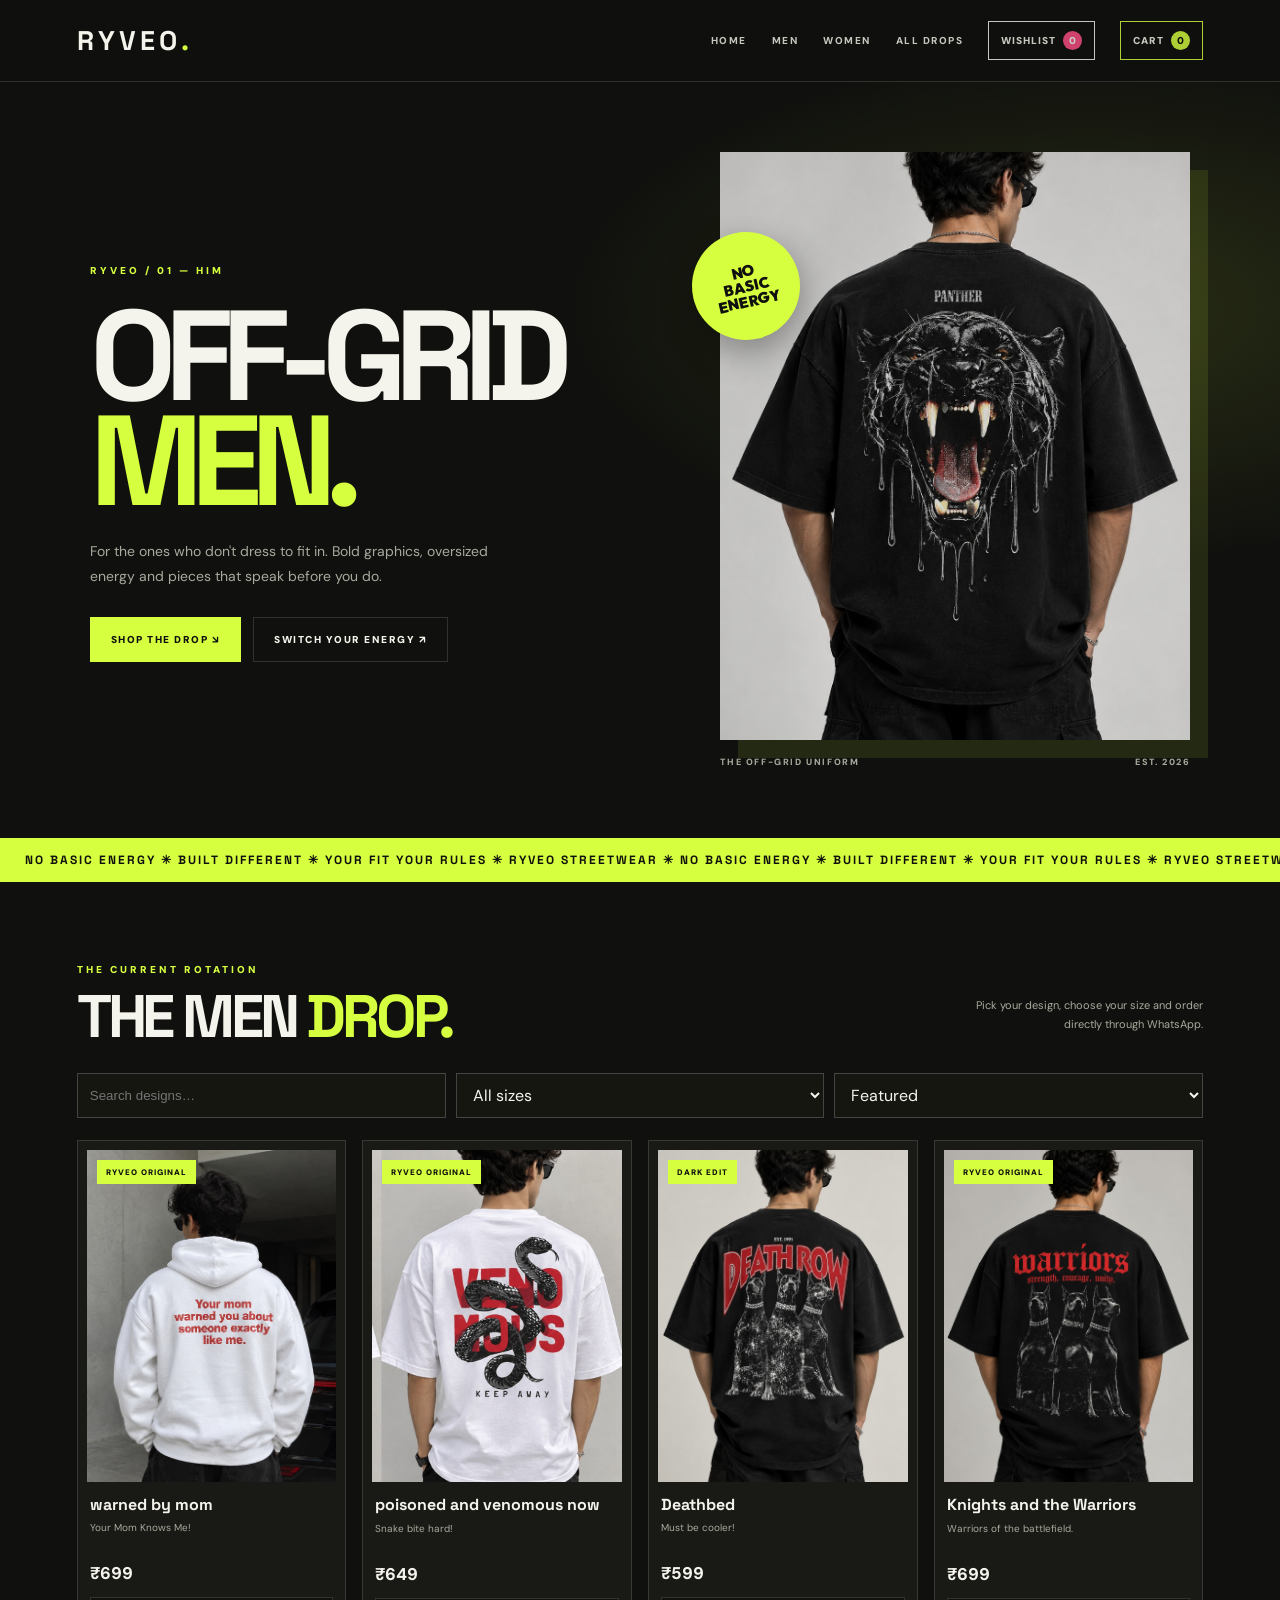
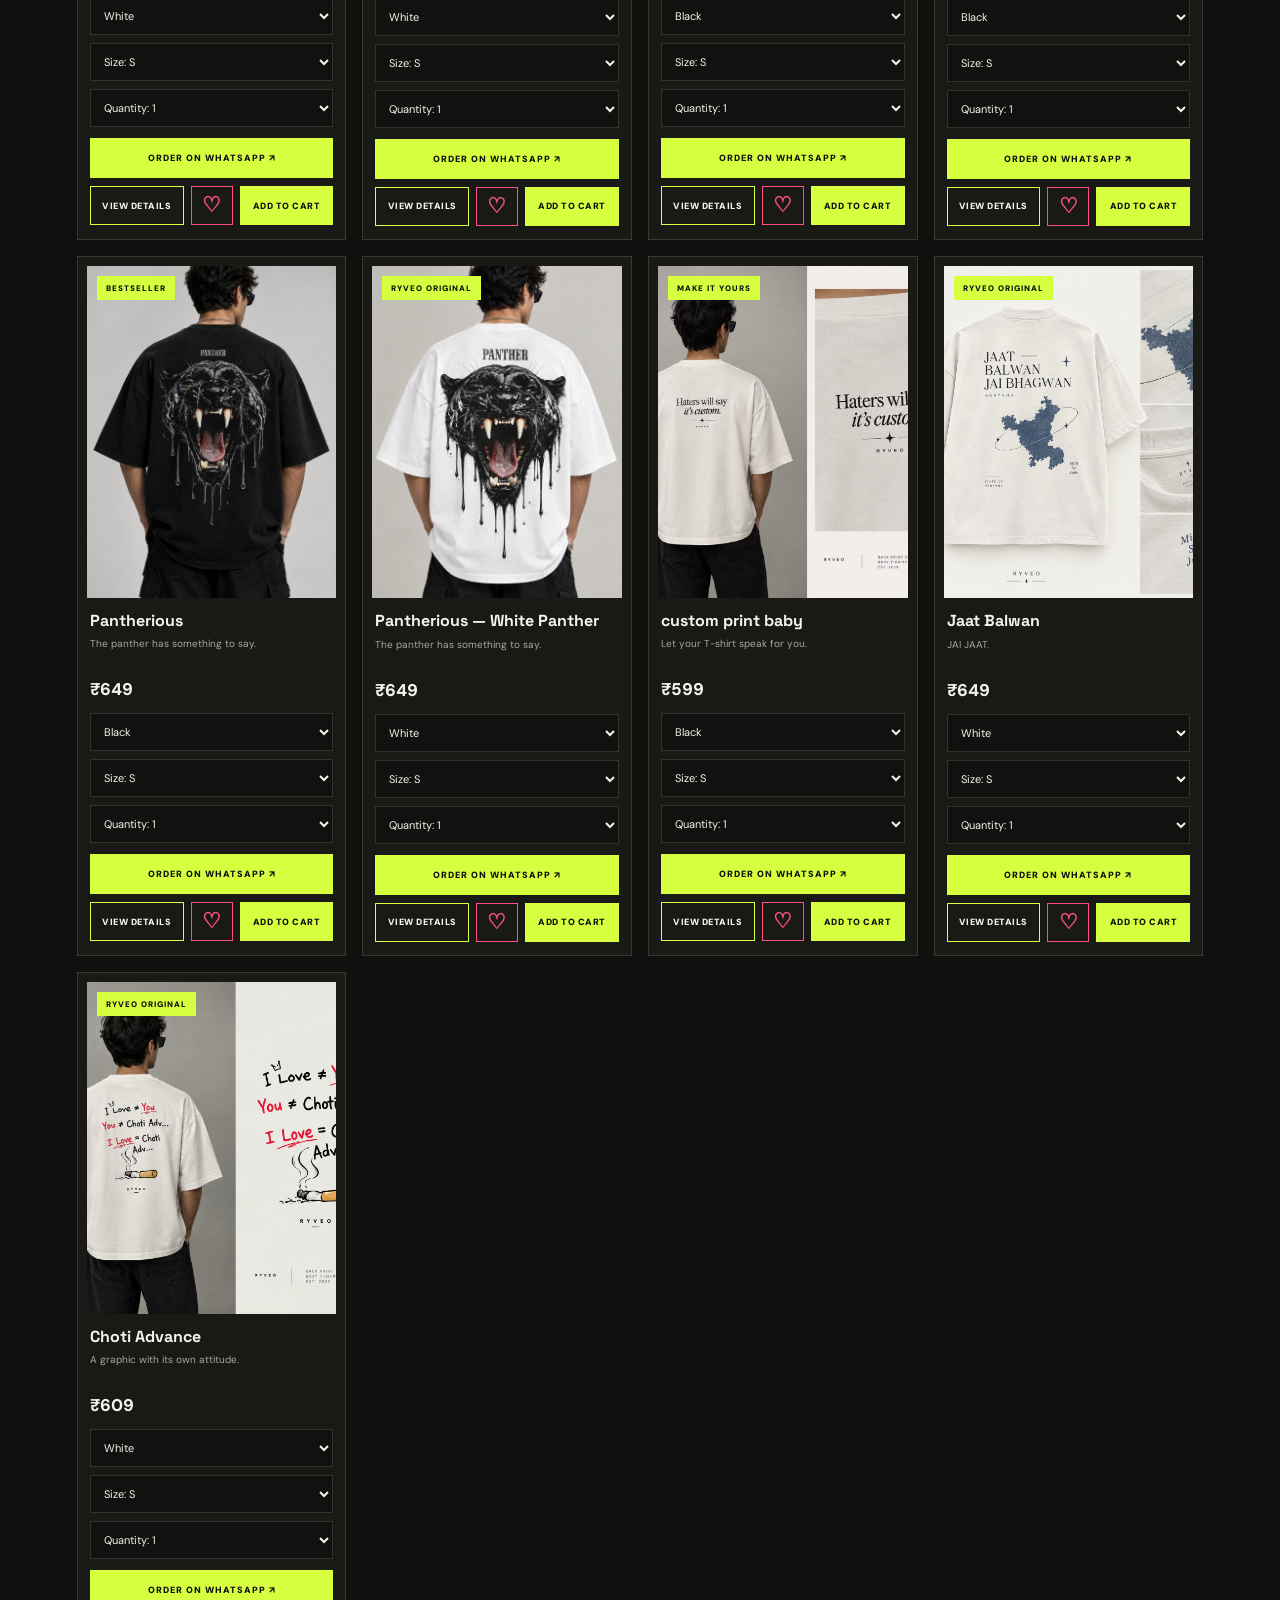
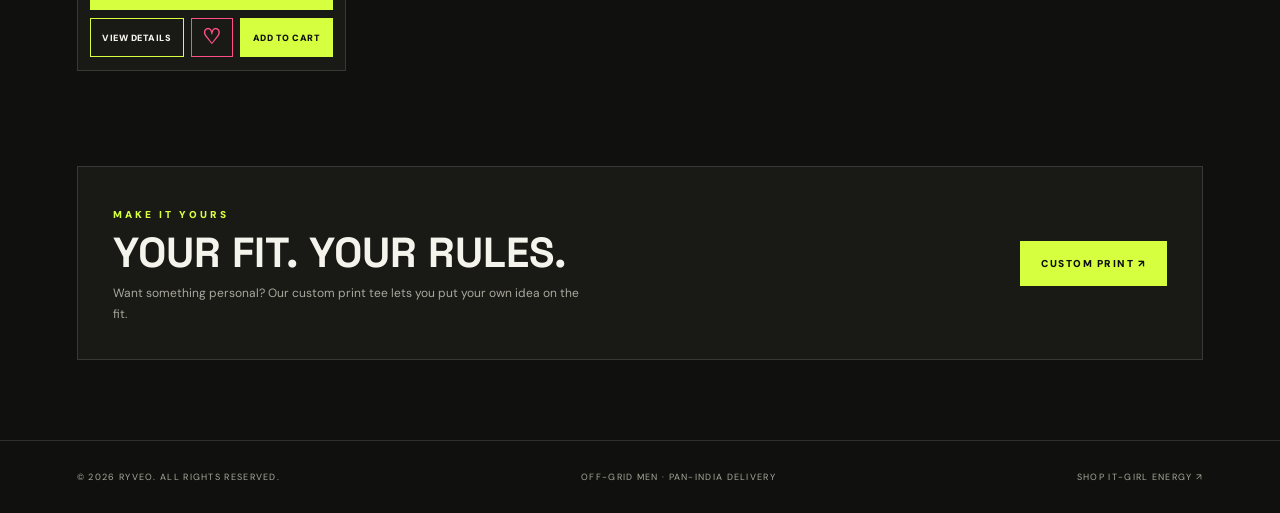
==== boys.html @ 0a40b9d4 "Add RYVEO wishlist and Men/Women naming" ====
<!DOCTYPE html>
<html lang="en"><head><meta charset="UTF-8"><meta name="viewport" content="width=device-width, initial-scale=1.0"><meta name="theme-color" content="#10110e"><title>Off-Grid Men | RYVEO</title><meta name="description" content="Off-Grid Men by RYVEO. Streetwear for the ones who never blend in."><link rel="stylesheet" href="collections.css"><link rel="stylesheet" href="store.css"></head>
<body class="boys-page" data-collection="boys">
<header class="collection-header"><a class="collection-logo" href="index.html">RYVEO<span>.</span></a><nav class="collection-nav"><a href="index.html">HOME</a><a href="boys.html">MEN</a><a href="girls.html">WOMEN</a><a href="index.html#all-drops">ALL DROPS</a></nav></header>
<main><section class="collection-hero"><div class="collection-copy"><span class="collection-kicker">RYVEO / 01 — HIM</span><h1 class="collection-title">OFF-GRID <span>MEN.</span></h1><p class="collection-desc">For the ones who don't dress to fit in. Bold graphics, oversized energy and pieces that speak before you do.</p><div class="collection-actions"><a class="collection-btn" href="#boys-drop">SHOP THE DROP ↘</a><a class="collection-btn ghost" href="girls.html">SWITCH YOUR ENERGY ↗</a></div></div><div class="collection-art"><img src="black%20panther.jpg" alt="RYVEO Off-Grid Men graphic tee"><div class="art-sticker">NO<br>BASIC<br>ENERGY</div><div class="art-caption"><span>THE OFF-GRID UNIFORM</span><span>EST. 2026</span></div></div></section>
<div class="collection-marquee"><span>NO BASIC ENERGY ✳ BUILT DIFFERENT ✳ YOUR FIT YOUR RULES ✳ RYVEO STREETWEAR ✳ NO BASIC ENERGY ✳ BUILT DIFFERENT ✳ YOUR FIT YOUR RULES ✳ RYVEO STREETWEAR ✳</span><span>NO BASIC ENERGY ✳ BUILT DIFFERENT ✳ YOUR FIT YOUR RULES ✳ RYVEO STREETWEAR ✳ NO BASIC ENERGY ✳ BUILT DIFFERENT ✳ YOUR FIT YOUR RULES ✳ RYVEO STREETWEAR ✳</span></div>
<section class="collection-products" id="boys-drop"><div class="products-top"><div><span class="collection-kicker">THE CURRENT ROTATION</span><h2>THE MEN <span style="color:var(--accent)">DROP.</span></h2></div><p>Pick your design, choose your size and order directly through WhatsApp.</p></div><div class="collection-grid" id="collection-grid"></div></section>
<section class="collection-custom"><div><span class="collection-kicker">MAKE IT YOURS</span><h3>YOUR FIT. YOUR RULES.</h3><p>Want something personal? Our custom print tee lets you put your own idea on the fit.</p></div><a class="collection-btn" href="index.html#custom">CUSTOM PRINT ↗</a></section></main>
<footer class="collection-footer"><span>© <span id="year"></span> RYVEO. ALL RIGHTS RESERVED.</span><span>OFF-GRID MEN · PAN-INDIA DELIVERY</span><a href="girls.html">SHOP IT-GIRL ENERGY ↗</a></footer><script src="catalog.js"></script><script src="collections.js"></script><script src="store.js"></script></body></html>
---- collections.css ----
@import url('https://fonts.googleapis.com/css2?family=DM+Sans:wght@400;500;600;700;800;900&family=Space+Grotesk:wght@400;500;600;700&family=Outfit:wght@400;500;600;700;800;900&display=swap');
:root{font-family:'DM Sans',sans-serif;--lime:#d6ff3f;--dark:#10110e;--ink:#f5f4ec}
*{box-sizing:border-box}html{scroll-behavior:smooth}body{margin:0;min-height:100vh}a{color:inherit;text-decoration:none}button,select{font:inherit}
.collection-header{height:82px;padding:0 6%;display:flex;align-items:center;justify-content:space-between;gap:24px;position:sticky;top:0;z-index:20;backdrop-filter:blur(18px);border-bottom:1px solid var(--edge)}
.collection-logo{font:700 27px 'Space Grotesk';letter-spacing:4px}.collection-logo span{color:var(--accent)}
.collection-nav{display:flex;align-items:center;gap:25px;font-size:10px;font-weight:800;letter-spacing:1.5px;text-transform:uppercase}.collection-nav a{opacity:.8;transition:opacity .2s,color .2s}.collection-nav a:hover{opacity:1;color:var(--accent)}
.collection-hero{min-height:610px;display:grid;grid-template-columns:1.05fr .95fr;align-items:center;gap:40px;padding:70px 7%;position:relative;overflow:hidden}
.collection-copy{position:relative;z-index:2}.collection-kicker{font-size:10px;letter-spacing:3px;font-weight:900;color:var(--accent);text-transform:uppercase}
.collection-title{font:700 clamp(65px,10vw,130px)/.82 'Space Grotesk';letter-spacing:-.09em;margin:25px 0}.collection-title span{display:block;color:var(--accent)}
.collection-desc{max-width:430px;font-size:14px;line-height:1.8;color:var(--soft)}
.collection-actions{display:flex;gap:12px;flex-wrap:wrap;margin-top:28px}
.collection-btn{display:inline-flex;align-items:center;justify-content:center;padding:15px 20px;font-size:10px;font-weight:900;letter-spacing:1.5px;text-transform:uppercase;border:1px solid var(--accent);background:var(--accent);color:var(--button-ink);transition:transform .25s,background .25s}.collection-btn:hover{transform:translateY(-3px);background:transparent;color:var(--accent)}
.collection-btn.ghost{background:transparent;color:var(--text);border-color:var(--edge)}
.collection-art{position:relative;max-width:470px;justify-self:end;width:100%}.collection-art img{display:block;width:100%;aspect-ratio:4/5;object-fit:cover;box-shadow:18px 18px 0 var(--art-shadow);transition:transform .8s cubic-bezier(.16,1,.3,1)}.collection-art:hover img{transform:scale(1.025)}
.art-sticker{position:absolute;left:-28px;top:13%;width:108px;height:108px;border-radius:50%;display:grid;place-items:center;text-align:center;font:900 15px/1 'Outfit';transform:rotate(-13deg);box-shadow:0 12px 35px #0005;background:var(--accent);color:var(--button-ink);padding:12px}
.art-caption{display:flex;justify-content:space-between;gap:12px;margin-top:16px;font-size:9px;font-weight:800;letter-spacing:1.6px;color:var(--soft)}
.collection-marquee{overflow:hidden;white-space:nowrap;padding:14px 0;background:var(--accent);color:var(--button-ink);font:800 12px 'Space Grotesk';letter-spacing:2px}
.collection-marquee span{display:inline-block;padding:0 25px;animation:collectionMarquee 28s linear infinite}
@keyframes collectionMarquee{to{transform:translateX(-50%)}}
.collection-products{padding:75px 6% 95px}.products-top{display:flex;justify-content:space-between;align-items:end;gap:20px;margin-bottom:28px}.products-top h2{font:700 clamp(35px,5vw,60px)/.95 'Space Grotesk';letter-spacing:-.07em;margin:10px 0 0}.products-top p{max-width:260px;font-size:11px;line-height:1.7;color:var(--soft);text-align:right}
.collection-grid{display:grid;grid-template-columns:repeat(4,minmax(0,1fr));gap:16px}
.collection-product{min-width:0;background:var(--card);border:1px solid var(--edge);padding:9px;transition:transform .35s,border-color .3s,box-shadow .3s}
.collection-product:hover{transform:translateY(-7px);border-color:var(--accent);box-shadow:0 18px 42px #0002}
.collection-product-image{position:relative;aspect-ratio:3/4;overflow:hidden;background:var(--image-bg)}
.collection-product-image img{width:100%;height:100%;object-fit:cover;display:block;transition:transform .65s cubic-bezier(.16,1,.3,1)}
.collection-product:hover .collection-product-image img{transform:scale(1.055)}
.collection-product-tag{position:absolute;left:10px;top:10px;padding:7px 9px;background:var(--accent);color:var(--button-ink);font-size:8px;font-weight:900;letter-spacing:1px;text-transform:uppercase}
.collection-product-info{padding:13px 3px 4px}.collection-product-info h3{font:700 16px/1.2 'Space Grotesk';margin:0 0 6px}.collection-product-info p{font-size:10px;line-height:1.5;color:var(--soft);min-height:30px;margin:0}
.collection-product-price{font:800 17px 'DM Sans';margin:12px 0 9px}
.collection-product select{width:100%;padding:10px 9px;margin:4px 0;border:1px solid var(--edge);background:var(--select-bg);color:var(--text);font-size:11px;outline:none}
.collection-order{width:100%;padding:13px 8px;margin-top:7px;border:1px solid var(--accent);background:var(--accent);color:var(--button-ink);font-size:9px;font-weight:900;letter-spacing:1px;cursor:pointer;transition:background .2s,color .2s}
.collection-order:hover{background:transparent;color:var(--accent)}
.collection-empty{padding:35px;border:1px dashed var(--edge);color:var(--soft);text-align:center}
.collection-custom{margin:0 6% 80px;padding:35px;border:1px solid var(--edge);background:var(--card);display:flex;align-items:center;justify-content:space-between;gap:25px}
.collection-custom h3{font:700 clamp(26px,4vw,42px)/1 'Space Grotesk';margin:9px 0}.collection-custom p{font-size:12px;color:var(--soft);line-height:1.7;max-width:480px;margin:0}
.collection-footer{padding:30px 6%;border-top:1px solid var(--edge);display:flex;justify-content:space-between;gap:20px;color:var(--soft);font-size:9px;letter-spacing:1.3px}
@media(max-width:950px){.collection-grid{grid-template-columns:repeat(3,minmax(0,1fr))}.collection-hero{gap:25px}.collection-title{font-size:clamp(58px,9vw,100px)}}
@media(max-width:700px){.collection-header{height:auto;min-height:70px;padding:13px 5%;flex-wrap:wrap;gap:12px}.collection-logo{font-size:23px}.collection-nav{order:3;width:100%;overflow-x:auto;white-space:nowrap;gap:19px;padding:3px 0 7px}.collection-hero{grid-template-columns:1fr;gap:35px;padding:55px 6% 45px;min-height:0}.collection-title{font-size:clamp(65px,16vw,96px)}.collection-desc{font-size:13px}.collection-art{width:82%;max-width:380px;justify-self:center;margin-left:14px}.art-sticker{width:84px;height:84px;left:-25px;font-size:12px}.collection-products{padding:55px 4% 70px}.products-top{display:block}.products-top p{text-align:left;margin-top:13px}.collection-grid{grid-template-columns:repeat(2,minmax(0,1fr));gap:10px}.collection-product{padding:7px}.collection-product-info h3{font-size:14px}.collection-product-info p{font-size:9px;min-height:28px}.collection-product-price{font-size:15px}.collection-product select{font-size:10px;padding:9px 6px}.collection-order{font-size:8px;padding:12px 4px}.collection-custom{margin:0 4% 55px;padding:23px;align-items:flex-start;flex-direction:column}.collection-custom .collection-btn{width:100%}.collection-footer{flex-direction:column;line-height:1.7}}
@media(prefers-reduced-motion:reduce){*,*:before,*:after{animation:none!important;scroll-behavior:auto!important;transition:none!important}}

/* PAGE THEMES */
.boys-page{--bg:#10110e;--text:#f5f4ec;--soft:#aaa99d;--edge:rgba(245,244,236,.14);--card:#191a16;--image-bg:#25261f;--select-bg:#11120f;--accent:#d6ff3f;--button-ink:#10110e;--art-shadow:rgba(214,255,63,.1);background:var(--bg);color:var(--text)}
.girls-page{--bg:#fff0f4;--text:#241823;--soft:#756574;--edge:rgba(50,25,45,.16);--card:#fff9fb;--image-bg:#f7dce7;--select-bg:#fff;--accent:#ff4f86;--button-ink:#fff;--art-shadow:rgba(255,79,134,.18);background:var(--bg);color:var(--text)}
.boys-page .collection-header{background:rgba(16,17,14,.84)}
.girls-page .collection-header{background:rgba(255,240,244,.88)}
.boys-page .collection-hero{background:radial-gradient(ellipse at 85% 30%,rgba(214,255,63,.12),transparent 34%),var(--bg)}
.girls-page .collection-hero{background:radial-gradient(ellipse at 85% 22%,rgba(255,79,134,.15),transparent 34%),radial-gradient(ellipse at 5% 85%,rgba(198,177,255,.23),transparent 32%),var(--bg)}
.girls-page .collection-logo{font-family:'Outfit';font-weight:900;letter-spacing:2px}.girls-page .collection-logo span{color:var(--accent)}
.girls-page .collection-kicker{color:#db3f76}
.girls-page .collection-title{font-family:'Outfit';font-weight:900;letter-spacing:-.09em}
.girls-page .collection-title span{color:#ff4f86;text-shadow:3px 3px 0 #ffc7d9}
.girls-page .collection-desc{font-weight:500}
.girls-page .collection-btn{border-radius:999px;box-shadow:4px 4px 0 #241823}
.girls-page .collection-btn:hover{box-shadow:1px 1px 0 #241823}
.girls-page .collection-btn.ghost{color:#241823;border-color:#241823}
.girls-page .collection-art img{border-radius:48% 48% 12px 12px;box-shadow:13px 13px 0 #ffc8d9}
.girls-page .art-sticker{background:#ff4f86;color:white;outline:3px solid white;outline-offset:3px;transform:rotate(9deg)}
.girls-page .art-caption{color:#756574}
.girls-page .girls-note{margin-top:28px;color:#db3f76;font-size:9px;font-weight:900;letter-spacing:1.5px}
.girls-page .girls-doodle{position:absolute;right:-22px;bottom:48px;font:italic 27px 'Outfit';line-height:.85;color:#a78bdc;transform:rotate(-10deg)}
.girls-page .collection-marquee{background:#ff4f86;color:white}
.girls-page .collection-product{border-radius:16px;box-shadow:0 7px 22px rgba(79,35,59,.06)}
.girls-page .collection-product-image{border-radius:10px;overflow:hidden}
.girls-page .collection-product-tag{border-radius:999px;background:#ffe0eb;color:#a42e5c}
.girls-page .collection-product-info h3{font-family:'Outfit';font-weight:800}
.girls-page .collection-product-price{color:#d83b73}
.girls-page .collection-product select{border-radius:8px;color:#241823;border-color:#f1cada}
.girls-page .collection-order{border-radius:999px;background:#241823;border-color:#241823;color:#fff}
.girls-page .collection-order:hover{background:#ff4f86;border-color:#ff4f86;color:white}
.girls-page .collection-custom{border-radius:20px;background:#ffe0eb;border-color:#ffc5d9}
.girls-page .collection-custom .collection-kicker{color:#db3f76}
.girls-page .collection-custom .collection-btn{background:#241823;color:white;border-color:#241823}
.girls-mantra{margin:0 6% 80px;padding:60px 20px;background:#e8dcff;border-radius:22px;text-align:center;color:#30213e;display:flex;flex-direction:column;align-items:center;gap:10px}
.girls-mantra span,.girls-mantra small{font-size:9px;letter-spacing:2px;font-weight:900}.girls-mantra strong{font:900 clamp(45px,9vw,100px)/.9 'Outfit';letter-spacing:-.08em}.girls-mantra i{font-style:normal;color:#ff4f86}.girls-mantra small{color:#7c659d}


/* SMOOTH COLLECTION PAGE TRANSITIONS */
@keyframes ryveoPageEnter{
  from{opacity:0;transform:translateY(14px);filter:blur(5px)}
  to{opacity:1;transform:translateY(0);filter:blur(0)}
}
@keyframes ryveoPageLeave{
  to{opacity:0;transform:translateY(-7px);filter:blur(3px)}
}
body.boys-page,body.girls-page{animation:ryveoPageEnter .7s cubic-bezier(.16,1,.3,1) both}
body.ryveo-page-leaving{animation:ryveoPageLeave .2s ease-in both;pointer-events:none}
@media(prefers-reduced-motion:reduce){
  body.boys-page,body.girls-page,body.ryveo-page-leaving{animation:none!important}
}
---- store.css ----
/* RYVEO 3.0 — shopping layer */
.ryveo-cart-link{display:inline-flex;align-items:center;gap:7px;border:1px solid var(--accent,var(--lime,#d6ff3f));padding:9px 12px;font-weight:900;font-size:10px;letter-spacing:1px;white-space:nowrap}
.ryveo-cart-count{display:inline-grid;place-items:center;min-width:19px;height:19px;padding:0 5px;border-radius:50%;background:var(--accent,var(--lime,#d6ff3f));color:var(--button-ink,#111);font-size:10px}
.ryveo-tools{display:flex;gap:10px;flex-wrap:wrap;margin:0 0 22px}
.ryveo-tools input,.ryveo-tools select{min-height:42px;padding:10px 12px;border:1px solid #444;background:#151610;color:#f5f4ec;min-width:145px;flex:1}
.girls-page .ryveo-tools input,.girls-page .ryveo-tools select{background:#fff;color:#241823;border-color:#f1cada}
.ryveo-card-actions{display:grid;grid-template-columns:1fr 1fr;gap:7px;margin-top:8px}
.ryveo-card-actions a,.ryveo-card-actions button{display:flex;align-items:center;justify-content:center;min-height:39px;padding:9px 6px;border:1px solid var(--accent,var(--lime,#d6ff3f));background:transparent;color:inherit;font-size:9px;font-weight:900;letter-spacing:.5px;cursor:pointer;text-align:center}
.ryveo-card-actions button{background:var(--accent,var(--lime,#d6ff3f));color:var(--button-ink,#111)}
.girls-page .ryveo-card-actions a,.girls-page .ryveo-card-actions button{border-radius:999px}
.ryveo-page{min-height:100vh;background:#10110e;color:#f5f4ec}
.ryveo-shell{width:min(1160px,92%);margin:0 auto;padding:42px 0 80px}
.ryveo-breadcrumb{font-size:10px;letter-spacing:1.5px;color:#aaa99d;margin-bottom:24px;text-transform:uppercase}
.ryveo-product-layout{display:grid;grid-template-columns:minmax(0,1.05fr) minmax(320px,.95fr);gap:clamp(25px,5vw,70px);align-items:start}
.ryveo-product-photo{width:100%;aspect-ratio:4/5;object-fit:contain;background:#1b1c17;border:1px solid #34352b}
.ryveo-product-copy h1{font:700 clamp(34px,5vw,62px)/.95 'Space Grotesk',sans-serif;letter-spacing:-.06em;margin:12px 0}
.ryveo-price{font-size:27px;font-weight:900;color:#d6ff3f;margin:18px 0}
.ryveo-muted{color:#aaa99d;line-height:1.75;font-size:13px}
.ryveo-field{display:grid;gap:8px;margin:16px 0}
.ryveo-field label{font-size:10px;letter-spacing:1.3px;text-transform:uppercase;color:#b9b9ad;font-weight:800}
.ryveo-field select,.ryveo-field input,.ryveo-field textarea{width:100%;padding:13px;background:#151610;border:1px solid #444;color:#f5f4ec;font:inherit}
.ryveo-action{display:flex;flex-wrap:wrap;gap:10px;margin-top:20px}
.ryveo-btn{display:inline-flex;align-items:center;justify-content:center;padding:15px 18px;background:#d6ff3f;color:#10110e;border:1px solid #d6ff3f;font-size:10px;font-weight:900;letter-spacing:1px;text-transform:uppercase;cursor:pointer}
.ryveo-btn.secondary{background:transparent;color:#f5f4ec;border-color:#5a5b4f}
.ryveo-info-grid{display:grid;grid-template-columns:repeat(3,1fr);gap:10px;margin-top:25px}
.ryveo-info-grid div{padding:14px;border:1px solid #34352b;font-size:10px;color:#aaa99d;line-height:1.6}
.ryveo-info-grid b{display:block;color:#f5f4ec;font-size:11px;margin-bottom:5px}
.ryveo-table{width:100%;border-collapse:collapse;margin-top:15px;font-size:12px}
.ryveo-table th,.ryveo-table td{padding:11px;border-bottom:1px solid #34352b;text-align:left}
.ryveo-cart-list{display:grid;gap:12px;margin:24px 0}
.ryveo-cart-row{display:grid;grid-template-columns:92px 1fr auto;gap:15px;align-items:center;padding:12px;border:1px solid #34352b}
.ryveo-cart-row img{width:92px;height:112px;object-fit:cover;background:#20211b}
.ryveo-cart-row h3{font:700 16px 'Space Grotesk';margin:0 0 7px}
.ryveo-cart-row p{font-size:11px;color:#aaa99d;margin:4px 0}
.ryveo-cart-row input{width:62px;padding:8px;background:#151610;color:white;border:1px solid #555}
.ryveo-remove{background:none;border:0;color:#ff8b8b;text-decoration:underline;cursor:pointer;font-size:11px}
.ryveo-summary{margin-left:auto;max-width:420px;border:1px solid #34352b;padding:22px}
.ryveo-summary-line{display:flex;justify-content:space-between;gap:20px;margin:10px 0;font-size:13px}
.ryveo-form-grid{display:grid;grid-template-columns:1fr 1fr;gap:12px}
.ryveo-form-grid .wide{grid-column:1/-1}
.ryveo-note{padding:14px;border:1px solid #6a6537;background:#242316;color:#e7e2b2;font-size:12px;line-height:1.6;margin:16px 0}
.ryveo-upload-preview{display:none;max-width:240px;max-height:260px;object-fit:contain;border:1px solid #555;padding:5px}
@media(max-width:760px){.ryveo-product-layout{grid-template-columns:1fr}.ryveo-product-photo{max-height:560px}.ryveo-info-grid{grid-template-columns:1fr}.ryveo-cart-row{grid-template-columns:72px 1fr}.ryveo-cart-row img{width:72px;height:90px}.ryveo-cart-row .row-end{grid-column:2;display:flex;gap:12px;align-items:center}.ryveo-form-grid{grid-template-columns:1fr}.ryveo-form-grid .wide{grid-column:auto}.ryveo-shell{padding-top:28px}}

.ryveo-summary-title{font:800 18px 'Space Grotesk',sans-serif;letter-spacing:.04em;margin:0 0 18px}
.ryveo-coupon{border-top:1px solid #34352b;border-bottom:1px solid #34352b;padding:16px 0;margin:14px 0}
.ryveo-coupon>label{display:block;font-size:11px;font-weight:900;letter-spacing:.8px;text-transform:uppercase;margin-bottom:9px}
.ryveo-coupon-entry{display:flex;gap:8px}
.ryveo-coupon-entry input{min-width:0;flex:1;padding:12px;background:#151610;border:1px solid #555;color:#f5f4ec;text-transform:uppercase}
.ryveo-coupon-entry button{padding:0 15px;background:#d6ff3f;color:#10110e;border:0;font-size:10px;font-weight:900;letter-spacing:.6px;cursor:pointer}
.ryveo-coupon-hint,.ryveo-coupon-message{font-size:10px;line-height:1.55;color:#aaa99d;margin:9px 0 0}
.ryveo-coupon-message{color:#d6ff3f}.ryveo-coupon-message.is-error{color:#ff9999}
.ryveo-summary-line.ryveo-discount{color:#d6ff3f}
.ryveo-summary-line.ryveo-total{border-top:1px solid #555;padding-top:15px;margin-top:15px;font-size:16px;font-weight:900}

/* Smooth checkout entrance and clear order total */
@keyframes ryveoCheckoutEnter{0%{opacity:0;transform:translate3d(0,22px,0);filter:blur(5px)}100%{opacity:1;transform:translate3d(0,0,0);filter:blur(0)}}
body.ryveo-page{animation:ryveoCheckoutEnter .72s cubic-bezier(.16,1,.3,1) both}
.ryveo-checkout-summary{margin:24px 0 30px;max-width:650px}
.ryveo-checkout-card{border:1px solid #3c3e31;background:linear-gradient(145deg,#1b1d16,#13140f);padding:clamp(18px,3vw,28px);box-shadow:0 18px 55px #0003;animation:ryveoCheckoutEnter .55s cubic-bezier(.16,1,.3,1) both}
.ryveo-checkout-card h2{font:800 17px 'Space Grotesk';letter-spacing:1px;margin:0 0 18px}
.ryveo-checkout-items{display:grid;gap:10px;padding-bottom:16px;border-bottom:1px solid #34352b}
.ryveo-checkout-item,.ryveo-checkout-total-line{display:flex;justify-content:space-between;gap:18px;align-items:center;font-size:12px;line-height:1.5}
.ryveo-checkout-item span{color:#e9e9df}.ryveo-checkout-item small{color:#a7a897}.ryveo-checkout-item b{white-space:nowrap}
.ryveo-checkout-total-line{margin-top:13px;color:#b9b9ad}
.ryveo-checkout-saving{color:#d6ff3f}
.ryveo-checkout-payable{display:flex;justify-content:space-between;align-items:center;gap:15px;border-top:1px solid #6a6c58;margin-top:18px;padding-top:18px}
.ryveo-checkout-payable span{font-size:11px;font-weight:900;letter-spacing:1.4px;color:#d6ff3f}
.ryveo-checkout-payable strong{font:800 clamp(25px,4vw,34px) 'Space Grotesk';color:#d6ff3f}
.ryveo-checkout-card>p{font-size:10px;line-height:1.6;color:#9e9f91;margin:14px 0 0}
.ryveo-checkout-coupon{display:flex;align-items:center;gap:12px;padding:13px;margin:-5px 0 20px;background:rgba(214,255,63,.09);border:1px solid rgba(214,255,63,.45);animation:ryveoCouponBanner .55s cubic-bezier(.16,1,.3,1) both}
.ryveo-checkout-coupon>span{display:grid;place-items:center;width:30px;height:30px;border-radius:50%;background:#d6ff3f;color:#10110e;font-weight:900}
.ryveo-checkout-coupon b,.ryveo-checkout-coupon small{display:block}.ryveo-checkout-coupon b{font-size:11px;letter-spacing:.8px;color:#d6ff3f}.ryveo-checkout-coupon small{font-size:10px;color:#e9e9df;margin-top:4px}
@keyframes ryveoCouponBanner{from{opacity:0;transform:translateY(-10px) scale(.98)}to{opacity:1;transform:none}}
/* Full-screen coupon celebration */
.ryveo-coupon-celebration{position:fixed;inset:0;z-index:10050;display:grid;place-items:center;padding:20px;background:rgba(8,9,7,.86);backdrop-filter:blur(9px);animation:ryveoOverlayIn .3s ease both}
.ryveo-coupon-pop{position:relative;z-index:2;width:min(430px,100%);padding:38px 24px 28px;text-align:center;background:#171912;border:1px solid #d6ff3f;box-shadow:0 0 0 8px rgba(214,255,63,.07),0 24px 90px #000b;animation:ryveoCouponPop .65s cubic-bezier(.16,1,.3,1) both}
.ryveo-coupon-check{width:58px;height:58px;display:grid;place-items:center;margin:0 auto 18px;border-radius:50%;background:#d6ff3f;color:#10110e;font-size:32px;font-weight:900;box-shadow:0 0 35px #d6ff3f55}
.ryveo-coupon-eyebrow{font-size:9px;letter-spacing:3px;color:#d6ff3f;font-weight:900}
.ryveo-coupon-pop h2{font:900 clamp(26px,7vw,38px)/1 'Space Grotesk';letter-spacing:-1.5px;margin:9px 0}
.ryveo-coupon-pop>strong{display:inline-block;margin:9px 0;padding:8px 14px;border:1px dashed #d6ff3f;color:#d6ff3f;letter-spacing:2px}
.ryveo-coupon-pop>p:not(.ryveo-coupon-eyebrow){color:#c7c8bb;font-size:13px}.ryveo-coupon-pop>p b{color:#d6ff3f}
.ryveo-coupon-pop>span{display:block;font-size:10px;letter-spacing:2px;font-weight:900;color:#d6ff3f;margin:18px 0}
.ryveo-coupon-pop button{border:0;background:#d6ff3f;color:#10110e;padding:13px 24px;font-size:10px;font-weight:900;letter-spacing:1px;cursor:pointer}
.ryveo-coupon-celebration{isolation:isolate;overflow:hidden;background:radial-gradient(ellipse at 50% 48%,rgba(214,255,63,.16),transparent 42%),rgba(5,6,4,.91)}
.ryveo-coupon-pop{overflow:visible;border:1px solid rgba(214,255,63,.9);background:linear-gradient(145deg,#24291a 0%,#141610 48%,#202318 100%);box-shadow:0 0 0 1px #d6ff3f33,0 0 55px #d6ff3f24,0 35px 110px #000e}
.ryveo-coupon-pop:before,.ryveo-coupon-pop:after{content:"";position:absolute;inset:-12px;border:1px solid #d6ff3f44;pointer-events:none;animation:ryveoHalo 3s ease-in-out infinite}
.ryveo-coupon-pop:after{inset:-24px;border-color:#fff2;animation-delay:.45s}
.ryveo-coupon-check{position:relative;width:70px;height:70px;font-size:38px;box-shadow:0 0 0 9px #d6ff3f16,0 0 55px #d6ff3f88;animation:ryveoCheckPop .8s cubic-bezier(.16,1,.3,1) .18s both}
.ryveo-coupon-eyebrow{display:inline-block;padding:7px 12px;border:1px solid #d6ff3f55;background:#d6ff3f12}
.ryveo-coupon-pop h2{text-shadow:0 0 25px #d6ff3f33}
.ryveo-coupon-pop>strong{background:#d6ff3f12;box-shadow:0 0 24px #d6ff3f20}
.ryveo-coupon-pop button{box-shadow:0 7px 0 #91b21c,0 12px 28px #d6ff3f30;transition:transform .2s,box-shadow .2s}
.ryveo-coupon-pop button:hover{transform:translateY(-3px);box-shadow:0 10px 0 #91b21c,0 18px 35px #d6ff3f40}
.ryveo-coupon-confetti{position:absolute;inset:0;overflow:hidden;pointer-events:none;z-index:1;mask-image:linear-gradient(to bottom,#000 0%,#000 75%,transparent 100%)}
.ryveo-coupon-confetti i{position:absolute;left:var(--x);top:48%;width:var(--size);height:calc(var(--size)*1.65);border-radius:2px;background:#d6ff3f;opacity:0;animation:ryveoConfettiBurst 2.8s cubic-bezier(.12,.72,.25,1) var(--delay) both;box-shadow:0 0 10px currentColor}
.ryveo-coupon-confetti .particle-1{background:#fff;border-radius:50%}.ryveo-coupon-confetti .particle-2{background:#ff4f86;border-radius:1px 7px 1px 7px}.ryveo-coupon-confetti .particle-3{background:#8cecff;width:calc(var(--size)*.65);height:calc(var(--size)*.65);border-radius:50%}.ryveo-coupon-confetti .particle-4{background:#ffbd59;clip-path:polygon(50% 0,100% 100%,0 100%)}
@keyframes ryveoOverlayIn{from{opacity:0;backdrop-filter:blur(0)}to{opacity:1;backdrop-filter:blur(12px)}}
@keyframes ryveoCouponPop{0%{opacity:0;filter:blur(12px);transform:translateY(70px) scale(.62) rotateX(18deg)}55%{opacity:1;filter:blur(0);transform:translateY(-12px) scale(1.045) rotateX(0)}76%{transform:translateY(4px) scale(.985)}100%{opacity:1;transform:none;filter:none}}
@keyframes ryveoConfettiBurst{0%{opacity:0;transform:translate(0,0) rotate(0) scale(.25)}9%{opacity:1}72%{opacity:1}100%{opacity:0;transform:translate(var(--dx),calc(75vh + var(--dy))) rotate(var(--spin)) scale(1)}}
@keyframes ryveoHalo{0%,100%{transform:scale(.985);opacity:.35}50%{transform:scale(1.015);opacity:.9}}
@keyframes ryveoCheckPop{0%{opacity:0;transform:scale(.2) rotate(-45deg)}65%{opacity:1;transform:scale(1.2) rotate(8deg)}100%{transform:scale(1) rotate(0)}}
.ryveo-coupon-celebration.is-closing{animation:ryveoOverlayOut .3s ease both}.ryveo-coupon-celebration.is-closing .ryveo-coupon-pop{transform:translateY(12px) scale(.96);opacity:0;transition:.25s}
@keyframes ryveoOverlayOut{to{opacity:0}}
@media(prefers-reduced-motion:reduce){body.ryveo-page,.ryveo-checkout-card,.ryveo-checkout-coupon,.ryveo-coupon-celebration,.ryveo-coupon-pop,.ryveo-coupon-confetti i{animation:none!important;transition:none!important}}

/* Smooth cart item removal and coupon state transitions */
.ryveo-cart-row{opacity:1;transform:translate3d(0,0,0);max-height:320px;overflow:hidden;transition:opacity .34s ease,transform .42s cubic-bezier(.22,1,.36,1),max-height .42s ease,margin .42s ease,padding .42s ease,border-width .42s ease}
.ryveo-cart-row.is-removing{opacity:0;transform:translate3d(34px,0,0) scale(.97);max-height:0;margin-top:0!important;margin-bottom:0!important;padding-top:0!important;padding-bottom:0!important;border-bottom-width:0!important;pointer-events:none}
.ryveo-remove{transition:color .2s ease,background .2s ease,opacity .2s ease,transform .2s ease}
.ryveo-remove:hover{transform:translateY(-1px)}
.ryveo-remove:disabled{opacity:.45;cursor:wait}
#ryveo-apply-coupon{min-width:112px;transition:transform .22s cubic-bezier(.16,1,.3,1),background .22s ease,color .22s ease,box-shadow .22s ease}
#ryveo-apply-coupon:hover{transform:translateY(-2px);box-shadow:0 7px 20px #0003}
.ryveo-coupon-message{transition:opacity .25s ease,transform .25s ease}
.ryveo-coupon-celebration{opacity:1;transition:opacity .42s ease,backdrop-filter .42s ease}
.ryveo-coupon-pop{opacity:1;transform:translateY(0) scale(1);transition:opacity .38s ease,transform .48s cubic-bezier(.22,1,.36,1)}
.ryveo-coupon-celebration.is-closing{opacity:0;pointer-events:none;backdrop-filter:blur(0)}
.ryveo-coupon-celebration.is-closing .ryveo-coupon-pop{opacity:0;transform:translateY(18px) scale(.94)}
.ryveo-coupon-celebration.is-closing .ryveo-coupon-confetti{opacity:0;transition:opacity .25s ease}
@media(prefers-reduced-motion:reduce){.ryveo-cart-row,#ryveo-apply-coupon,.ryveo-remove,.ryveo-coupon-message,.ryveo-coupon-celebration,.ryveo-coupon-pop,.ryveo-coupon-confetti{transition:none!important;animation:none!important}}

/* Full-screen item-added celebration */
.ryveo-cart-added .ryveo-coupon-pop>strong{max-width:100%;white-space:normal;line-height:1.5;overflow-wrap:anywhere}
.ryveo-cart-added-actions{display:flex;justify-content:center;gap:10px;flex-wrap:wrap;margin-top:20px}
.ryveo-cart-added-actions button{min-width:132px;transition:transform .22s ease,background .22s ease,box-shadow .22s ease}
.ryveo-cart-added-actions button:hover{transform:translateY(-2px);box-shadow:0 8px 22px #0005}
.ryveo-cart-added-actions .ryveo-cart-continue{background:transparent;color:#d6ff3f;border:1px solid #d6ff3f}
@media(max-width:420px){.ryveo-cart-added .ryveo-coupon-pop{padding:30px 18px 24px}.ryveo-cart-added-actions{flex-direction:column}.ryveo-cart-added-actions button{width:100%}}
@media(prefers-reduced-motion:reduce){.ryveo-cart-added-actions button{transition:none!important}}

/* Distinct, punchier item-added entrance */
.ryveo-cart-added .ryveo-coupon-pop{animation:ryveoAddedPop .82s cubic-bezier(.16,1,.3,1) both}
.ryveo-cart-added .ryveo-coupon-check{animation:ryveoCheckPop .72s cubic-bezier(.16,1,.3,1) .2s both}
.ryveo-cart-added .ryveo-coupon-pop>strong{display:block;width:fit-content;max-width:100%;margin:14px auto;padding:10px 16px;background:#ffffff0b;border:1px solid #ffffff35;color:#fff;letter-spacing:.4px}
.ryveo-cart-added .ryveo-coupon-pop>p:not(.ryveo-coupon-eyebrow){font-size:14px}
@keyframes ryveoAddedPop{0%{opacity:0;filter:blur(14px);transform:translateY(90px) scale(.55) rotate(-5deg)}52%{opacity:1;filter:blur(0);transform:translateY(-14px) scale(1.06) rotate(1deg)}72%{transform:translateY(5px) scale(.98) rotate(0)}100%{opacity:1;transform:none;filter:none}}
@media(prefers-reduced-motion:reduce){.ryveo-coupon-pop:before,.ryveo-coupon-pop:after,.ryveo-coupon-check{animation:none!important}}


/* Dynamic checkout/cart mood: boys, girls, or a split RYVEO blend */
body.ryveo-theme-boys{--bg:#10110e;--text:#f5f4ec;--soft:#a8a99d;--edge:rgba(245,244,236,.16);--card:#191b16;--accent:#d6ff3f;background:var(--bg);color:var(--text)}
body.ryveo-theme-girls{--bg:#fff0f4;--text:#241823;--soft:#756574;--edge:rgba(50,25,45,.16);--card:#fff9fb;--accent:#ff4f86;background:radial-gradient(ellipse at 85% 8%,rgba(255,79,134,.14),transparent 35%),radial-gradient(ellipse at 8% 90%,rgba(198,177,255,.2),transparent 34%),var(--bg);color:var(--text)}
body.ryveo-theme-girls .collection-header{background:rgba(255,240,244,.9);border-color:rgba(50,25,45,.14)}
body.ryveo-theme-girls .collection-logo{font-family:'Outfit';font-weight:900;letter-spacing:2px}
body.ryveo-theme-girls .collection-logo span{color:#ff4f86}
body.ryveo-theme-girls .ryveo-summary,body.ryveo-theme-girls .ryveo-checkout-card,body.ryveo-theme-girls .ryveo-note{background:#fff9fb;border-color:#f4cbd9;color:#241823}
body.ryveo-theme-girls .ryveo-muted,body.ryveo-theme-girls .ryveo-summary-line{color:#756574}
body.ryveo-theme-girls .ryveo-btn,body.ryveo-theme-girls #ryveo-apply-coupon{background:#ff4f86;border-color:#ff4f86;color:#fff}
body.ryveo-theme-girls .ryveo-coupon-entry input,body.ryveo-theme-girls .ryveo-field input,body.ryveo-theme-girls .ryveo-field textarea{background:#fff;border-color:#edc5d4;color:#241823}
body.ryveo-theme-mixed{--bg:#11120f;--text:#f7f5ef;--soft:#b9b7b4;--edge:rgba(255,255,255,.17);--card:#191a17;--accent:#d6ff3f;background:linear-gradient(112deg,#10110e 0%,#10110e 49.8%,#fff0f4 50.2%,#fff0f4 100%);color:#f7f5ef}
body.ryveo-theme-mixed .collection-header{background:linear-gradient(90deg,rgba(16,17,14,.94) 0 50%,rgba(255,240,244,.94) 50% 100%);border-color:#8885}
body.ryveo-theme-mixed .collection-logo span{color:#ff4f86}
body.ryveo-theme-mixed .ryveo-shell{position:relative}
body.ryveo-theme-mixed .ryveo-shell:before{content:"";position:fixed;inset:82px 50% 0 auto;width:1px;background:linear-gradient(transparent,#ff4f86aa,#d6ff3faa,transparent);pointer-events:none}
body.ryveo-theme-mixed .ryveo-summary,body.ryveo-theme-mixed .ryveo-checkout-card{background:linear-gradient(135deg,#191a17 0 50%,#fff9fb 50% 100%);border:1px solid #aaa7;color:#f7f5ef}
body.ryveo-theme-mixed .ryveo-checkout-card{background:linear-gradient(110deg,#191a17 0 50%,#fff9fb 50% 100%)}
body.ryveo-theme-mixed .ryveo-summary-title,body.ryveo-theme-mixed .ryveo-summary-line,body.ryveo-theme-mixed .ryveo-checkout-card h2,body.ryveo-theme-mixed .ryveo-checkout-item,body.ryveo-theme-mixed .ryveo-checkout-total-line{color:inherit}
body.ryveo-theme-mixed .ryveo-checkout-item:nth-child(even),body.ryveo-theme-mixed .ryveo-checkout-total-line{color:#29202a}
body.ryveo-theme-mixed .ryveo-muted{color:#d4d2c9}
body.ryveo-theme-mixed .ryveo-btn{background:linear-gradient(100deg,#d6ff3f 0 50%,#ff4f86 50% 100%);color:#171717;border:0}
body.ryveo-theme-mixed .ryveo-coupon-entry input,body.ryveo-theme-mixed .ryveo-field input,body.ryveo-theme-mixed .ryveo-field textarea{background:#fff;color:#241823;border-color:#ffb8ce}
body.ryveo-theme-mixed .ryveo-field label{color:#f7f5ef}
body.ryveo-theme-mixed .ryveo-summary .ryveo-coupon-hint,body.ryveo-theme-mixed .ryveo-summary .ryveo-coupon-message{color:#e4e1d9}
.ryveo-sad-celebration{position:fixed;inset:0;z-index:11000;display:grid;place-items:center;overflow:hidden;padding:20px;background:rgba(12,10,15,.91);backdrop-filter:blur(10px);animation:ryveoSadOverlay .3s ease both}
.ryveo-sad-rain{position:absolute;inset:0;overflow:hidden;pointer-events:none}
.ryveo-sad-rain span{position:absolute;left:var(--x);top:-12vh;font-size:var(--size);opacity:0;filter:drop-shadow(0 5px 8px #0005);animation:ryveoSadDrop var(--duration) cubic-bezier(.2,.65,.35,1) var(--delay) both}
.ryveo-sad-card{position:relative;z-index:2;width:min(430px,100%);padding:38px 25px 30px;text-align:center;background:linear-gradient(145deg,#29212b,#17151b);border:1px solid #b99ac8;box-shadow:0 0 0 8px #b99ac81a,0 25px 100px #000c;animation:ryveoSadPop .72s cubic-bezier(.16,1,.3,1) both}
.ryveo-sad-face{font-size:64px;line-height:1;filter:drop-shadow(0 0 18px #b99ac855);animation:ryveoSadWobble 1.2s ease-in-out infinite}
.ryveo-sad-card>p{font-size:10px;letter-spacing:4px;color:#c9a9d5;font-weight:900;margin:20px 0 8px}
.ryveo-sad-card h2{font:900 clamp(27px,7vw,39px)/1 'Space Grotesk';letter-spacing:-1.5px;color:#fff;margin:0 0 12px}
.ryveo-sad-card>span{display:block;color:#d4c9d8;font-size:13px;margin-bottom:24px}
.ryveo-sad-card button{border:1px solid #c9a9d5;background:#c9a9d5;color:#211925;padding:13px 18px;font-size:10px;font-weight:900;letter-spacing:1px;cursor:pointer}
@keyframes ryveoSadOverlay{from{opacity:0}to{opacity:1}}
@keyframes ryveoSadPop{0%{opacity:0;transform:translateY(60px) scale(.7) rotate(-3deg)}65%{opacity:1;transform:translateY(-8px) scale(1.03)}100%{opacity:1;transform:none}}
@keyframes ryveoSadDrop{0%{opacity:0;transform:translate3d(0,-8vh,0) rotate(-25deg)}12%{opacity:.95}100%{opacity:.2;transform:translate3d(var(--drift),115vh,0) rotate(360deg)}}
@keyframes ryveoSadWobble{0%,100%{transform:rotate(-5deg) scale(1)}50%{transform:rotate(5deg) scale(1.08)}}
.ryveo-sad-celebration.is-closing{opacity:0;transition:opacity .4s ease}
.ryveo-sad-celebration.is-closing .ryveo-sad-card{transform:translateY(20px) scale(.94);opacity:0;transition:all .3s ease}
@media(max-width:600px){body.ryveo-theme-mixed{background:linear-gradient(155deg,#10110e 0%,#10110e 49.8%,#fff0f4 50.2%,#fff0f4 100%)}}
@media(prefers-reduced-motion:reduce){.ryveo-sad-rain span,.ryveo-sad-face,.ryveo-sad-card,.ryveo-sad-celebration{animation:none!important;transition:none!important}}


/* Wishlist + favourites */
.ryveo-wishlist-link{display:inline-flex;align-items:center;gap:7px;padding:9px 12px;border:1px solid currentColor;font-size:10px;font-weight:900;letter-spacing:1px;white-space:nowrap}
.ryveo-wishlist-count{display:inline-grid;place-items:center;min-width:19px;height:19px;padding:0 5px;border-radius:50%;background:#ff4f86;color:#fff;font-size:10px}
.ryveo-card-actions{grid-template-columns:1fr auto 1fr}
.ryveo-card-actions .ryveo-fav-btn,.ryveo-fav-btn{display:inline-grid;place-items:center;min-width:42px;min-height:39px;padding:7px 10px;border:1px solid #ff4f86;background:transparent;color:#ff4f86;font-size:21px;line-height:1;cursor:pointer}
.ryveo-card-actions .ryveo-fav-btn.is-favourite,.ryveo-fav-btn.is-favourite{background:#ff4f86;color:#fff}
.ryveo-product-fav{font-size:11px!important;min-height:48px!important}
.ryveo-wishlist-grid{display:grid;grid-template-columns:repeat(2,minmax(0,1fr));gap:18px;margin-top:28px}
.ryveo-wishlist-card{display:grid;grid-template-columns:minmax(120px,.8fr) minmax(0,1fr);gap:18px;padding:14px;border:1px solid var(--edge,#444);background:var(--card,#191a16);align-items:center}
.ryveo-wishlist-card img{display:block;width:100%;aspect-ratio:4/5;object-fit:cover;background:#222}
.ryveo-wishlist-info h2{font:700 clamp(17px,2vw,24px)/1.1 'Space Grotesk';margin:9px 0}
.ryveo-wishlist-info>strong{display:block;font-size:18px;margin:10px 0 16px}
.ryveo-wishlist-tag{font-size:9px;letter-spacing:1.3px;color:var(--accent,#d6ff3f);font-weight:900}
.ryveo-wishlist-actions{display:flex;flex-wrap:wrap;gap:8px}
.ryveo-wishlist-actions button{padding:11px 12px;border:1px solid var(--accent,#d6ff3f);background:var(--accent,#d6ff3f);color:#111;font-size:9px;font-weight:900;letter-spacing:.6px;cursor:pointer}
.ryveo-wishlist-actions .ryveo-wish-remove{background:transparent;color:#ff4f86;border-color:#ff4f86}
.ryveo-wishlist-empty{text-align:center;padding:70px 20px;border:1px dashed var(--edge,#555);background:var(--card,#191a16)}
.ryveo-wishlist-empty>span{font-size:68px;color:#ff4f86}.ryveo-wishlist-empty h2{font:800 clamp(25px,5vw,40px) 'Space Grotesk'}.ryveo-wishlist-empty p{color:var(--soft,#aaa);margin:0 auto 22px;max-width:430px;line-height:1.7}
body.ryveo-theme-girls .ryveo-wishlist-card{background:#fff9fb;border-color:#f4cbd9;color:#241823}
body.ryveo-theme-mixed .ryveo-checkout-summary{max-width:900px}
body.ryveo-theme-mixed .ryveo-checkout-card{position:relative;overflow:hidden;min-height:390px;padding-right:40%;background:linear-gradient(105deg,#191a17 0 58%,#fff0f4 58% 100%);border:1px solid #ff9fbe;color:#f7f5ef}
body.ryveo-theme-mixed .ryveo-checkout-card:after{content:"✿\\A THE IT-GIRL EDIT\\A\\A SOFT LOOK.\\A LOUD PRESENCE.\\A ♡";white-space:pre-line;position:absolute;z-index:0;right:2.5%;top:7%;bottom:7%;width:34%;display:flex;flex-direction:column;align-items:center;justify-content:center;text-align:center;padding:16px;background:radial-gradient(circle at 20% 15%,#fff 0 4%,transparent 5%),radial-gradient(circle at 80% 82%,#ffb7ce 0 8%,transparent 9%),linear-gradient(145deg,#fff9fb,#f7d9e5 55%,#e9dfff);border:1px solid #edb4c9;border-radius:22px;color:#6d3450;font:900 clamp(13px,2vw,20px)/1.65 'Space Grotesk';letter-spacing:1px;box-shadow:0 16px 38px #29102122;transform:rotate(1.5deg)}
body.ryveo-theme-mixed .ryveo-checkout-card>*{position:relative;z-index:1;max-width:100%}
body.ryveo-theme-mixed .ryveo-checkout-card h2,body.ryveo-theme-mixed .ryveo-checkout-item,body.ryveo-theme-mixed .ryveo-checkout-total-line{max-width:100%;color:#f7f5ef}
body.ryveo-theme-mixed .ryveo-checkout-payable span,body.ryveo-theme-mixed .ryveo-checkout-payable strong{color:#d6ff3f}
body.ryveo-theme-mixed .ryveo-checkout-card>p{max-width:100%;color:#d8d4d0}
@media(max-width:760px){.ryveo-wishlist-grid{grid-template-columns:1fr}.ryveo-wishlist-card{grid-template-columns:112px minmax(0,1fr);gap:12px;padding:10px}.ryveo-wishlist-actions button{flex:1}.ryveo-card-actions{grid-template-columns:1fr auto 1fr}}
@media(max-width:560px){body.ryveo-theme-mixed .ryveo-checkout-card{padding-right:clamp(16px,4vw,24px);padding-bottom:140px;background:linear-gradient(180deg,#191a17 0 66%,#fff0f4 66% 100%)}body.ryveo-theme-mixed .ryveo-checkout-card:after{top:auto;left:16px;right:16px;bottom:12px;width:auto;height:105px;min-height:105px;flex-direction:row;gap:10px;font-size:11px;line-height:1.4;transform:none}}
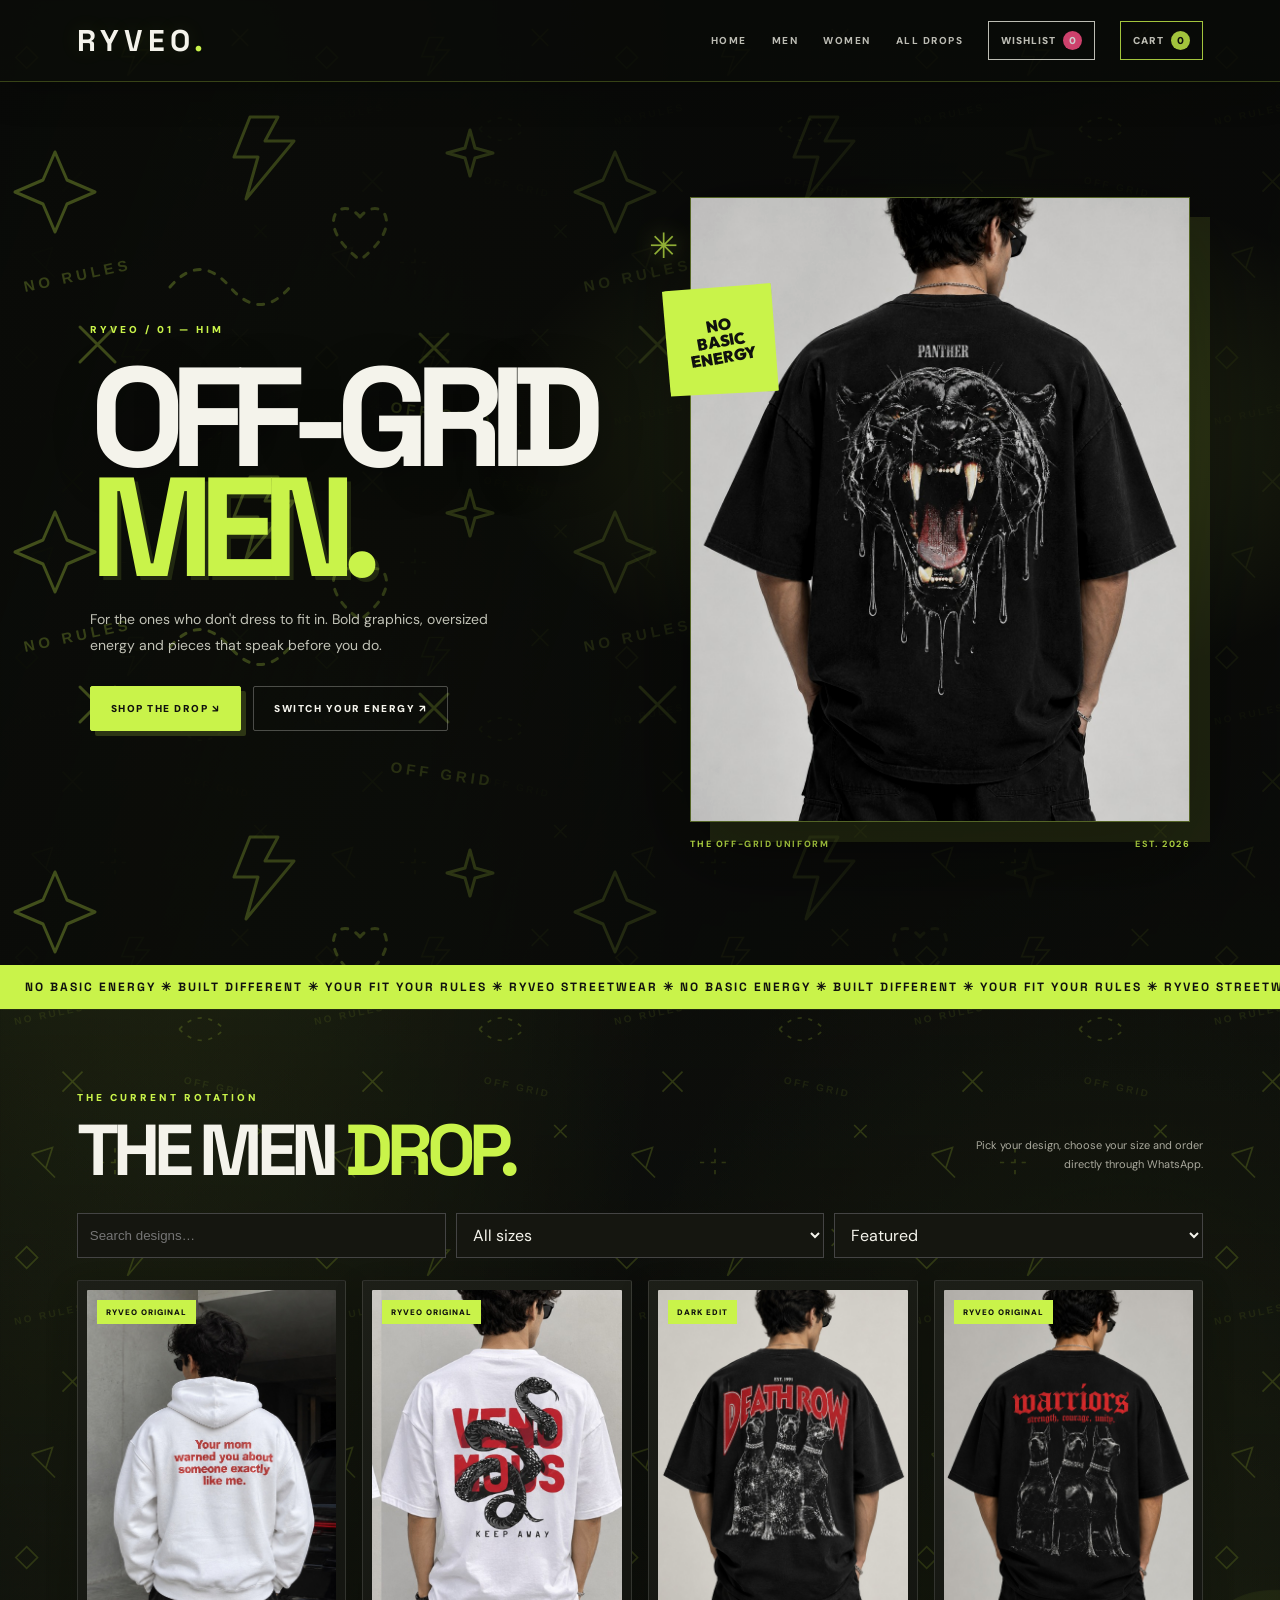
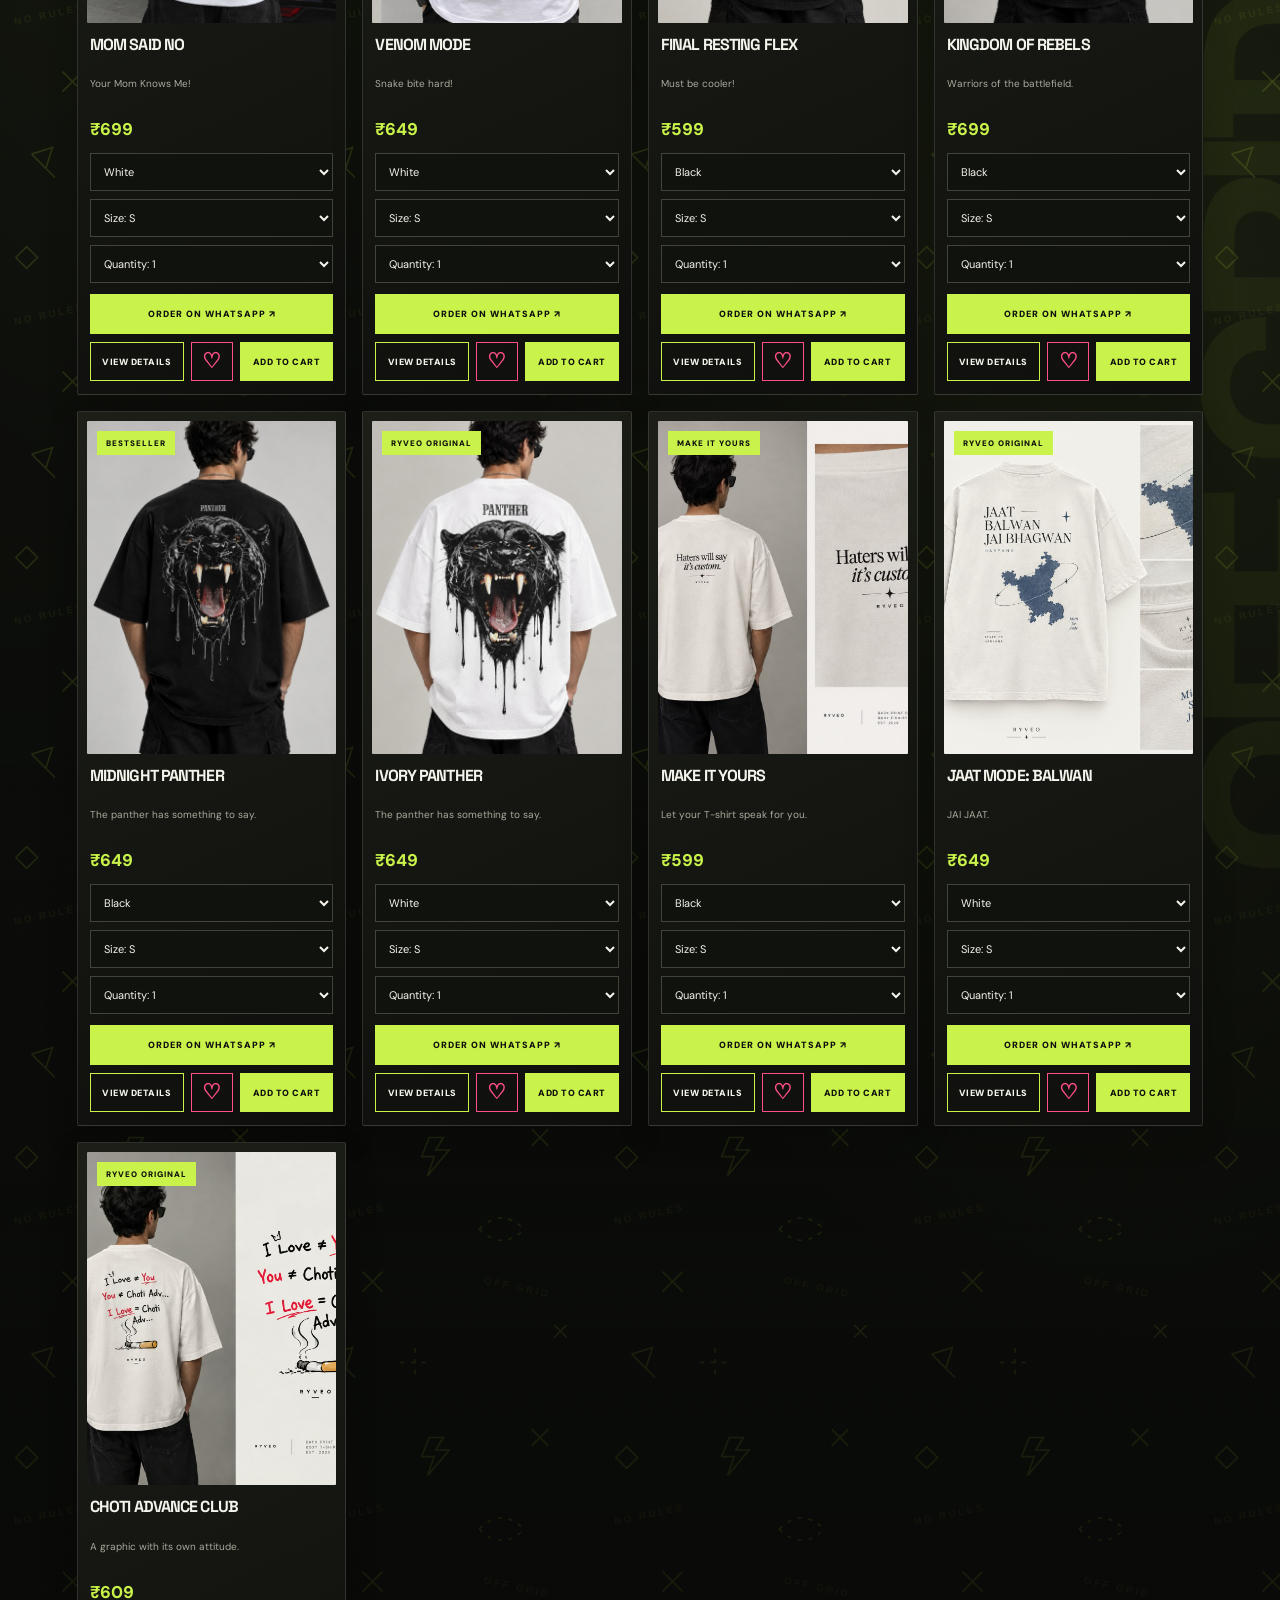
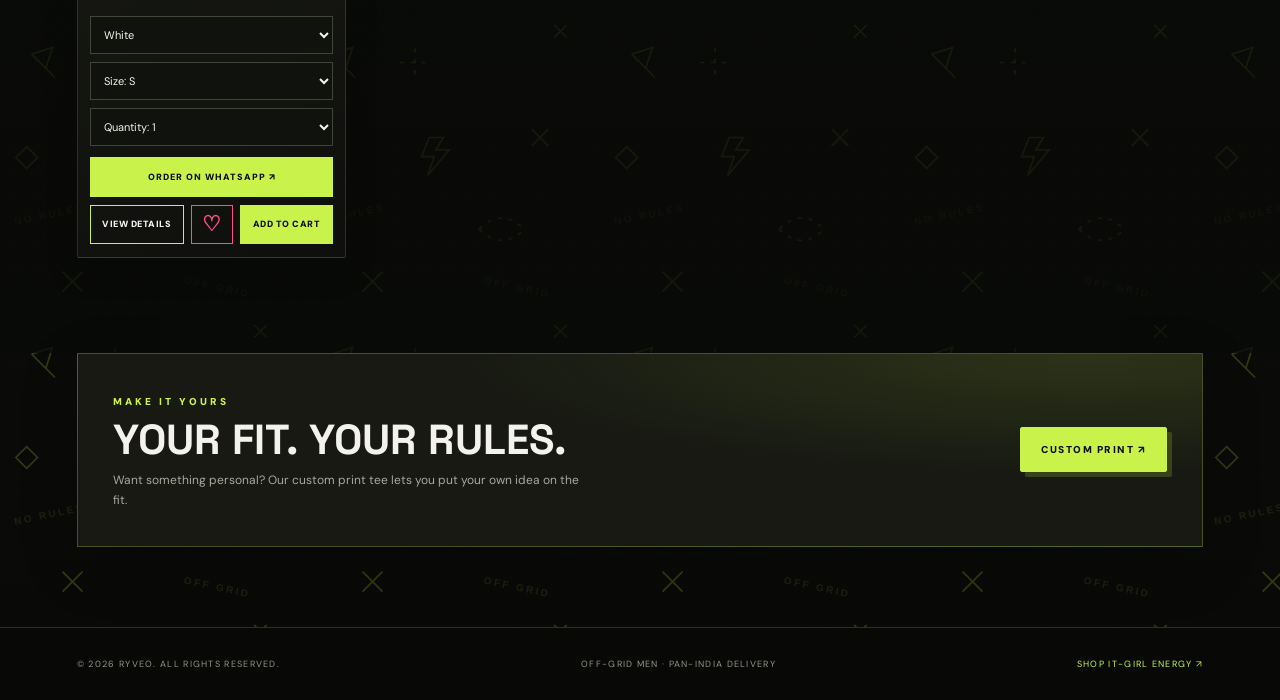
==== commit cf77eb95: "Force refresh Men collection theme stylesheet" ====
--- a/boys.html
+++ b/boys.html
@@ -1,5 +1,5 @@
 <!DOCTYPE html>
-<html lang="en"><head><meta charset="UTF-8"><meta name="viewport" content="width=device-width, initial-scale=1.0"><meta name="theme-color" content="#10110e"><title>Off-Grid Men | RYVEO</title><meta name="description" content="Off-Grid Men by RYVEO. Streetwear for the ones who never blend in."><link rel="stylesheet" href="collections.css"><link rel="stylesheet" href="store.css"></head>
+<html lang="en"><head><meta charset="UTF-8"><meta name="viewport" content="width=device-width, initial-scale=1.0"><meta name="theme-color" content="#10110e"><title>Off-Grid Men | RYVEO</title><meta name="description" content="Off-Grid Men by RYVEO. Streetwear for the ones who never blend in."><link rel="stylesheet" href="collections.css?v=offgrid-20261121"><link rel="stylesheet" href="store.css"></head>
 <body class="boys-page" data-collection="boys">
 <header class="collection-header"><a class="collection-logo" href="index.html">RYVEO<span>.</span></a><nav class="collection-nav"><a href="index.html">HOME</a><a href="boys.html">MEN</a><a href="girls.html">WOMEN</a><a href="index.html#all-drops">ALL DROPS</a></nav></header>
 <main><section class="collection-hero"><div class="collection-copy"><span class="collection-kicker">RYVEO / 01 — HIM</span><h1 class="collection-title">OFF-GRID <span>MEN.</span></h1><p class="collection-desc">For the ones who don't dress to fit in. Bold graphics, oversized energy and pieces that speak before you do.</p><div class="collection-actions"><a class="collection-btn" href="#boys-drop">SHOP THE DROP ↘</a><a class="collection-btn ghost" href="girls.html">SWITCH YOUR ENERGY ↗</a></div></div><div class="collection-art"><img src="black%20panther.jpg" alt="RYVEO Off-Grid Men graphic tee"><div class="art-sticker">NO<br>BASIC<br>ENERGY</div><div class="art-caption"><span>THE OFF-GRID UNIFORM</span><span>EST. 2026</span></div></div></section>
--- a/collections.css
+++ b/collections.css
@@ -43,8 +43,8 @@
 .girls-page{--bg:#fff0f4;--text:#241823;--soft:#756574;--edge:rgba(50,25,45,.16);--card:#fff9fb;--image-bg:#f7dce7;--select-bg:#fff;--accent:#ff4f86;--button-ink:#fff;--art-shadow:rgba(255,79,134,.18);background:var(--bg);color:var(--text)}
 .boys-page .collection-header{background:rgba(16,17,14,.84)}
 .girls-page .collection-header{background:rgba(255,240,244,.88)}
-.boys-page .collection-hero{background:radial-gradient(ellipse at 85% 30%,rgba(214,255,63,.12),transparent 34%),var(--bg)}
-.girls-page .collection-hero{background:radial-gradient(ellipse at 85% 22%,rgba(255,79,134,.15),transparent 34%),radial-gradient(ellipse at 5% 85%,rgba(198,177,255,.23),transparent 32%),var(--bg)}
+.boys-page .collection-hero{background:radial-gradient(ellipse at 85% 30%,rgba(214,255,63,.12),transparent 34%)}
+.girls-page .collection-hero{background:radial-gradient(ellipse at 85% 22%,rgba(255,79,134,.15),transparent 34%),radial-gradient(ellipse at 5% 85%,rgba(198,177,255,.23),transparent 32%)}
 .girls-page .collection-logo{font-family:'Outfit';font-weight:900;letter-spacing:2px}.girls-page .collection-logo span{color:var(--accent)}
 .girls-page .collection-kicker{color:#db3f76}
 .girls-page .collection-title{font-family:'Outfit';font-weight:900;letter-spacing:-.09em}
@@ -87,3 +87,142 @@
 @media(prefers-reduced-motion:reduce){
   body.boys-page,body.girls-page,body.ryveo-page-leaving{animation:none!important}
 }
+
+
+/* Consistent premium product-title typography for Men and Women collections */
+.collection-product-info h3{font-family:"Space Grotesk",sans-serif!important;font-weight:700!important;letter-spacing:-.055em!important;text-transform:uppercase;line-height:1.08!important;text-wrap:balance;min-height:2.16em}
+
+
+/* FULL-PAGE COLLECTION ART — subtle texture behind all content */
+body.boys-page,body.girls-page{position:relative;isolation:isolate}
+body.boys-page:before,body.girls-page:before{
+  content:"";position:fixed;inset:0;z-index:1;pointer-events:none;
+  background-repeat:repeat;background-size:320px 320px;opacity:.42;
+}
+body.boys-page:before{
+  background-image:url("data:image/svg+xml,%3Csvg xmlns='http://www.w3.org/2000/svg' width='360' height='360' viewBox='0 0 360 360'%3E%3Cg fill='none' stroke='%23d6ff3f' stroke-opacity='.34' stroke-width='2'%3E%3Cpath d='M32 56l13 13-13 13-13-13zM278 35l20 20m-20 0l20-20M75 230l24-24m-24 0l24 24M305 270l15 15m-15 0l15-15'/%3E%3Cpath d='M155 45l-9 23h15l-8 23 26-31h-16l9-15zM38 305l25-8-8 25m-17-17l28 28'/%3E%3Cpath d='M215 155c18-18 36-18 54 0m-54 0c18 18 36 18 54 0M120 315h35m-17-17v35' stroke-dasharray='5 8'/%3E%3C/g%3E%3Cg fill='%23d6ff3f' fill-opacity='.16' font-family='Arial,sans-serif' font-size='12' font-weight='bold' letter-spacing='3'%3E%3Ctext x='18' y='150' transform='rotate(-12 18 150)'%3ENO RULES%3C/text%3E%3Ctext x='220' y='220' transform='rotate(12 220 220)'%3EOFF GRID%3C/text%3E%3C/g%3E%3C/svg%3E");
+}
+body.girls-page:before{
+  background-image:url("data:image/svg+xml,%3Csvg xmlns='http://www.w3.org/2000/svg' width='360' height='360' viewBox='0 0 360 360'%3E%3Cg fill='none' stroke='%23e56b9a' stroke-opacity='.38' stroke-width='2.2' stroke-linecap='round' stroke-linejoin='round'%3E%3Cpath d='M48 62c-17-18-34 7 0 29 34-22 17-47 0-29zm0 0v29M278 48l3 10 10 3-10 3-3 10-3-10-10-3 10-3zM90 250l3 9 9 3-9 3-3 9-3-9-9-3 9-3zM285 245c-15-17-31 5 0 25 31-20 15-42 0-25z'/%3E%3Cpath d='M175 120c-10-15-30-4-20 12l20 19 20-19c10-16-10-27-20-12zM35 300q14-18 28 0t28 0M250 320q14-18 28 0t28 0' stroke-dasharray='3 6'/%3E%3C/g%3E%3Cg fill='%23a78bdc' fill-opacity='.25' font-family='Arial,sans-serif' font-size='13' font-style='italic'%3E%3Ctext x='205' y='150' transform='rotate(9 205 150)'%3Exoxo%3C/text%3E%3Ctext x='18' y='190' transform='rotate(-10 18 190)'%3Epretty things%3C/text%3E%3C/g%3E%3C/svg%3E");
+}
+body.boys-page:after,body.girls-page:after{
+  position:fixed;right:-.06em;top:43%;z-index:1;pointer-events:none;
+  font-family:'Space Grotesk',sans-serif;font-size:clamp(100px,20vw,300px);
+  font-weight:700;line-height:.8;letter-spacing:-.1em;white-space:nowrap;
+  opacity:.075;transform:rotate(-90deg) translateX(20%);transform-origin:right center;
+}
+body.boys-page:after{content:"OFF GRID";color:#d6ff3f}
+body.girls-page:after{content:"IT GIRL";color:#d83b73;font-family:'Outfit',sans-serif}
+body.boys-page>main,body.girls-page>main,body.boys-page>.collection-footer,body.girls-page>.collection-footer{position:relative;z-index:2}
+body.boys-page>.collection-header,body.girls-page>.collection-header{position:relative;z-index:20}
+body.boys-page>main,body.girls-page>main{background:transparent}
+body.boys-page>main>*,body.girls-page>main>*{position:relative;z-index:1}
+@media(max-width:700px){
+  body.boys-page:before,body.girls-page:before{background-size:260px 260px;opacity:.34}
+  body.boys-page:after,body.girls-page:after{font-size:120px;opacity:.055;right:-.12em}
+}
+@media(prefers-reduced-motion:reduce){
+  body.boys-page:before,body.girls-page:before,body.boys-page:after,body.girls-page:after{transition:none}
+}
+
+
+/* OFF-GRID MEN — premium graffiti editorial theme */
+.boys-page{
+  --bg:#090a08;--text:#f4f3eb;--soft:#aaa99d;--edge:rgba(214,255,63,.22);
+  --card:rgba(22,24,19,.94);--image-bg:#1a1c16;--select-bg:#10120d;
+  --accent:#c9f34a;--button-ink:#10110e;--art-shadow:rgba(201,243,74,.18);
+  background-color:#090a08;
+  background-image:
+    radial-gradient(ellipse at 12% 12%,rgba(201,243,74,.13),transparent 34%),
+    radial-gradient(ellipse at 88% 48%,rgba(201,243,74,.09),transparent 38%),
+    linear-gradient(180deg,#090a08 0%,#10120e 48%,#090a08 100%);
+}
+.boys-page .collection-header{
+  position:sticky!important;top:0;background:rgba(9,10,8,.9);
+  border-bottom:1px solid rgba(201,243,74,.24);
+  box-shadow:0 10px 35px rgba(0,0,0,.22)
+}
+.boys-page .collection-logo{font-size:30px;letter-spacing:5px;text-shadow:0 0 22px rgba(201,243,74,.12)}
+.boys-page .collection-logo span{color:#c9f34a}
+.boys-page .collection-nav a{color:#e9e9df}
+.boys-page .collection-nav a:hover{color:#c9f34a}
+.boys-page .collection-hero{
+  min-height:690px;padding-top:clamp(75px,9vw,120px);padding-bottom:clamp(75px,9vw,120px);
+  background:
+    radial-gradient(ellipse at 75% 40%,rgba(201,243,74,.14),transparent 35%),
+    linear-gradient(110deg,rgba(9,10,8,.98),rgba(9,10,8,.68));
+}
+.boys-page .collection-hero:before{
+  content:"";position:absolute;inset:0;pointer-events:none;opacity:.3;
+  background-image:url("data:image/svg+xml,%3Csvg xmlns='http://www.w3.org/2000/svg' width='560' height='360' viewBox='0 0 560 360'%3E%3Cg fill='none' stroke='%23c9f34a' stroke-width='3' stroke-linecap='round' stroke-linejoin='round'%3E%3Cpath d='M55 70l12 28 28 12-28 12-12 28-12-28-28-12 28-12zM470 48l5 18 18 5-18 5-5 18-5-18-18-5 18-5zM80 280l35-35m-35 0l35 35M420 280l28-28m-28 0l28 28M250 35l-16 40h24l-12 42 48-58h-29l13-24z'/%3E%3Cpath d='M170 205q30-35 60 0t60 0M360 135c-20-24-48 7 0 43 48-36 20-67 0-43z' stroke-dasharray='6 9'/%3E%3C/g%3E%3Cg fill='%23c9f34a' font-family='Arial' font-size='15' font-weight='bold' letter-spacing='4' opacity='.8'%3E%3Ctext x='25' y='210' transform='rotate(-12 25 210)'%3ENO RULES%3C/text%3E%3Ctext x='390' y='330' transform='rotate(8 390 330)'%3EOFF GRID%3C/text%3E%3C/g%3E%3C/svg%3E");
+  background-size:560px 360px;background-repeat:repeat;
+  mask-image:linear-gradient(90deg,#000,transparent 88%);
+}
+.boys-page .collection-copy{max-width:700px}
+.boys-page .collection-kicker{color:#c9f34a}
+.boys-page .collection-title{
+  font-size:clamp(76px,11vw,150px);line-height:.78;letter-spacing:-.105em;
+  text-shadow:0 10px 40px rgba(0,0,0,.35)
+}
+.boys-page .collection-title span{color:#c9f34a;text-shadow:4px 4px 0 rgba(201,243,74,.12)}
+.boys-page .collection-desc{color:#c2c3b7;max-width:440px}
+.boys-page .collection-btn{border-radius:2px;box-shadow:5px 5px 0 rgba(201,243,74,.18)}
+.boys-page .collection-btn:hover{background:transparent;color:#c9f34a;box-shadow:2px 2px 0 rgba(201,243,74,.18)}
+.boys-page .collection-btn.ghost{border-color:rgba(245,244,236,.28);color:#f5f4ec;box-shadow:none}
+.boys-page .collection-art{max-width:500px}
+.boys-page .collection-art img{
+  border:1px solid rgba(201,243,74,.38);box-shadow:20px 20px 0 rgba(201,243,74,.1),0 28px 80px rgba(0,0,0,.45);
+  filter:contrast(1.04) saturate(.9)
+}
+.boys-page .art-sticker{
+  width:118px;height:118px;border-radius:4px;clip-path:polygon(8% 0,100% 9%,91% 100%,0 89%);
+  background:#c9f34a;color:#10110e;transform:rotate(-10deg);
+  font-size:16px;box-shadow:0 15px 35px #0008
+}
+.boys-page .art-caption{color:#c9f34a}
+.boys-page .collection-marquee{background:#c9f34a;color:#10110e}
+.boys-page .collection-products{
+  background:linear-gradient(180deg,rgba(9,10,8,.12),rgba(9,10,8,.72));
+  border-top:1px solid rgba(201,243,74,.12)
+}
+.boys-page .products-top h2{font-size:clamp(40px,6vw,72px);letter-spacing:-.085em}
+.boys-page .collection-product{
+  position:relative;border:1px solid rgba(245,244,236,.13);
+  background:linear-gradient(155deg,rgba(29,31,24,.98),rgba(15,16,13,.98));
+  border-radius:2px;padding:9px;box-shadow:0 12px 32px rgba(0,0,0,.18)
+}
+.boys-page .collection-product:hover{
+  border-color:rgba(201,243,74,.7);box-shadow:0 18px 45px rgba(0,0,0,.42),0 0 25px rgba(201,243,74,.07)
+}
+.boys-page .collection-product-image{border-radius:1px}
+.boys-page .collection-product-tag{background:#c9f34a;color:#10110e}
+.boys-page .collection-product-info h3{color:#f5f4ec}
+.boys-page .collection-product-info p{color:#aaa99d}
+.boys-page .collection-product-price{color:#c9f34a}
+.boys-page .collection-product select{border-color:#414438;background:#10120d;color:#f5f4ec}
+.boys-page .collection-order{background:#c9f34a;color:#10110e;border-color:#c9f34a}
+.boys-page .collection-order:hover{background:transparent;color:#c9f34a}
+.boys-page .collection-custom{
+  border:1px solid rgba(201,243,74,.26);
+  background:radial-gradient(ellipse at 90% 0,rgba(201,243,74,.12),transparent 45%),#171912;
+  box-shadow:0 18px 55px rgba(0,0,0,.2)
+}
+.boys-page .collection-custom .collection-kicker{color:#c9f34a}
+.boys-page .collection-footer{background:#080907;border-color:rgba(201,243,74,.18);color:#929488}
+.boys-page .collection-footer a{color:#c9f34a}
+.boys-page:after{opacity:.09!important;color:#c9f34a!important}
+.boys-page:before{opacity:.58!important;background-size:300px 300px!important}
+@keyframes offGridDoodleFloat{0%,100%{transform:translate3d(0,0,0) rotate(0)}50%{transform:translate3d(0,-9px,0) rotate(2deg)}}
+.boys-page .art-sticker{animation:offGridDoodleFloat 5s ease-in-out infinite}
+.boys-page .collection-hero:after{
+  content:"✳";position:absolute;right:47%;top:16%;font-size:35px;color:#c9f34a;
+  text-shadow:0 0 22px #c9f34a88;opacity:.7;pointer-events:none;
+  animation:offGridDoodleFloat 6s ease-in-out infinite
+}
+@media(max-width:700px){
+  .boys-page .collection-hero{padding-top:65px;padding-bottom:55px}
+  .boys-page .collection-title{font-size:clamp(70px,18vw,112px)}
+  .boys-page .collection-art img{box-shadow:12px 12px 0 rgba(201,243,74,.12),0 20px 45px #0007}
+  .boys-page .art-sticker{width:88px;height:88px;font-size:12px}
+}
+@media(prefers-reduced-motion:reduce){.boys-page .art-sticker,.boys-page .collection-hero:after{animation:none}}
--- a/store.css
+++ b/store.css
@@ -202,10 +202,55 @@
 body.ryveo-theme-girls .ryveo-wishlist-card{background:#fff9fb;border-color:#f4cbd9;color:#241823}
 body.ryveo-theme-mixed .ryveo-checkout-summary{max-width:900px}
 body.ryveo-theme-mixed .ryveo-checkout-card{position:relative;overflow:hidden;min-height:390px;padding-right:40%;background:linear-gradient(105deg,#191a17 0 58%,#fff0f4 58% 100%);border:1px solid #ff9fbe;color:#f7f5ef}
-body.ryveo-theme-mixed .ryveo-checkout-card:after{content:"✿\\A THE IT-GIRL EDIT\\A\\A SOFT LOOK.\\A LOUD PRESENCE.\\A ♡";white-space:pre-line;position:absolute;z-index:0;right:2.5%;top:7%;bottom:7%;width:34%;display:flex;flex-direction:column;align-items:center;justify-content:center;text-align:center;padding:16px;background:radial-gradient(circle at 20% 15%,#fff 0 4%,transparent 5%),radial-gradient(circle at 80% 82%,#ffb7ce 0 8%,transparent 9%),linear-gradient(145deg,#fff9fb,#f7d9e5 55%,#e9dfff);border:1px solid #edb4c9;border-radius:22px;color:#6d3450;font:900 clamp(13px,2vw,20px)/1.65 'Space Grotesk';letter-spacing:1px;box-shadow:0 16px 38px #29102122;transform:rotate(1.5deg)}
+body.ryveo-theme-mixed .ryveo-checkout-card:after{content:"✿\A THE IT-GIRL EDIT\A\A SOFT LOOK.\A LOUD PRESENCE.\A ♡";white-space:pre-line;position:absolute;z-index:0;right:2.5%;top:7%;bottom:7%;width:34%;display:flex;flex-direction:column;align-items:center;justify-content:center;text-align:center;padding:16px;background:radial-gradient(circle at 20% 15%,#fff 0 4%,transparent 5%),radial-gradient(circle at 80% 82%,#ffb7ce 0 8%,transparent 9%),linear-gradient(145deg,#fff9fb,#f7d9e5 55%,#e9dfff);border:1px solid #edb4c9;border-radius:22px;color:#6d3450;font:900 clamp(13px,2vw,20px)/1.65 'Space Grotesk';letter-spacing:1px;box-shadow:0 16px 38px #29102122;transform:rotate(1.5deg)}
 body.ryveo-theme-mixed .ryveo-checkout-card>*{position:relative;z-index:1;max-width:100%}
 body.ryveo-theme-mixed .ryveo-checkout-card h2,body.ryveo-theme-mixed .ryveo-checkout-item,body.ryveo-theme-mixed .ryveo-checkout-total-line{max-width:100%;color:#f7f5ef}
 body.ryveo-theme-mixed .ryveo-checkout-payable span,body.ryveo-theme-mixed .ryveo-checkout-payable strong{color:#d6ff3f}
 body.ryveo-theme-mixed .ryveo-checkout-card>p{max-width:100%;color:#d8d4d0}
 @media(max-width:760px){.ryveo-wishlist-grid{grid-template-columns:1fr}.ryveo-wishlist-card{grid-template-columns:112px minmax(0,1fr);gap:12px;padding:10px}.ryveo-wishlist-actions button{flex:1}.ryveo-card-actions{grid-template-columns:1fr auto 1fr}}
 @media(max-width:560px){body.ryveo-theme-mixed .ryveo-checkout-card{padding-right:clamp(16px,4vw,24px);padding-bottom:140px;background:linear-gradient(180deg,#191a17 0 66%,#fff0f4 66% 100%)}body.ryveo-theme-mixed .ryveo-checkout-card:after{top:auto;left:16px;right:16px;bottom:12px;width:auto;height:105px;min-height:105px;flex-direction:row;gap:10px;font-size:11px;line-height:1.4;transform:none}}
+
+
+/* One consistent RYVEO cart look for every combination of items */
+body.ryveo-cart-unified{--bg:#10110e;--text:#f5f4ec;--soft:#a8a99d;--edge:rgba(245,244,236,.16);--card:#191b16;--accent:#d6ff3f;background:#10110e!important;color:#f5f4ec!important}
+body.ryveo-cart-unified .collection-header{background:rgba(16,17,14,.96)!important;border-color:rgba(245,244,236,.16)!important}
+body.ryveo-cart-unified .collection-logo span{color:#d6ff3f!important}
+body.ryveo-cart-unified .ryveo-shell{background:transparent!important}
+body.ryveo-cart-unified .ryveo-summary,body.ryveo-cart-unified .ryveo-note,body.ryveo-cart-unified .ryveo-cart-item{background:#191b16!important;border:1px solid rgba(245,244,236,.16)!important;color:#f5f4ec!important}
+body.ryveo-cart-unified .ryveo-summary-title,body.ryveo-cart-unified .ryveo-summary-line,body.ryveo-cart-unified .ryveo-muted{color:#c4c3b8!important}
+body.ryveo-cart-unified .ryveo-btn,body.ryveo-cart-unified #ryveo-apply-coupon{background:#d6ff3f!important;border-color:#d6ff3f!important;color:#10110e!important}
+body.ryveo-cart-unified .ryveo-coupon-entry input,body.ryveo-cart-unified .ryveo-field input,body.ryveo-cart-unified .ryveo-field textarea{background:#11120f!important;border-color:#45473a!important;color:#f5f4ec!important}
+body.ryveo-cart-unified .ryveo-cart-item img{border:1px solid rgba(245,244,236,.12)}
+
+
+/* Product naming: sharp editorial typography across cards and detail views */
+.product .product-info h3,.product-modal .modal-info h2,.ryveo-product-copy h1,.ryveo-cart-row h3,.ryveo-wishlist-info h2{font-family:"Space Grotesk",sans-serif;font-weight:700;letter-spacing:-.055em;text-wrap:balance}
+.product .product-info h3{font-size:clamp(14px,1.25vw,18px);line-height:1.08;min-height:2.16em;text-transform:uppercase}
+.product-modal .modal-info h2,.ryveo-product-copy h1{line-height:.98;}
+
+
+/* RYVEO checkout: one calm, premium editorial look for every cart combination */
+body.ryveo-checkout-unified{--bg:#f3f1e9;--text:#171813;--soft:#68695f;--edge:#deddd3;--card:#fffefa;--accent:#b5d52e;background:#f3f1e9!important;color:#171813!important;}
+body.ryveo-checkout-unified .collection-header{background:rgba(243,241,233,.96)!important;border-color:#deddd3!important;color:#171813!important;backdrop-filter:blur(16px)}
+body.ryveo-checkout-unified .collection-logo{color:#171813!important}body.ryveo-checkout-unified .collection-logo span{color:#78920e!important}body.ryveo-checkout-unified .collection-nav a{color:#45463e!important}body.ryveo-checkout-unified .collection-nav a:hover{color:#78920e!important}
+body.ryveo-checkout-unified .ryveo-shell{max-width:1080px;padding-top:54px;padding-bottom:90px}
+body.ryveo-checkout-unified .ryveo-breadcrumb{color:#77786d!important;letter-spacing:1.8px}
+body.ryveo-checkout-unified .ryveo-shell>h1{color:#171813!important;font-family:"Space Grotesk",sans-serif!important;font-weight:700!important;letter-spacing:-.075em!important}
+body.ryveo-checkout-unified .ryveo-muted{color:#68695f!important}
+body.ryveo-checkout-unified .ryveo-note{background:#e9e8df!important;border:1px solid #deddd3!important;color:#515249!important;border-radius:3px;padding:15px 18px}
+body.ryveo-checkout-unified #ryveo-checkout-form{margin-top:26px;padding:clamp(18px,3vw,32px);background:#fffefa;border:1px solid #deddd3;box-shadow:0 18px 50px rgba(30,31,22,.06)}
+body.ryveo-checkout-unified .ryveo-field{margin:0 0 16px;gap:7px}body.ryveo-checkout-unified .ryveo-field label{color:#55564d!important;font-size:10px;letter-spacing:1.2px}
+body.ryveo-checkout-unified .ryveo-field input,body.ryveo-checkout-unified .ryveo-field textarea{background:#f8f7f1!important;border:1px solid #d9d8ce!important;color:#171813!important;border-radius:2px;padding:14px;font-size:13px;transition:border-color .2s,box-shadow .2s}
+body.ryveo-checkout-unified .ryveo-field input:focus,body.ryveo-checkout-unified .ryveo-field textarea:focus{outline:none;border-color:#879f22!important;box-shadow:0 0 0 3px rgba(135,159,34,.12)}
+body.ryveo-checkout-unified .ryveo-checkout-summary{max-width:none;margin:26px 0 0}
+body.ryveo-checkout-unified .ryveo-checkout-card{background:#1b1d17!important;border:1px solid #303228!important;color:#f5f4ec!important;padding:clamp(22px,3vw,34px);box-shadow:0 18px 50px rgba(30,31,22,.12);animation:ryveoCheckoutEnter .55s cubic-bezier(.16,1,.3,1) both}
+body.ryveo-checkout-unified .ryveo-checkout-card h2{color:#f5f4ec!important;font-size:15px;letter-spacing:1.8px}
+body.ryveo-checkout-unified .ryveo-checkout-item span{color:#e8e8de!important}body.ryveo-checkout-unified .ryveo-checkout-item small{color:#aaa99c!important}body.ryveo-checkout-unified .ryveo-checkout-total-line{color:#bdbdb1!important}
+body.ryveo-checkout-unified .ryveo-checkout-saving,body.ryveo-checkout-unified .ryveo-checkout-payable span,body.ryveo-checkout-unified .ryveo-checkout-payable strong{color:#d6ff3f!important}
+body.ryveo-checkout-unified .ryveo-checkout-card>p{color:#b6b6aa!important}
+body.ryveo-checkout-unified .ryveo-checkout-coupon{background:rgba(214,255,63,.08)!important;border-color:rgba(214,255,63,.32)!important}body.ryveo-checkout-unified .ryveo-checkout-coupon b{color:#d6ff3f!important}
+body.ryveo-checkout-unified #ryveo-checkout-form .ryveo-note{background:#f0efe7!important;color:#55564d!important;border-color:#e1e0d6!important}
+body.ryveo-checkout-unified #ryveo-checkout-form>.ryveo-btn{width:100%;min-height:54px;background:#d6ff3f!important;border:0!important;color:#171813!important;font-size:11px;letter-spacing:1.5px;transition:transform .2s,background .2s}
+body.ryveo-checkout-unified #ryveo-checkout-form>.ryveo-btn:hover{background:#c8ed35!important;transform:translateY(-2px)}
+body.ryveo-checkout-unified .collection-footer{border-color:#deddd3!important;color:#77786d!important}
+@media(max-width:600px){body.ryveo-checkout-unified .ryveo-shell{padding-top:32px}body.ryveo-checkout-unified #ryveo-checkout-form{padding:18px}body.ryveo-checkout-unified .ryveo-checkout-card{padding:20px}}
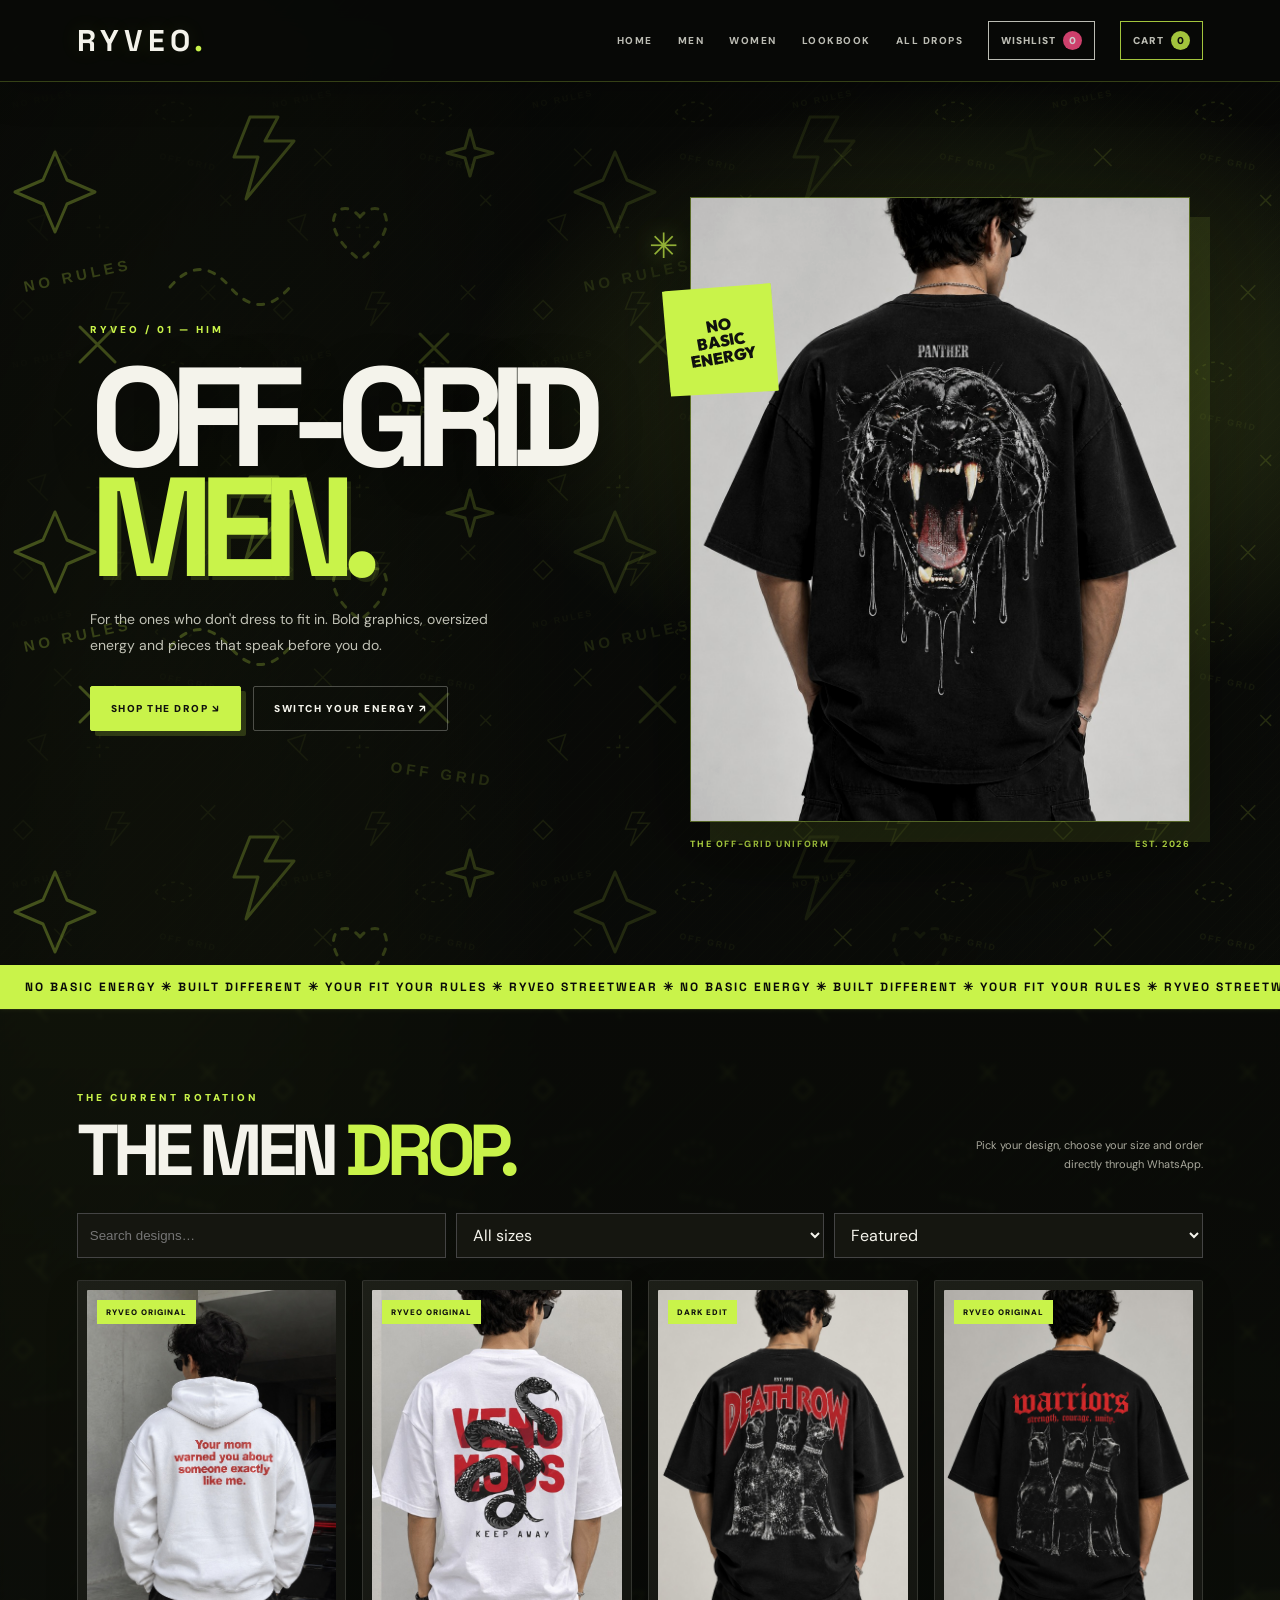
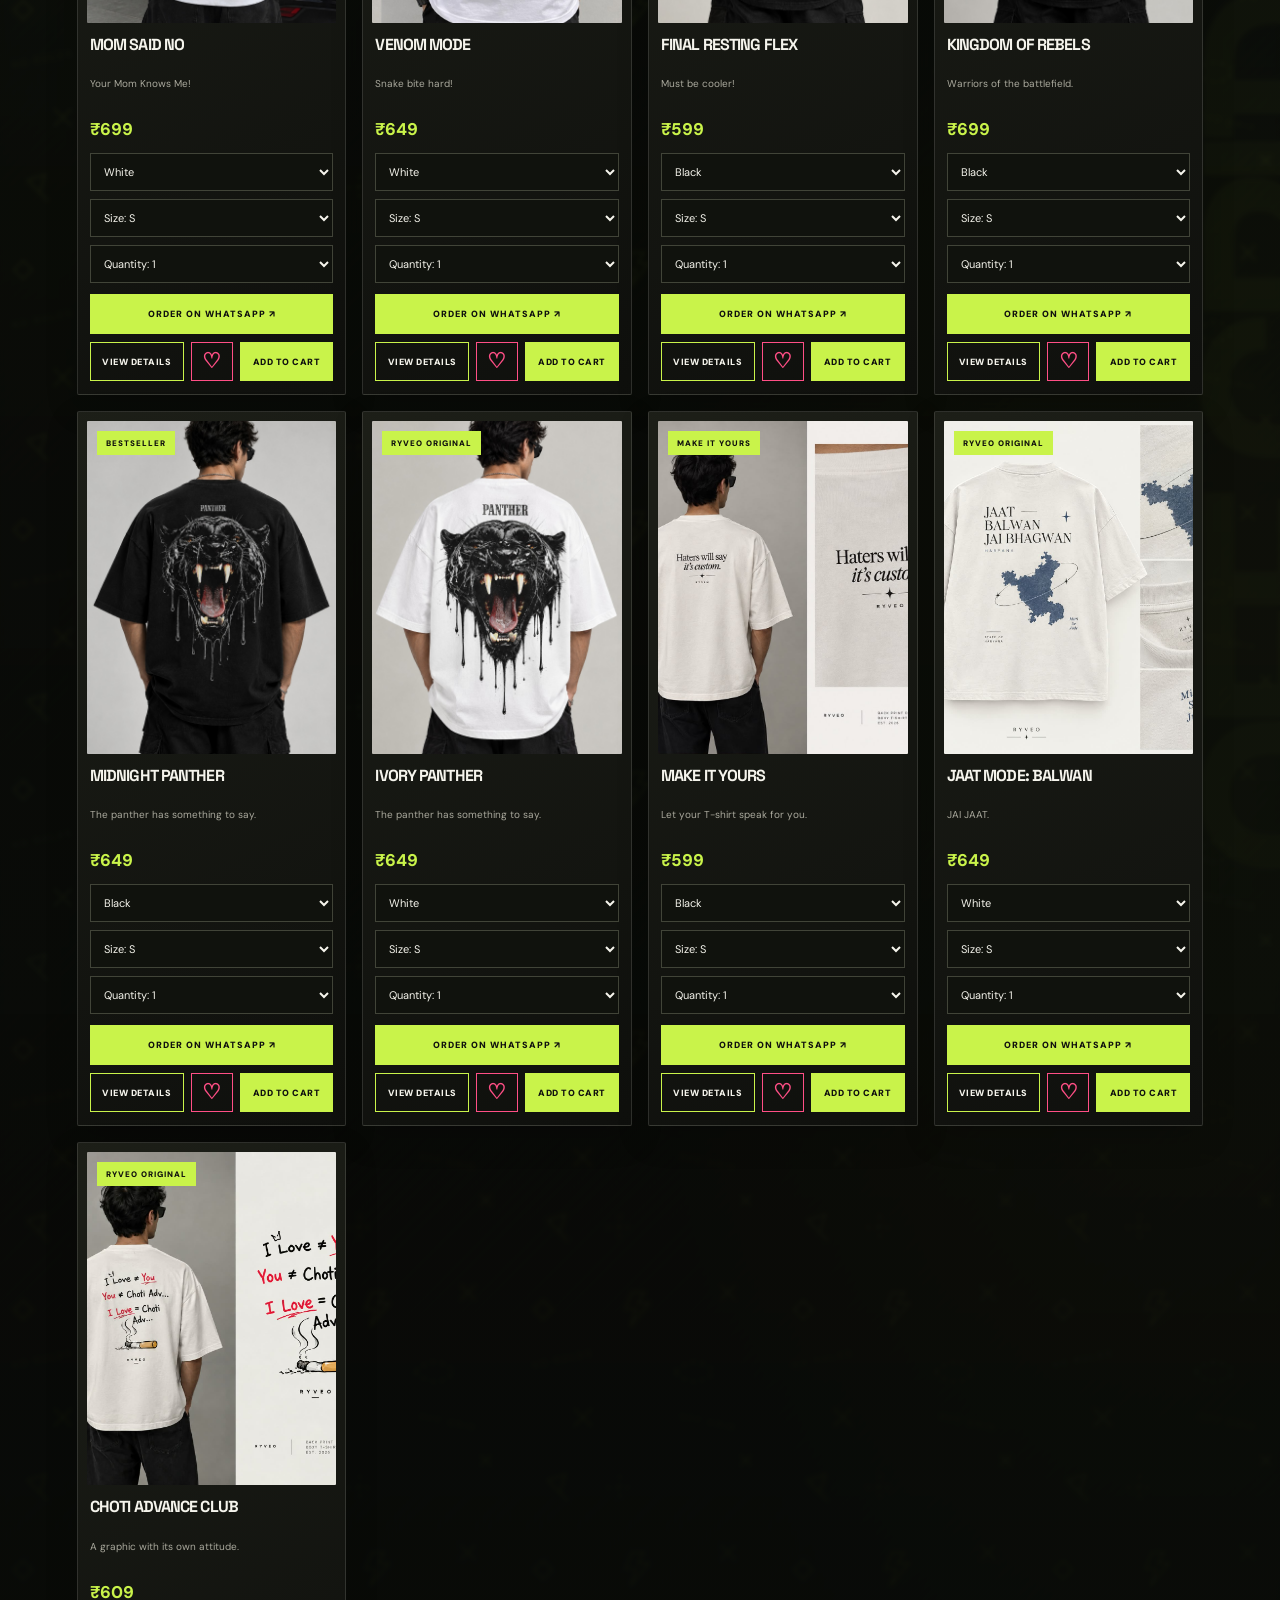
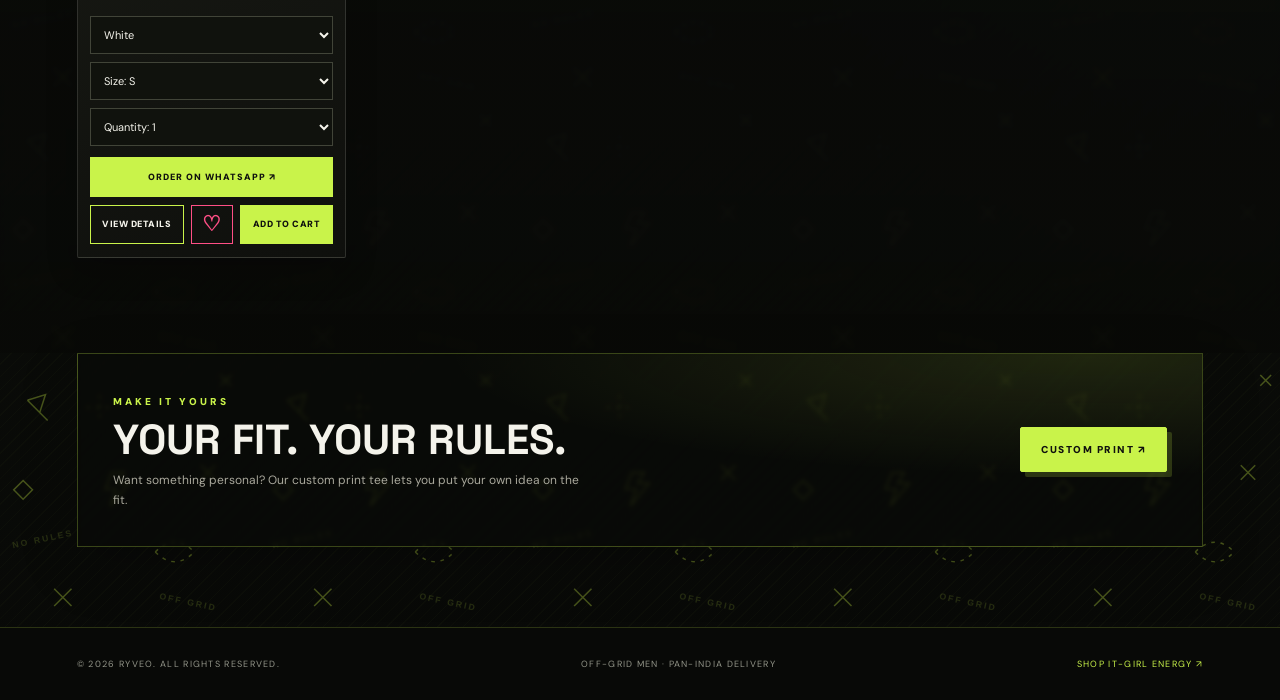
==== commit 0af29c78: "Add hybrid design assets and Lookbook navigation" ====
--- a/boys.html
+++ b/boys.html
@@ -1,9 +1,9 @@
 <!DOCTYPE html>
-<html lang="en"><head><meta charset="UTF-8"><meta name="viewport" content="width=device-width, initial-scale=1.0"><meta name="theme-color" content="#10110e"><title>Off-Grid Men | RYVEO</title><meta name="description" content="Off-Grid Men by RYVEO. Streetwear for the ones who never blend in."><link rel="stylesheet" href="collections.css?v=offgrid-20261121"><link rel="stylesheet" href="store.css"></head>
+<html lang="en"><head><meta charset="UTF-8"><meta name="viewport" content="width=device-width, initial-scale=1.0"><meta name="theme-color" content="#10110e"><title>Off-Grid Men | RYVEO</title><meta name="description" content="Off-Grid Men by RYVEO. Streetwear for the ones who never blend in."><link rel="stylesheet" href="collections.css?v=offgrid-20261121"><link rel="stylesheet" href="store.css"><link rel="stylesheet" href="ryveo-upgrade.css?v=hybrid-2026"></head>
 <body class="boys-page" data-collection="boys">
-<header class="collection-header"><a class="collection-logo" href="index.html">RYVEO<span>.</span></a><nav class="collection-nav"><a href="index.html">HOME</a><a href="boys.html">MEN</a><a href="girls.html">WOMEN</a><a href="index.html#all-drops">ALL DROPS</a></nav></header>
+<header class="collection-header"><a class="collection-logo" href="index.html">RYVEO<span>.</span></a><nav class="collection-nav"><a href="index.html">HOME</a><a href="boys.html">MEN</a><a href="girls.html">WOMEN</a><a href="lookbook.html">LOOKBOOK</a><a href="index.html#all-drops">ALL DROPS</a></nav></header>
 <main><section class="collection-hero"><div class="collection-copy"><span class="collection-kicker">RYVEO / 01 — HIM</span><h1 class="collection-title">OFF-GRID <span>MEN.</span></h1><p class="collection-desc">For the ones who don't dress to fit in. Bold graphics, oversized energy and pieces that speak before you do.</p><div class="collection-actions"><a class="collection-btn" href="#boys-drop">SHOP THE DROP ↘</a><a class="collection-btn ghost" href="girls.html">SWITCH YOUR ENERGY ↗</a></div></div><div class="collection-art"><img src="black%20panther.jpg" alt="RYVEO Off-Grid Men graphic tee"><div class="art-sticker">NO<br>BASIC<br>ENERGY</div><div class="art-caption"><span>THE OFF-GRID UNIFORM</span><span>EST. 2026</span></div></div></section>
 <div class="collection-marquee"><span>NO BASIC ENERGY ✳ BUILT DIFFERENT ✳ YOUR FIT YOUR RULES ✳ RYVEO STREETWEAR ✳ NO BASIC ENERGY ✳ BUILT DIFFERENT ✳ YOUR FIT YOUR RULES ✳ RYVEO STREETWEAR ✳</span><span>NO BASIC ENERGY ✳ BUILT DIFFERENT ✳ YOUR FIT YOUR RULES ✳ RYVEO STREETWEAR ✳ NO BASIC ENERGY ✳ BUILT DIFFERENT ✳ YOUR FIT YOUR RULES ✳ RYVEO STREETWEAR ✳</span></div>
 <section class="collection-products" id="boys-drop"><div class="products-top"><div><span class="collection-kicker">THE CURRENT ROTATION</span><h2>THE MEN <span style="color:var(--accent)">DROP.</span></h2></div><p>Pick your design, choose your size and order directly through WhatsApp.</p></div><div class="collection-grid" id="collection-grid"></div></section>
 <section class="collection-custom"><div><span class="collection-kicker">MAKE IT YOURS</span><h3>YOUR FIT. YOUR RULES.</h3><p>Want something personal? Our custom print tee lets you put your own idea on the fit.</p></div><a class="collection-btn" href="index.html#custom">CUSTOM PRINT ↗</a></section></main>
-<footer class="collection-footer"><span>© <span id="year"></span> RYVEO. ALL RIGHTS RESERVED.</span><span>OFF-GRID MEN · PAN-INDIA DELIVERY</span><a href="girls.html">SHOP IT-GIRL ENERGY ↗</a></footer><script src="catalog.js"></script><script src="collections.js"></script><script src="store.js"></script></body></html>+<footer class="collection-footer"><span>© <span id="year"></span> RYVEO. ALL RIGHTS RESERVED.</span><span>OFF-GRID MEN · PAN-INDIA DELIVERY</span><a href="girls.html">SHOP IT-GIRL ENERGY ↗</a></footer><script src="catalog.js"></script><script src="collections.js"></script><script src="store.js"></script><script src="ryveo-upgrade.js?v=hybrid-2026"></script></body></html>
--- a/collections.css
+++ b/collections.css
@@ -226,3 +226,34 @@
   .boys-page .art-sticker{width:88px;height:88px;font-size:12px}
 }
 @media(prefers-reduced-motion:reduce){.boys-page .art-sticker,.boys-page .collection-hero:after{animation:none}}
+
+
+/* MEN PAGE VISIBILITY FIX — unmistakable OFF-GRID graffiti layer */
+html:has(body.boys-page){background:#090a08}
+body.boys-page{
+  background-color:#090a08!important;
+  background-image:
+    radial-gradient(ellipse at 8% 16%,rgba(201,243,74,.2),transparent 28%),
+    radial-gradient(ellipse at 92% 62%,rgba(201,243,74,.15),transparent 32%),
+    repeating-linear-gradient(135deg,rgba(201,243,74,.018) 0 1px,transparent 1px 9px),
+    linear-gradient(180deg,#080907 0%,#11140d 48%,#080907 100%)!important;
+  background-attachment:fixed!important;
+}
+body.boys-page:before{
+  opacity:.88!important;
+  background-size:260px 260px!important;
+  mix-blend-mode:screen;
+}
+body.boys-page:after{opacity:.13!important}
+body.boys-page .collection-hero{
+  background:
+    radial-gradient(ellipse at 78% 35%,rgba(201,243,74,.2),transparent 38%),
+    linear-gradient(110deg,rgba(8,9,7,.94),rgba(8,9,7,.52))!important;
+}
+body.boys-page .collection-products,
+body.boys-page .collection-custom{
+  background-color:rgba(9,10,8,.72)!important;
+  backdrop-filter:blur(2px);
+}
+body.boys-page .collection-header{background:rgba(8,9,7,.96)!important}
+body.boys-page .collection-marquee{background:#c9f34a!important;color:#090a08!important}
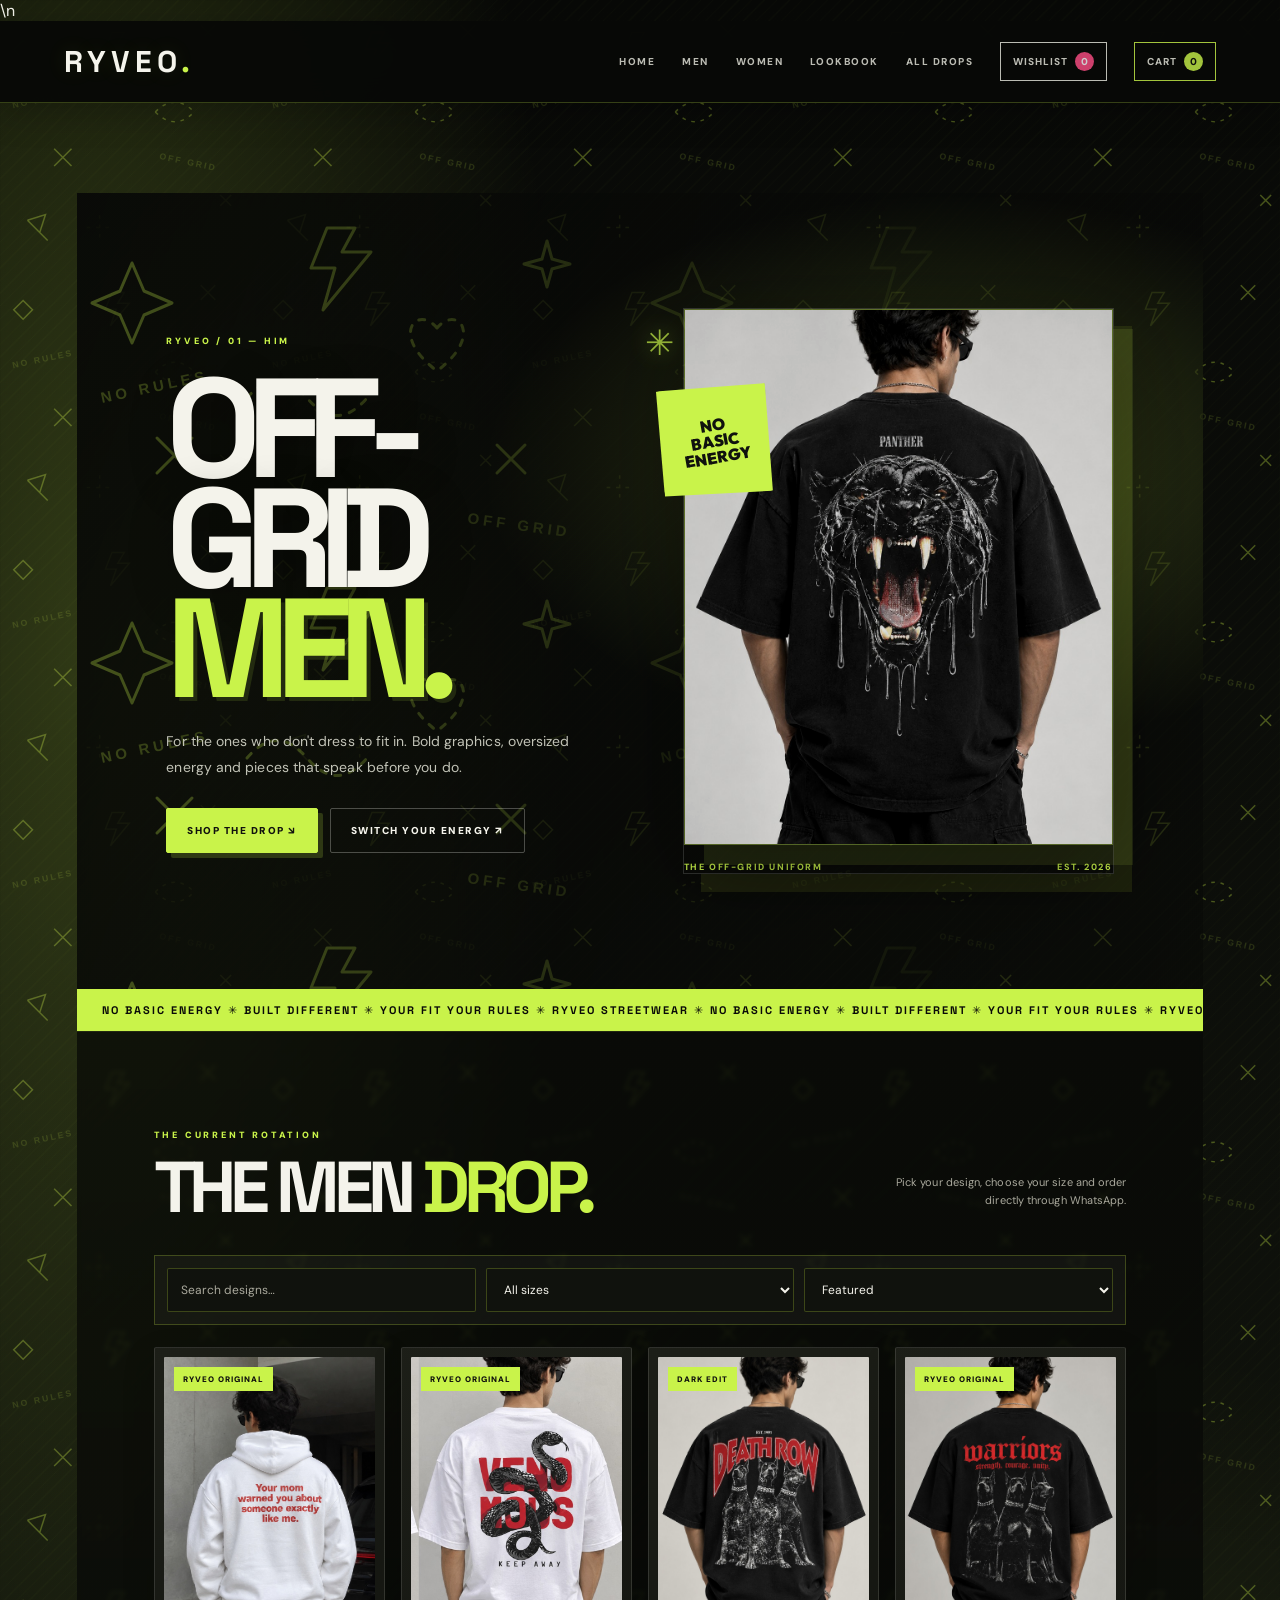
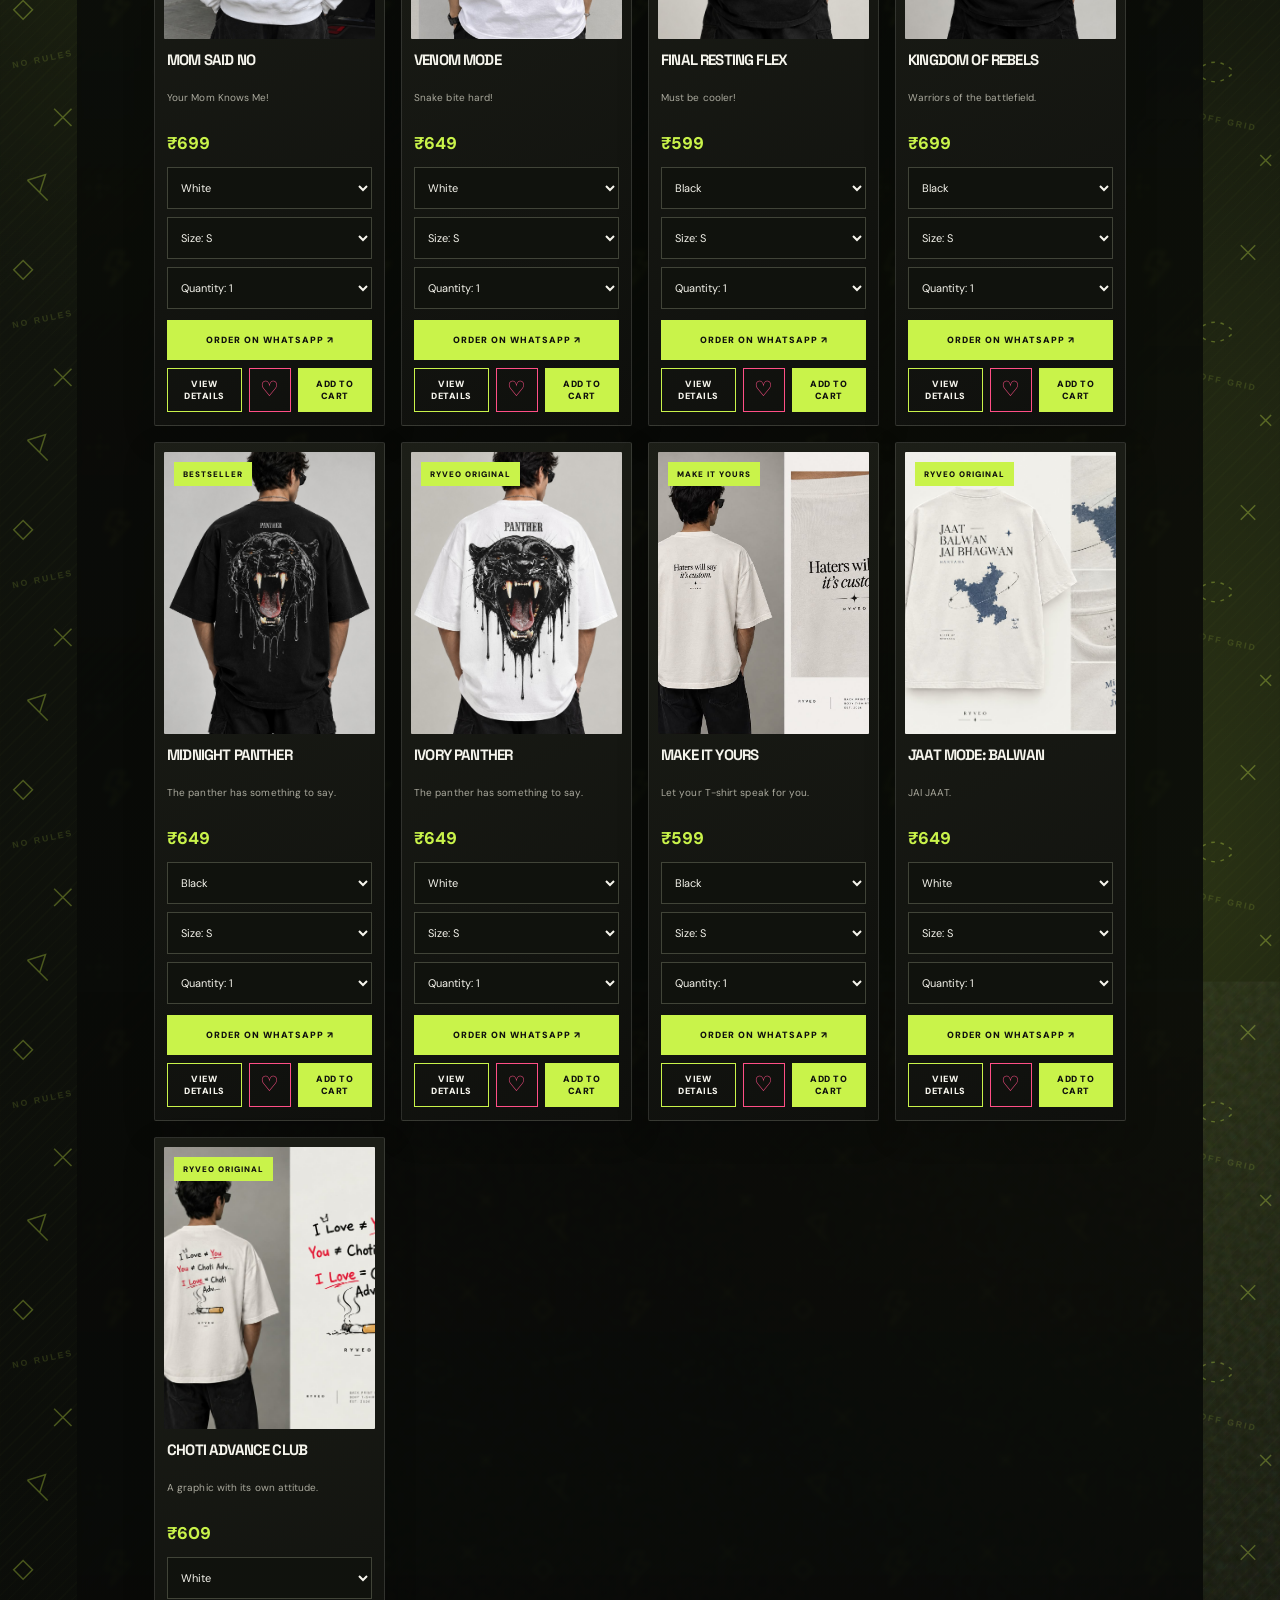
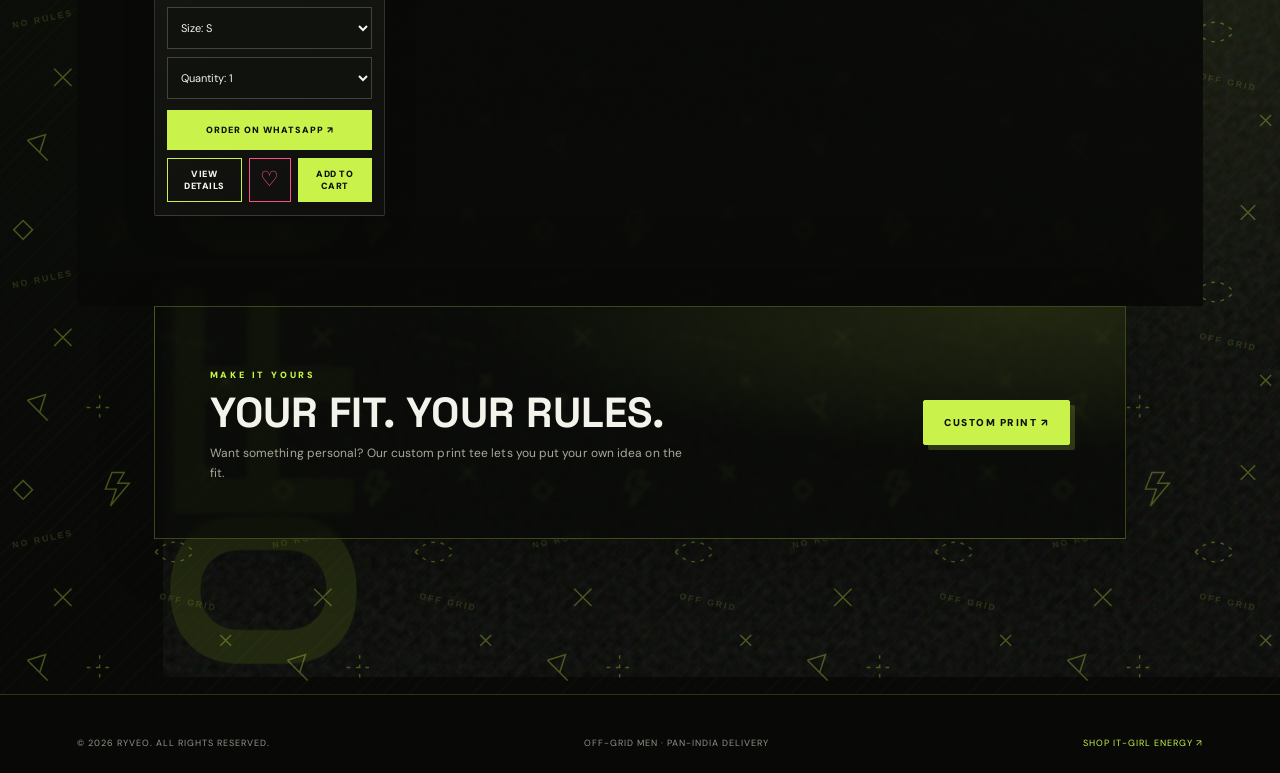
==== commit dd9c6c59: "Apply RYVEO full-site visual refresh" ====
--- a/boys.html
+++ b/boys.html
@@ -1,5 +1,5 @@
 <!DOCTYPE html>
-<html lang="en"><head><meta charset="UTF-8"><meta name="viewport" content="width=device-width, initial-scale=1.0"><meta name="theme-color" content="#10110e"><title>Off-Grid Men | RYVEO</title><meta name="description" content="Off-Grid Men by RYVEO. Streetwear for the ones who never blend in."><link rel="stylesheet" href="collections.css?v=offgrid-20261121"><link rel="stylesheet" href="store.css"><link rel="stylesheet" href="ryveo-upgrade.css?v=hybrid-2026"></head>
+<html lang="en"><head><meta charset="UTF-8"><meta name="viewport" content="width=device-width, initial-scale=1.0"><meta name="theme-color" content="#10110e"><title>Off-Grid Men | RYVEO</title><meta name="description" content="Off-Grid Men by RYVEO. Streetwear for the ones who never blend in."><link rel="stylesheet" href="collections.css?v=offgrid-20261121"><link rel="stylesheet" href="store.css"><link rel="stylesheet" href="ryveo-upgrade.css?v=hybrid-2026"><link rel="stylesheet" href="ryveo-site-polish.css?v=20261124">\n</head>
 <body class="boys-page" data-collection="boys">
 <header class="collection-header"><a class="collection-logo" href="index.html">RYVEO<span>.</span></a><nav class="collection-nav"><a href="index.html">HOME</a><a href="boys.html">MEN</a><a href="girls.html">WOMEN</a><a href="lookbook.html">LOOKBOOK</a><a href="index.html#all-drops">ALL DROPS</a></nav></header>
 <main><section class="collection-hero"><div class="collection-copy"><span class="collection-kicker">RYVEO / 01 — HIM</span><h1 class="collection-title">OFF-GRID <span>MEN.</span></h1><p class="collection-desc">For the ones who don't dress to fit in. Bold graphics, oversized energy and pieces that speak before you do.</p><div class="collection-actions"><a class="collection-btn" href="#boys-drop">SHOP THE DROP ↘</a><a class="collection-btn ghost" href="girls.html">SWITCH YOUR ENERGY ↗</a></div></div><div class="collection-art"><img src="black%20panther.jpg" alt="RYVEO Off-Grid Men graphic tee"><div class="art-sticker">NO<br>BASIC<br>ENERGY</div><div class="art-caption"><span>THE OFF-GRID UNIFORM</span><span>EST. 2026</span></div></div></section>
--- a/ryveo-upgrade.css
+++ b/ryveo-upgrade.css
@@ -0,0 +1,104 @@
+/* RYVEO HYBRID EXPERIENCE — editorial polish across every storefront page */
+:root{--ryv-ease:cubic-bezier(.16,1,.3,1)}
+html{scroll-behavior:smooth;scroll-padding-top:92px}
+body{font-synthesis:none}
+a,button,input,select,textarea{ -webkit-tap-highlight-color:transparent }
+:focus-visible{outline:2px solid var(--accent,#c9f34a)!important;outline-offset:3px}
+.collection-nav a,.nav a,.footer-links a{transition:color .2s ease,opacity .2s ease}
+.ryveo-tools{display:flex;gap:10px;flex-wrap:wrap;margin:0 0 22px;padding:12px;background:rgba(255,255,255,.035);border:1px solid var(--edge,rgba(255,255,255,.14))}
+.ryveo-tools input,.ryveo-tools select{min-width:145px;min-height:44px;padding:11px 13px;border:1px solid var(--edge,#444);background:var(--select-bg,#151610);color:var(--text,#f5f4ec);font:inherit;font-size:12px;flex:1;border-radius:2px}
+.ryveo-tools input:focus,.ryveo-tools select:focus{outline:0;border-color:var(--accent,#c9f34a);box-shadow:0 0 0 3px color-mix(in srgb,var(--accent,#c9f34a) 15%,transparent)}
+.ryveo-tools input::placeholder{color:var(--soft,#aaa)}
+.ryveo-tools select option{background:var(--select-bg,#151610);color:var(--text,#f5f4ec)}
+.collection-product[hidden],.product[hidden]{display:none!important}
+.collection-product,.product{will-change:transform}
+.collection-product:focus-within,.product:focus-within{border-color:var(--accent,#c9f34a)}
+.ryveo-editorial-heading{display:flex;justify-content:space-between;align-items:end;gap:24px;margin-bottom:25px}
+.ryveo-editorial-heading h2{font:800 clamp(32px,5vw,66px)/.94 'Space Grotesk',sans-serif;letter-spacing:-.075em;margin:12px 0 0}
+.ryveo-editorial-heading h2 em{font-style:normal;color:var(--lime,#d6ff3f)}
+.ryveo-text-link{font-size:9px;font-weight:900;letter-spacing:1.4px;border-bottom:1px solid currentColor;padding:0 0 8px;white-space:nowrap}
+.ryveo-lookbook-preview{padding:clamp(58px,8vw,105px) 6%;background:linear-gradient(125deg,#151711,#0d0e0b 68%);border-top:1px solid rgba(255,255,255,.08);border-bottom:1px solid rgba(255,255,255,.08)}
+.ryveo-lookbook-grid{display:grid;grid-template-columns:1.15fr 1fr 1fr;gap:14px}
+.ryveo-lookbook-tile{position:relative;display:flex;min-height:390px;overflow:hidden;isolation:isolate;flex-direction:column;justify-content:space-between;padding:22px;color:#fff;background:#1a1b16;border:1px solid rgba(255,255,255,.14);transition:transform .5s var(--ryv-ease),border-color .3s}
+.ryveo-lookbook-tile:before{content:"";position:absolute;inset:0;z-index:-1;background:linear-gradient(180deg,rgba(0,0,0,.28),rgba(0,0,0,.12) 32%,rgba(0,0,0,.82))}
+.ryveo-lookbook-tile img{position:absolute;inset:0;z-index:-2;width:100%;height:100%;object-fit:cover;transition:transform .9s var(--ryv-ease);opacity:.86}
+.ryveo-lookbook-tile:hover{transform:translateY(-6px);border-color:var(--tile-accent,#d6ff3f)}
+.ryveo-lookbook-tile:hover img{transform:scale(1.055)}
+.ryveo-lookbook-tile>span{font-size:9px;font-weight:900;letter-spacing:2px}
+.ryveo-lookbook-tile strong{font:900 clamp(35px,4.5vw,64px)/.83 'Space Grotesk';letter-spacing:-.08em;text-shadow:0 5px 25px #0008}
+.ryveo-lookbook-tile>b{font-size:9px;letter-spacing:1.6px}
+.ryveo-lookbook-men{--tile-accent:#c9f34a}.ryveo-lookbook-men strong{color:#d6ff3f}
+.ryveo-lookbook-women{--tile-accent:#ff8bb3}.ryveo-lookbook-women strong{color:#ffd1e1}
+.ryveo-lookbook-custom{--tile-accent:#d8c6ff}.ryveo-lookbook-custom strong{color:#e4d8ff}
+.ryveo-faq{padding:clamp(55px,8vw,95px) 7%;background:#12130f;border-top:1px solid rgba(255,255,255,.08)}
+.ryveo-faq .ryveo-editorial-heading>p{max-width:230px;color:#aaa99d;font-size:12px;line-height:1.7}
+.ryveo-faq-list{max-width:900px;margin-left:auto;border-top:1px solid rgba(255,255,255,.15)}
+.ryveo-faq-list details{border-bottom:1px solid rgba(255,255,255,.15);padding:0}
+.ryveo-faq-list summary{position:relative;list-style:none;cursor:pointer;padding:21px 42px 21px 0;font:700 clamp(15px,2vw,19px) 'Space Grotesk';letter-spacing:-.025em}
+.ryveo-faq-list summary::-webkit-details-marker{display:none}
+.ryveo-faq-list summary:after{content:"+";position:absolute;right:4px;top:15px;color:var(--lime);font:400 27px 'DM Sans';transition:transform .25s}
+.ryveo-faq-list details[open] summary:after{transform:rotate(45deg)}
+.ryveo-faq-list details p{max-width:690px;margin:0;padding:0 36px 22px 0;color:#aaa99d;font-size:13px;line-height:1.8}
+.ryveo-recent-section{padding:55px 6%;background:#10110e}
+.ryveo-recent-grid{display:grid;grid-template-columns:repeat(4,minmax(0,1fr));gap:14px}
+.ryveo-recent-card{display:block;padding:9px;border:1px solid rgba(255,255,255,.13);background:#191a16;min-width:0}
+.ryveo-recent-card img{display:block;width:100%;aspect-ratio:3/4;object-fit:cover;background:#222}
+.ryveo-recent-card strong{display:block;padding:12px 2px 3px;font:700 13px 'Space Grotesk';text-transform:uppercase}
+.ryveo-recent-card span{display:block;padding:0 2px 8px;color:#d6ff3f;font-size:12px;font-weight:800}
+.ryveo-related{margin-top:54px;padding-top:30px;border-top:1px solid var(--edge,rgba(255,255,255,.15))}
+.ryveo-related-grid{display:grid;grid-template-columns:repeat(3,minmax(0,1fr));gap:14px}
+.ryveo-related-card{display:grid;grid-template-columns:92px minmax(0,1fr);gap:13px;align-items:center;padding:10px;border:1px solid var(--edge,rgba(255,255,255,.15));background:var(--card,#191a16);min-width:0}
+.ryveo-related-card img{width:92px;aspect-ratio:3/4;object-fit:cover;background:#222}
+.ryveo-related-card strong{display:block;font:700 13px 'Space Grotesk';line-height:1.2}
+.ryveo-related-card span{display:block;margin-top:7px;color:var(--accent,#d6ff3f);font-weight:800;font-size:12px}
+.ryveo-related-card small{display:block;margin-top:8px;font-size:8px;letter-spacing:1px;font-weight:900}
+.ryveo-shipping-progress{margin:0 0 20px;padding:16px 17px;background:rgba(201,243,74,.08);border:1px solid rgba(201,243,74,.35)}
+.ryveo-shipping-progress p{margin:0 0 11px;color:var(--text,#f5f4ec);font-size:11px;line-height:1.5}
+.ryveo-shipping-progress p strong{color:var(--accent,#c9f34a)}
+.ryveo-shipping-track{height:6px;background:rgba(255,255,255,.12);overflow:hidden;border-radius:10px}
+.ryveo-shipping-track span{display:block;height:100%;width:0;background:var(--accent,#c9f34a);border-radius:10px;transition:width .5s var(--ryv-ease)}
+body.girls-page .ryveo-tools{background:#fff9fb;border-color:#f1cada}
+body.girls-page .ryveo-tools input,body.girls-page .ryveo-tools select{background:#fff;color:#241823;border-color:#edc5d4}
+body.girls-page .ryveo-tools input::placeholder{color:#927f8c}
+body.girls-page .ryveo-faq{background:#fff0f4;color:#241823}
+body.girls-page .ryveo-faq .ryveo-editorial-heading h2 em{color:#ff4f86}
+body.girls-page .ryveo-faq .ryveo-editorial-heading>p,body.girls-page .ryveo-faq-list details p{color:#756574}
+body.girls-page .ryveo-faq-list{border-color:#e8c8d5}
+body.girls-page .ryveo-faq-list details{border-color:#e8c8d5}
+body.girls-page .ryveo-faq-list summary:after{color:#ff4f86}
+body.girls-page .ryveo-recent-section{background:#fff0f4;color:#241823}
+body.girls-page .ryveo-recent-card{background:#fff9fb;border-color:#f1cada}
+body.girls-page .ryveo-recent-card span{color:#d83b73}
+body.girls-page .ryveo-related-card{background:#fff9fb;border-color:#f1cada;color:#241823}
+body.girls-page .ryveo-related-card span{color:#d83b73}
+body.ryveo-checkout-unified .ryveo-shipping-progress{display:none}
+.ryveo-lookbook-page{background:#0d0e0b;color:#f5f4ec;min-height:100vh}
+.ryveo-lookbook-hero{padding:clamp(55px,8vw,100px) 7%;display:grid;grid-template-columns:1fr .85fr;gap:45px;align-items:center;background:radial-gradient(ellipse at 85% 35%,rgba(214,255,63,.12),transparent 38%),#10110e}
+.ryveo-lookbook-hero h1{font:800 clamp(60px,10vw,128px)/.8 'Space Grotesk';letter-spacing:-.1em;margin:22px 0}
+.ryveo-lookbook-hero h1 em{font-style:normal;color:#d6ff3f;display:block}
+.ryveo-lookbook-hero p{max-width:420px;color:#aaa99d;line-height:1.8;font-size:14px}
+.ryveo-lookbook-hero-art{position:relative;max-width:440px;justify-self:end}
+.ryveo-lookbook-hero-art img{display:block;width:100%;aspect-ratio:4/5;object-fit:cover;border:1px solid rgba(214,255,63,.3);box-shadow:18px 18px 0 rgba(214,255,63,.1)}
+.ryveo-lookbook-story{padding:65px 6% 90px}
+.ryveo-lookbook-story .ryveo-lookbook-grid{grid-template-columns:repeat(3,minmax(0,1fr))}
+.ryveo-lookbook-story .ryveo-lookbook-tile{min-height:520px}
+.ryveo-lookbook-note{margin-top:35px;padding:30px;border:1px solid rgba(255,255,255,.14);background:linear-gradient(110deg,#191a16,#12130f);display:flex;align-items:center;justify-content:space-between;gap:24px}
+.ryveo-lookbook-note h2{font:800 clamp(27px,4vw,46px)/.95 'Space Grotesk';letter-spacing:-.06em;margin:0}
+.ryveo-lookbook-note p{max-width:390px;color:#aaa99d;font-size:12px;line-height:1.8}
+.ryveo-lookbook-note a{padding:14px 18px;background:#d6ff3f;color:#10110e;font-size:9px;font-weight:900;letter-spacing:1px;white-space:nowrap}
+@media(max-width:850px){.ryveo-lookbook-grid{grid-template-columns:1fr 1fr}.ryveo-lookbook-custom{grid-column:1/-1;min-height:300px}.ryveo-lookbook-story .ryveo-lookbook-grid{grid-template-columns:1fr 1fr}.ryveo-lookbook-story .ryveo-lookbook-custom{grid-column:1/-1}.ryveo-lookbook-story .ryveo-lookbook-tile{min-height:420px}.ryveo-recent-grid{grid-template-columns:repeat(3,minmax(0,1fr))}.ryveo-related-grid{grid-template-columns:1fr}}
+@media(max-width:650px){.ryveo-editorial-heading{align-items:flex-start;flex-direction:column;gap:13px}.ryveo-editorial-heading h2{font-size:clamp(34px,10vw,52px)}.ryveo-lookbook-preview{padding:55px 4%}.ryveo-lookbook-grid,.ryveo-lookbook-story .ryveo-lookbook-grid{grid-template-columns:1fr 1fr;gap:9px}.ryveo-lookbook-tile{min-height:300px;padding:14px}.ryveo-lookbook-tile strong{font-size:clamp(29px,8vw,43px)}.ryveo-lookbook-tile>span{font-size:7px;letter-spacing:1px}.ryveo-lookbook-custom,.ryveo-lookbook-story .ryveo-lookbook-custom{grid-column:1/-1;min-height:260px}.ryveo-faq{padding:55px 5%}.ryveo-faq .ryveo-editorial-heading>p{margin:0}.ryveo-faq-list summary{padding:18px 35px 18px 0;font-size:15px}.ryveo-faq-list details p{font-size:12px}.ryveo-recent-section{padding:45px 4%}.ryveo-recent-grid{grid-template-columns:repeat(2,minmax(0,1fr));gap:9px}.ryveo-recent-card{padding:7px}.ryveo-related-card{grid-template-columns:78px minmax(0,1fr)}.ryveo-related-card img{width:78px}.ryveo-lookbook-hero{grid-template-columns:1fr;gap:30px;padding:55px 6%}.ryveo-lookbook-hero h1{font-size:clamp(65px,17vw,95px)}.ryveo-lookbook-hero-art{width:82%;justify-self:center;margin-left:10px}.ryveo-lookbook-story{padding:48px 4% 65px}.ryveo-lookbook-story .ryveo-lookbook-tile{min-height:310px}.ryveo-lookbook-note{padding:22px;align-items:flex-start;flex-direction:column}.ryveo-lookbook-note a{width:100%;text-align:center}.ryveo-tools{padding:9px;gap:8px}.ryveo-tools input,.ryveo-tools select{min-width:calc(50% - 4px);font-size:11px}}
+@media(prefers-reduced-motion:reduce){html{scroll-behavior:auto}.ryveo-lookbook-tile,.ryveo-lookbook-tile img,.ryveo-shipping-track span{transition:none!important}}
+
+/* Product detail inherits the matching Men or Women collection identity */
+body.girls-page.ryveo-page{background:radial-gradient(ellipse at 88% 8%,rgba(255,79,134,.15),transparent 36%),radial-gradient(ellipse at 8% 80%,rgba(198,177,255,.2),transparent 34%),#fff0f4;color:#241823}
+body.girls-page.ryveo-page .ryveo-product-photo{background:#f7dce7;border-color:#f1cada}
+body.girls-page.ryveo-page .ryveo-product-copy h1{font-family:'Outfit',sans-serif;letter-spacing:-.07em}
+body.girls-page.ryveo-page .ryveo-price{color:#d83b73}
+body.girls-page.ryveo-page .ryveo-field label{color:#756574}
+body.girls-page.ryveo-page .ryveo-field select,body.girls-page.ryveo-page .ryveo-field input,body.girls-page.ryveo-page .ryveo-field textarea{background:#fff;border-color:#edc5d4;color:#241823}
+body.girls-page.ryveo-page .ryveo-btn{background:#ff4f86;border-color:#ff4f86;color:#fff}
+body.girls-page.ryveo-page .ryveo-btn.secondary{background:transparent;color:#241823;border-color:#d9a9bc}
+body.girls-page.ryveo-page .ryveo-info-grid div{border-color:#edc5d4;color:#756574}
+body.girls-page.ryveo-page .ryveo-info-grid b{color:#241823}
+body.girls-page.ryveo-page .ryveo-table th,body.girls-page.ryveo-page .ryveo-table td{border-color:#edc5d4}
--- a/ryveo-site-polish.css
+++ b/ryveo-site-polish.css
@@ -0,0 +1,118 @@
+/* RYVEO — complete storefront visual refresh */
+:root{--rv-bg:#0d0e0b;--rv-panel:#171914;--rv-ink:#f5f4ec;--rv-muted:#aaa99d;--rv-lime:#d6ff3f;--rv-pink:#ed8eae;--rv-line:rgba(245,244,236,.13);--rv-radius:3px;--rv-shadow:0 24px 70px rgba(0,0,0,.28)}
+html{scroll-behavior:smooth;scroll-padding-top:100px}
+body{font-family:'DM Sans',sans-serif;background:var(--rv-bg);color:var(--rv-ink);letter-spacing:.005em}
+body:after{content:"";position:fixed;inset:0;z-index:0;pointer-events:none;opacity:.035;background-image:url("data:image/svg+xml,%3Csvg viewBox='0 0 180 180' xmlns='http://www.w3.org/2000/svg'%3E%3Cfilter id='n'%3E%3CfeTurbulence type='fractalNoise' baseFrequency='.85' numOctaves='3' stitchTiles='stitch'/%3E%3C/filter%3E%3Crect width='100%25' height='100%25' filter='url(%23n)' opacity='.65'/%3E%3C/svg%3E")}
+body>*{position:relative;z-index:1}
+a{transition:color .2s ease,opacity .2s ease}
+button,.btn,.collection-btn,.ryveo-btn{transition:transform .22s ease,background .22s ease,border-color .22s ease,box-shadow .22s ease}
+button:hover,.btn:hover,.collection-btn:hover,.ryveo-btn:hover{transform:translateY(-2px)}
+:focus-visible{outline:2px solid var(--rv-lime)!important;outline-offset:3px}
+header,.collection-header{position:sticky;top:0;z-index:30;min-height:76px;padding:0 clamp(18px,5vw,76px);background:rgba(12,13,10,.88);border-bottom:1px solid var(--rv-line);backdrop-filter:blur(18px);-webkit-backdrop-filter:blur(18px)}
+.collection-header{display:flex;align-items:center;justify-content:space-between;gap:22px}
+.logo,.collection-logo{font-family:'Space Grotesk',sans-serif;font-size:27px;font-weight:800;letter-spacing:3px;color:var(--rv-ink)}
+.logo em,.collection-logo span{color:var(--rv-lime);font-style:normal}
+.nav,.collection-nav{gap:clamp(12px,2.1vw,30px);font-size:10px;letter-spacing:1.5px}
+.nav a,.collection-nav a{font-weight:800;white-space:nowrap}
+.nav a:hover,.collection-nav a:hover{color:var(--rv-lime)}
+.nav-cta{border:1px solid var(--rv-lime);padding:12px 16px}
+.announcement{padding:10px 15px;background:var(--rv-lime);font-size:9px;letter-spacing:2.1px}
+.hero{min-height:min(720px,calc(100svh - 80px));padding:clamp(65px,9vw,130px) clamp(22px,8vw,120px);background:radial-gradient(ellipse at 78% 45%,rgba(214,255,63,.14),transparent 31%),radial-gradient(ellipse at 13% 90%,rgba(255,111,159,.09),transparent 27%),linear-gradient(115deg,#10120d,#0b0c09 68%);border-bottom:1px solid var(--rv-line)}
+.hero:after{font-size:min(65vw,850px);right:2%;color:rgba(255,255,255,.035);text-shadow:0 0 90px rgba(214,255,63,.025)}
+.hero h1{font-size:clamp(64px,11vw,150px);line-height:.79;letter-spacing:-.095em;margin:26px 0 30px}
+.hero h1 span{color:var(--rv-lime)}
+.hero-copy{max-width:450px;color:#c4c4b8;font-size:14px;line-height:1.85}
+.hero-actions{gap:12px}
+.btn{min-height:50px;padding:15px 22px;font-size:10px;letter-spacing:1.6px}
+.btn-primary,.order,.modal-order{background:var(--rv-lime);color:#111}
+.btn-secondary{border:1px solid rgba(255,255,255,.25);background:rgba(255,255,255,.035)}
+.orb{width:clamp(170px,25vw,340px);height:clamp(170px,25vw,340px);right:12%;border-color:rgba(214,255,63,.28);box-shadow:0 0 120px rgba(214,255,63,.09),inset 0 0 90px rgba(214,255,63,.06)}
+.ticker,.collection-marquee{padding:14px 0;background:var(--rv-lime);color:#111;font-size:11px;letter-spacing:2px}
+main{padding:clamp(50px,7vw,95px) clamp(18px,6vw,88px)}
+.section-head,.products-top{margin-bottom:34px}
+.kicker,.collection-kicker{font-size:9px;letter-spacing:2.8px}
+.section-title,.products-top h2{font-size:clamp(36px,5.5vw,68px);letter-spacing:-.075em}
+.section-side{max-width:280px;font-size:12px;line-height:1.8}
+.products,.collection-grid{gap:16px}
+.product,.collection-product{padding:9px;background:linear-gradient(150deg,#1c1e17,#12130f);border:1px solid rgba(255,255,255,.11);box-shadow:0 10px 35px rgba(0,0,0,.12);transition:transform .3s,border-color .3s,box-shadow .3s}
+.product:hover,.collection-product:hover{transform:translateY(-6px);border-color:rgba(214,255,63,.55);box-shadow:var(--rv-shadow)}
+.image-wrap,.product-image,.collection-product-image{background:#24261e}
+.product img,.collection-product img{transition:transform .65s cubic-bezier(.16,1,.3,1)}
+.product:hover img,.collection-product:hover img{transform:scale(1.045)}
+.product-tag{background:var(--rv-lime);letter-spacing:1.3px}
+.product-info{padding:14px 4px 5px}
+.product h3,.collection-product h3{font-size:15px;letter-spacing:-.025em}
+.product p{font-size:11px;line-height:1.65;color:#aaa99d}
+.price{font-size:19px}
+.product select,.product input,.collection-product select{background:#10110e;border:1px solid rgba(255,255,255,.17);min-height:42px}
+.order{min-height:44px;letter-spacing:1.2px}
+.custom-banner{margin-top:65px;padding:clamp(28px,5vw,58px);background:radial-gradient(ellipse at 95% 5%,rgba(255,111,159,.15),transparent 38%),linear-gradient(120deg,#1b1d16,#11120f);border:1px solid rgba(255,255,255,.14)}
+.custom-banner h3{font-size:clamp(30px,4.5vw,54px);letter-spacing:-.07em}
+.trust-strip{margin:0;padding:28px clamp(18px,6vw,88px);background:#151710;border-top:1px solid var(--rv-line);border-bottom:1px solid var(--rv-line)}
+.trust-strip>div{gap:12px}.trust-strip b{color:var(--rv-lime)}
+footer,.collection-footer{padding:42px clamp(18px,6vw,88px) 24px;background:#090a08;border-top:1px solid var(--rv-line)}
+.footer-brand p{max-width:310px;line-height:1.8}
+.footer-links{gap:18px 25px}
+.footer-bottom{font-size:9px;letter-spacing:1px}
+.collection-hero{min-height:590px;padding:clamp(45px,7vw,95px) clamp(20px,7vw,100px);background:radial-gradient(ellipse at 85% 42%,rgba(214,255,63,.13),transparent 35%),linear-gradient(120deg,#11130e,#0b0c09)}
+.collection-title{font-size:clamp(65px,10vw,132px);line-height:.82;letter-spacing:-.095em}
+.collection-desc{max-width:440px;font-size:14px;line-height:1.85}
+.collection-art{box-shadow:18px 18px 0 rgba(214,255,63,.09);border:1px solid rgba(255,255,255,.16)}
+.collection-art img{filter:saturate(.88)}
+.art-sticker{box-shadow:var(--rv-shadow)}
+.collection-products{padding:clamp(50px,7vw,90px) clamp(18px,6vw,88px)}
+.collection-custom{margin:0 clamp(18px,6vw,88px) 65px;padding:clamp(25px,5vw,55px);border:1px solid var(--rv-line);background:linear-gradient(120deg,#1b1d16,#11120f)}
+.collection-footer{display:flex;align-items:center;justify-content:space-between;gap:20px;flex-wrap:wrap;font-size:9px;letter-spacing:1px}
+.ryveo-shell{max-width:1160px;margin:0 auto;padding:clamp(45px,7vw,85px) clamp(18px,4vw,50px)}
+.ryveo-breadcrumb{font-size:9px;letter-spacing:2px;color:var(--rv-lime);margin-bottom:18px}
+.ryveo-shell h1{line-height:.9!important;letter-spacing:-.085em!important;margin:0 0 20px!important}
+.ryveo-muted{max-width:680px;color:var(--rv-muted);line-height:1.8}
+.ryveo-note{padding:16px 18px;margin:22px 0;background:rgba(214,255,63,.07);border:1px solid rgba(214,255,63,.23);color:#d4d5c9;font-size:12px;line-height:1.7}
+.ryveo-form-grid{gap:17px}
+.ryveo-field label{display:block;margin-bottom:8px;color:#d5d5c9;font-size:10px;letter-spacing:1.4px;text-transform:uppercase}
+.ryveo-field input,.ryveo-field select,.ryveo-field textarea{width:100%;min-height:48px;padding:13px 14px;background:#151710;color:var(--rv-ink);border:1px solid rgba(255,255,255,.16);border-radius:2px;font:inherit;font-size:13px}
+.ryveo-field input:focus,.ryveo-field select:focus,.ryveo-field textarea:focus{outline:0;border-color:var(--rv-lime);box-shadow:0 0 0 3px rgba(214,255,63,.09)}
+.ryveo-btn{min-height:50px;padding:15px 22px;background:var(--rv-lime);color:#111;border:0;font-size:10px;font-weight:900;letter-spacing:1.3px;cursor:pointer}
+.ryveo-checkout-summary,.ryveo-summary,.ryveo-cart-items,.ryveo-wishlist-item{background:#171914;border:1px solid var(--rv-line);padding:18px}
+.ryveo-product-layout{gap:clamp(25px,5vw,70px)}
+.ryveo-product-copy h1{font-size:clamp(38px,6vw,76px)!important}
+.ryveo-product-copy p{line-height:1.8}
+.ryveo-product-image{border:1px solid var(--rv-line);background:#191a15}
+.ryveo-product-layout button,.ryveo-product-layout .ryveo-btn{min-height:48px}
+.ryveo-lookbook-hero{padding:clamp(55px,8vw,110px) clamp(20px,7vw,100px)}
+.ryveo-lookbook-hero h1{font-size:clamp(70px,11vw,145px);letter-spacing:-.1em}
+.ryveo-lookbook-tile{border-color:rgba(255,255,255,.16);box-shadow:0 14px 45px rgba(0,0,0,.18)}
+.ryveo-lookbook-tile strong{letter-spacing:-.095em}
+.ryveo-faq{padding:clamp(55px,8vw,95px) clamp(20px,7vw,100px)}
+.modal-backdrop{z-index:100}
+.modal-close{border-radius:50%}
+#scroll-progress{z-index:80}
+#back-top{z-index:80}
+body.girls-page{--rv-lime:#e85e91;--rv-panel:#fff9fb;background:#fff3f7;color:#261b25}
+body.girls-page:after{opacity:.025}
+.girls-page .collection-header{background:rgba(255,246,249,.9);border-color:#efcfda}
+.girls-page .collection-logo,.girls-page .collection-nav a{color:#261b25}
+.girls-page .collection-logo span{color:#e85e91}
+.girls-page .collection-nav a:hover{color:#d83b73}
+.girls-page .collection-hero{background:radial-gradient(ellipse at 82% 35%,rgba(230,111,157,.19),transparent 37%),radial-gradient(ellipse at 12% 90%,rgba(198,174,255,.2),transparent 34%),linear-gradient(120deg,#fff0f5,#f7efff);color:#261b25}
+.girls-page .collection-desc{color:#756574}
+.girls-page .collection-kicker{color:#d83b73}
+.girls-page .collection-title span{color:#e85e91}
+.girls-page .collection-marquee{background:#e85e91;color:white}
+.girls-page .collection-products{background:linear-gradient(180deg,#fff3f7,#f9f1ff)}
+.girls-page .products-top p{color:#756574}
+.girls-page .collection-product,.girls-page .product{background:#fffafd;border-color:#efd8e2;box-shadow:0 12px 35px rgba(108,59,83,.07);color:#261b25}
+.girls-page .collection-product p,.girls-page .product p{color:#796b78}
+.girls-page .collection-product select,.girls-page .product select{background:#fff5f8;color:#261b25;border-color:#edcbd9}
+.girls-page .order,.girls-page .collection-btn{background:#e85e91;color:white}
+.girls-page .collection-custom,.girls-page .girls-mantra{background:linear-gradient(120deg,#fce3ed,#eee5ff);color:#261b25;border-color:#efd1df}
+.girls-page .collection-footer{background:#f9eaf1;color:#6c5665;border-color:#edcfdd}
+.girls-page .ryveo-tools{background:#fffafd;border-color:#efd8e2}
+body.ryveo-page{background:radial-gradient(ellipse at 50% -10%,rgba(214,255,63,.07),transparent 35%),#0d0e0b}
+.ryveo-page .collection-header{position:sticky}
+.ryveo-page .collection-nav{flex-wrap:wrap}
+.ryveo-page .collection-footer{min-height:75px}
+body.ryveo-page.girls-page{background:#fff3f7}
+@media(max-width:850px){.hero{grid-template-columns:1fr;min-height:620px}.hero-inner{max-width:700px}.orb{right:4%;top:12%;opacity:.7}.collection-hero{grid-template-columns:1fr  .8fr;gap:25px}.collection-title{font-size:clamp(58px,9vw,100px)}.collection-nav{gap:13px}.collection-nav a{font-size:9px}.footer-top{gap:24px}}
+@media(max-width:650px){header{padding:12px 16px}.collection-header{min-height:unset;display:flex;align-items:center;flex-wrap:wrap;padding:12px 16px;gap:8px}.collection-logo{font-size:23px}.collection-nav{order:3;width:100%;display:flex;gap:18px;overflow-x:auto;white-space:nowrap;padding:7px 0 4px;scrollbar-width:none}.collection-nav::-webkit-scrollbar{display:none}.collection-nav a{font-size:9px;flex-shrink:0}.hero{min-height:590px;padding:65px 22px 48px;display:flex}.hero h1{font-size:clamp(58px,15vw,92px)}.hero-copy{font-size:13px}.orb{width:150px;height:150px;right:-45px;top:12%;opacity:.5}.hero:after{font-size:110vw;right:-12%;top:65%}.nav{width:100%;order:3;overflow-x:auto;gap:16px;padding:6px 0}.nav a{font-size:9px;flex-shrink:0}.announcement{font-size:8px;letter-spacing:1.3px}.section-head,.products-top{align-items:flex-start;flex-direction:column}.products{grid-template-columns:repeat(2,minmax(0,1fr));gap:10px}.product{padding:7px}.product h3{font-size:13px}.product p{font-size:10px}.product select{min-height:39px;padding:9px 6px;font-size:10px}.order{font-size:9px;padding:12px 5px}.custom-banner{align-items:flex-start;flex-direction:column}.custom-banner .btn{width:100%}.trust-strip{display:grid;grid-template-columns:1fr;gap:14px}.footer-top{flex-direction:column}.footer-links{gap:14px}.footer-bottom{flex-direction:column;gap:9px}.collection-hero{display:flex;flex-direction:column;align-items:stretch;padding:55px 20px;gap:35px}.collection-copy{order:1}.collection-art{order:2;max-width:450px;width:100%;margin:0 auto}.collection-title{font-size:clamp(58px,16vw,95px)}.collection-desc{font-size:13px}.collection-products{padding:52px 14px}.collection-grid{grid-template-columns:repeat(2,minmax(0,1fr));gap:9px}.collection-custom{margin:0 14px 45px;padding:25px 20px;flex-direction:column;align-items:flex-start}.collection-custom .collection-btn{width:100%;text-align:center}.collection-footer{padding:28px 18px;align-items:flex-start;flex-direction:column}.ryveo-shell{padding:45px 16px}.ryveo-form-grid{grid-template-columns:1fr}.ryveo-field.wide{grid-column:auto}.ryveo-btn{width:100%}.ryveo-lookbook-hero{grid-template-columns:1fr;padding:55px 20px}.ryveo-lookbook-hero h1{font-size:clamp(64px,17vw,100px)}.ryveo-lookbook-hero-art{justify-self:center;width:min(100%,380px)}.ryveo-lookbook-story{padding:50px 14px}.ryveo-lookbook-story .ryveo-lookbook-grid{grid-template-columns:1fr 1fr}.ryveo-lookbook-story .ryveo-lookbook-tile{min-height:300px}.ryveo-lookbook-note{flex-direction:column;align-items:flex-start;padding:22px}.ryveo-lookbook-note a{width:100%;text-align:center}.ryveo-related-grid{grid-template-columns:1fr}}
+@media(prefers-reduced-motion:reduce){*,*:before,*:after{scroll-behavior:auto!important;animation:none!important;transition:none!important}}
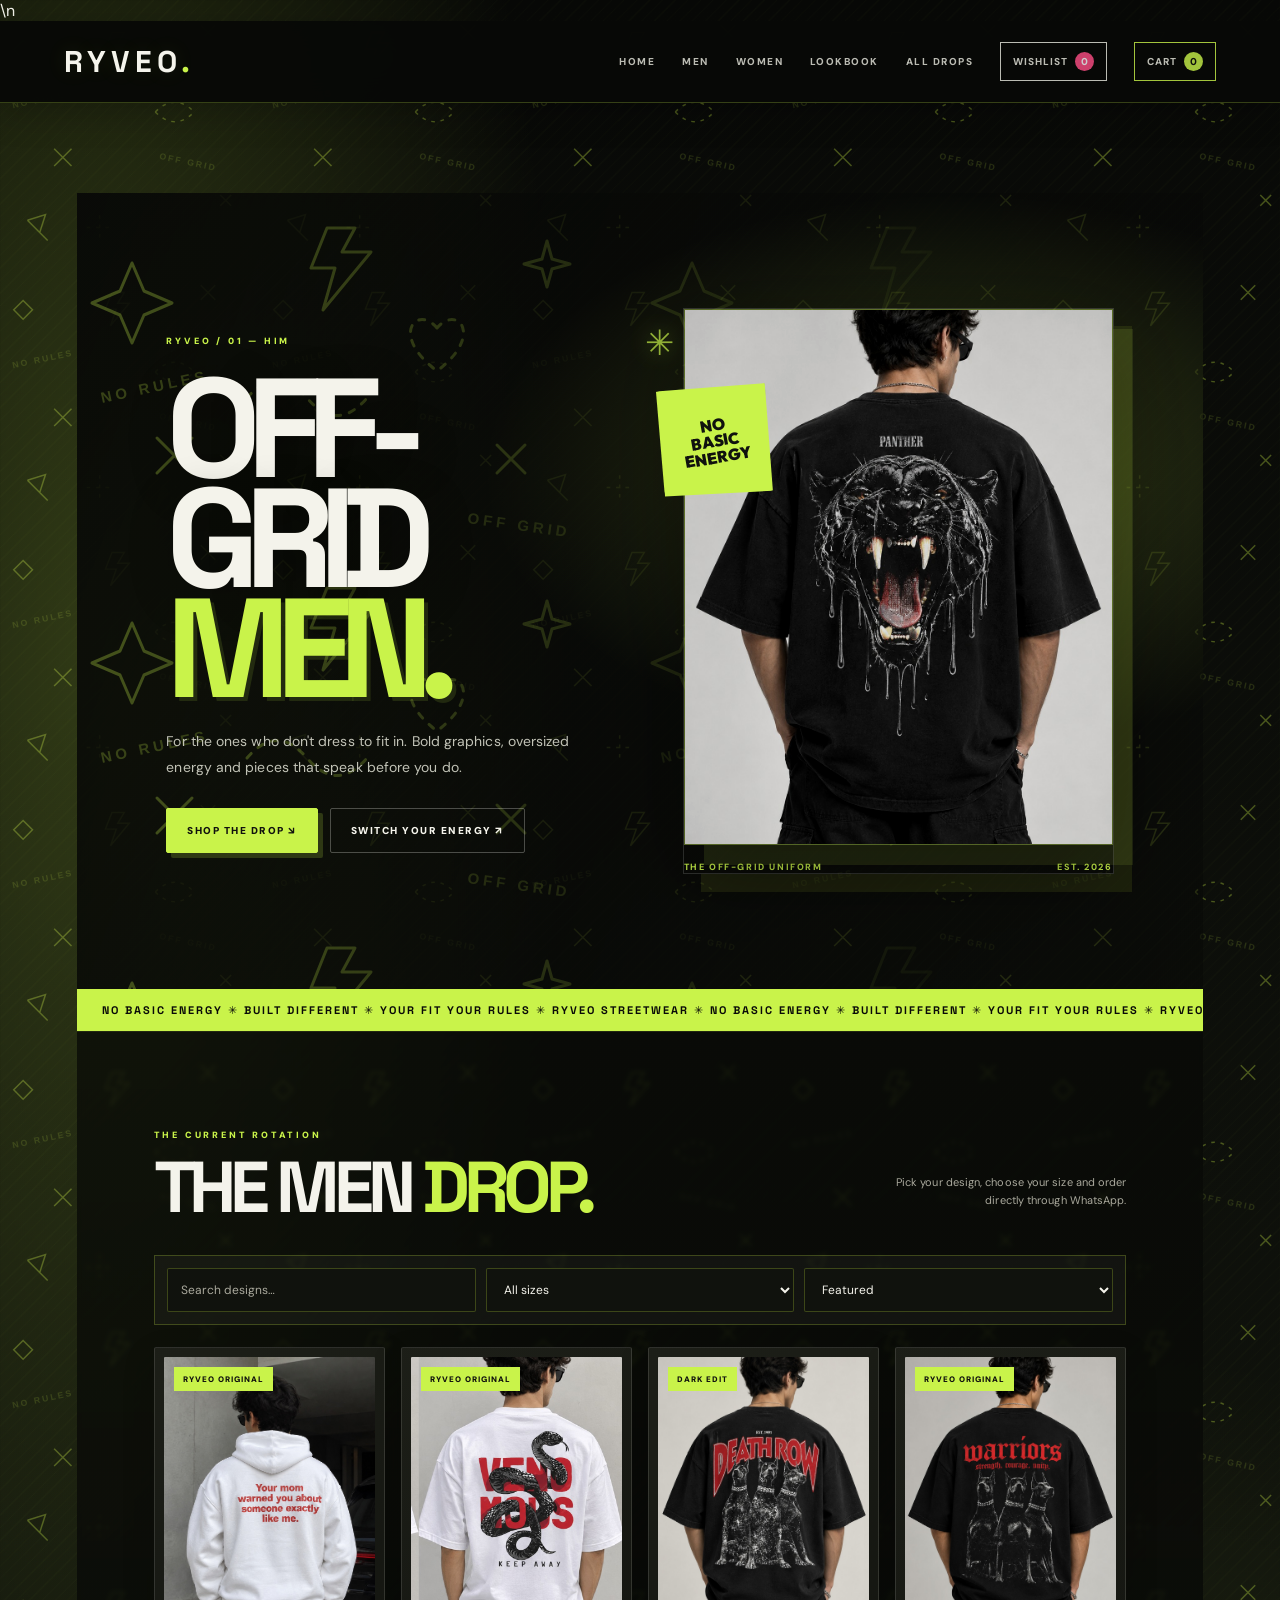
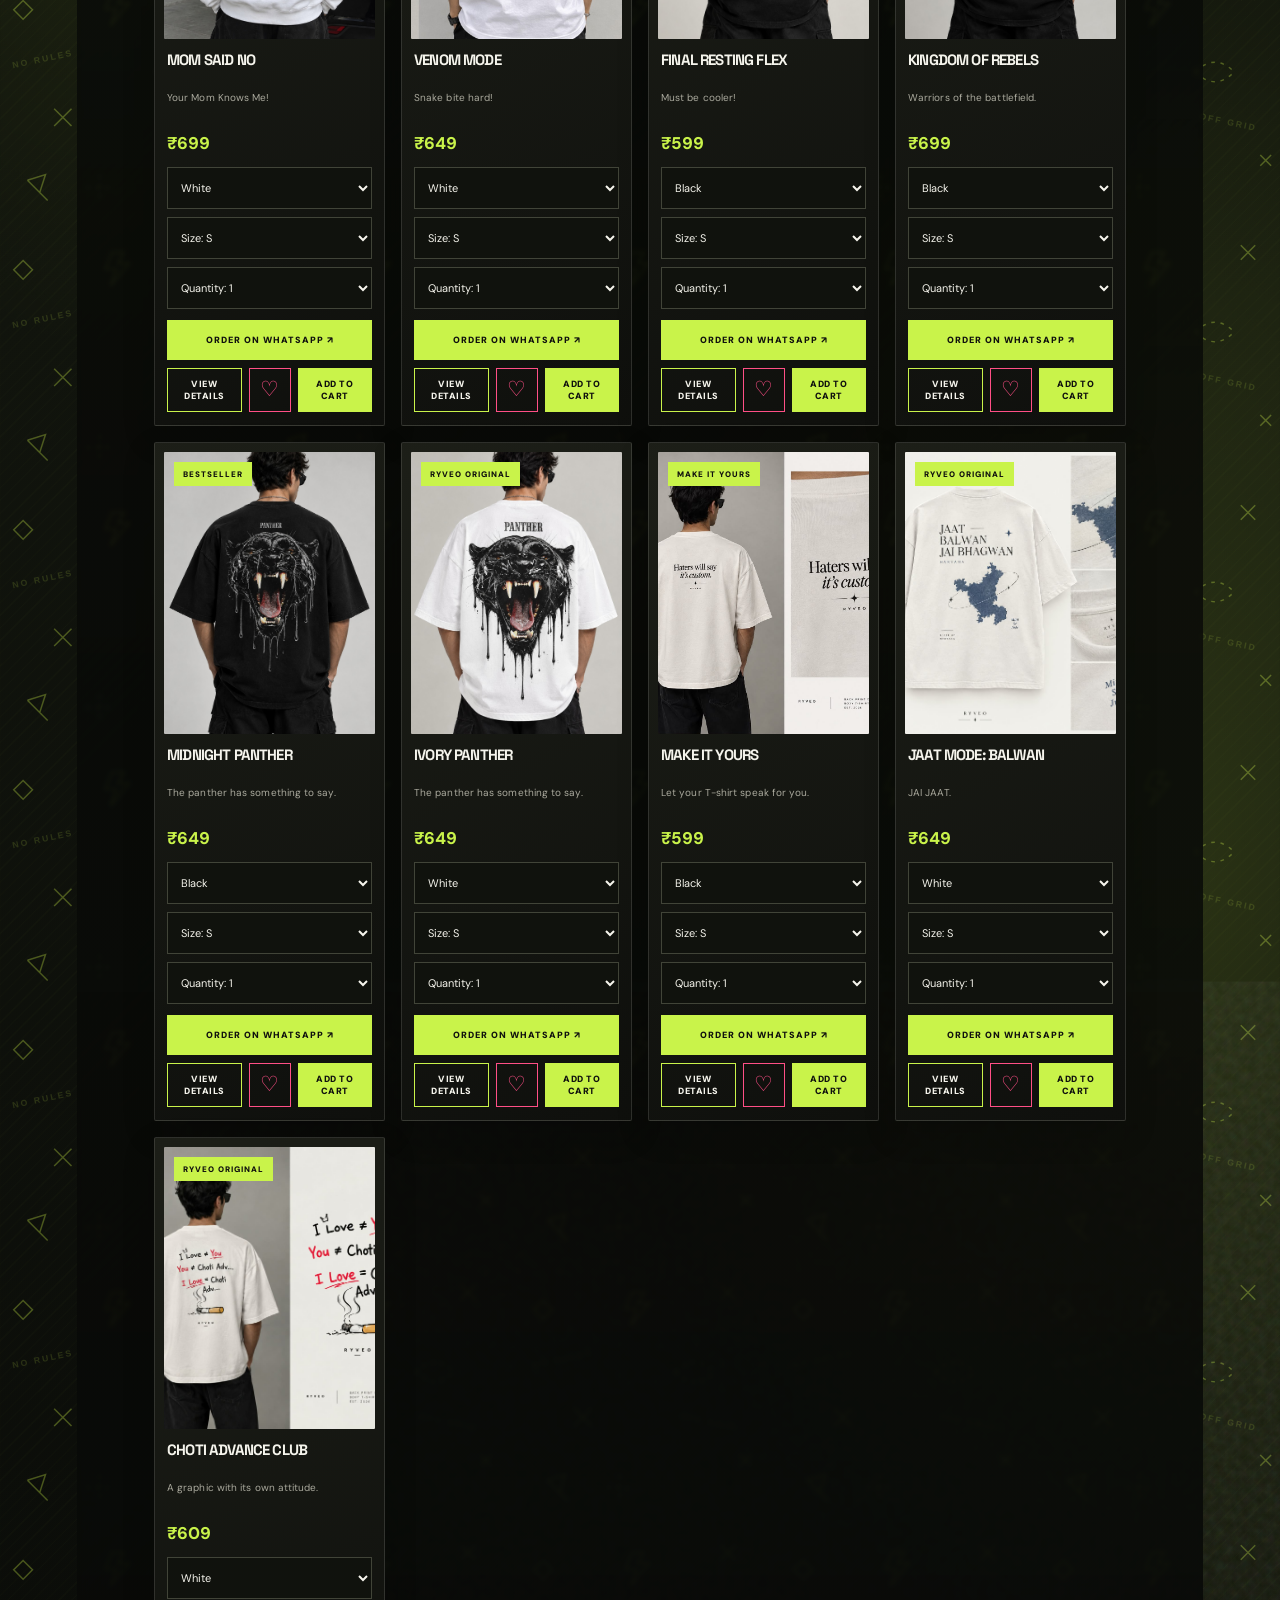
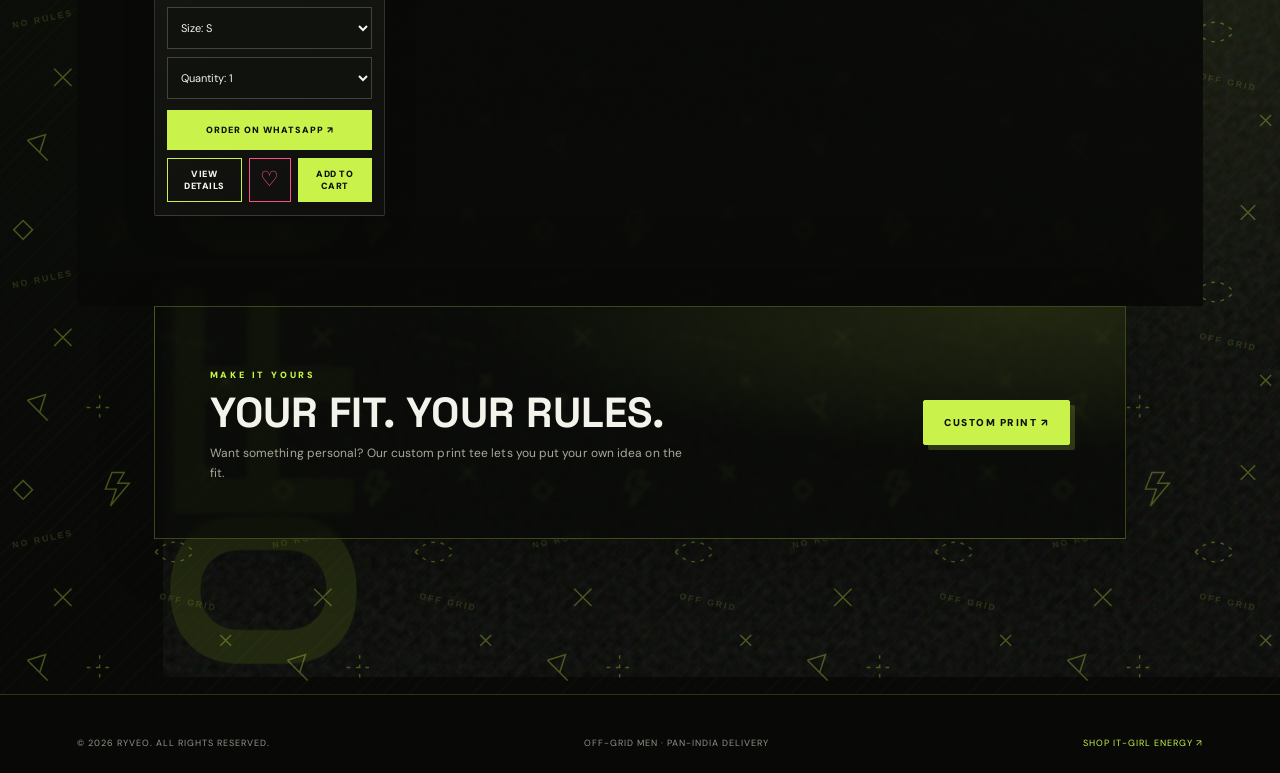
==== commit 6b9cb318: "Wire Phase 3 experience into boys.html" ====
--- a/boys.html
+++ b/boys.html
@@ -6,4 +6,4 @@
 <div class="collection-marquee"><span>NO BASIC ENERGY ✳ BUILT DIFFERENT ✳ YOUR FIT YOUR RULES ✳ RYVEO STREETWEAR ✳ NO BASIC ENERGY ✳ BUILT DIFFERENT ✳ YOUR FIT YOUR RULES ✳ RYVEO STREETWEAR ✳</span><span>NO BASIC ENERGY ✳ BUILT DIFFERENT ✳ YOUR FIT YOUR RULES ✳ RYVEO STREETWEAR ✳ NO BASIC ENERGY ✳ BUILT DIFFERENT ✳ YOUR FIT YOUR RULES ✳ RYVEO STREETWEAR ✳</span></div>
 <section class="collection-products" id="boys-drop"><div class="products-top"><div><span class="collection-kicker">THE CURRENT ROTATION</span><h2>THE MEN <span style="color:var(--accent)">DROP.</span></h2></div><p>Pick your design, choose your size and order directly through WhatsApp.</p></div><div class="collection-grid" id="collection-grid"></div></section>
 <section class="collection-custom"><div><span class="collection-kicker">MAKE IT YOURS</span><h3>YOUR FIT. YOUR RULES.</h3><p>Want something personal? Our custom print tee lets you put your own idea on the fit.</p></div><a class="collection-btn" href="index.html#custom">CUSTOM PRINT ↗</a></section></main>
-<footer class="collection-footer"><span>© <span id="year"></span> RYVEO. ALL RIGHTS RESERVED.</span><span>OFF-GRID MEN · PAN-INDIA DELIVERY</span><a href="girls.html">SHOP IT-GIRL ENERGY ↗</a></footer><script src="catalog.js"></script><script src="collections.js"></script><script src="store.js"></script><script src="ryveo-upgrade.js?v=hybrid-2026"></script></body></html>+<footer class="collection-footer"><span>© <span id="year"></span> RYVEO. ALL RIGHTS RESERVED.</span><span>OFF-GRID MEN · PAN-INDIA DELIVERY</span><a href="girls.html">SHOP IT-GIRL ENERGY ↗</a></footer><script src="catalog.js"></script><script src="collections.js"></script><script src="store.js"></script><script src="ryveo-upgrade.js?v=hybrid-2026"></script><script src="ryveo-phase3.js?v=20261124"></script></body></html>
--- a/ryveo-site-polish.css
+++ b/ryveo-site-polish.css
@@ -116,3 +116,128 @@
 @media(max-width:850px){.hero{grid-template-columns:1fr;min-height:620px}.hero-inner{max-width:700px}.orb{right:4%;top:12%;opacity:.7}.collection-hero{grid-template-columns:1fr  .8fr;gap:25px}.collection-title{font-size:clamp(58px,9vw,100px)}.collection-nav{gap:13px}.collection-nav a{font-size:9px}.footer-top{gap:24px}}
 @media(max-width:650px){header{padding:12px 16px}.collection-header{min-height:unset;display:flex;align-items:center;flex-wrap:wrap;padding:12px 16px;gap:8px}.collection-logo{font-size:23px}.collection-nav{order:3;width:100%;display:flex;gap:18px;overflow-x:auto;white-space:nowrap;padding:7px 0 4px;scrollbar-width:none}.collection-nav::-webkit-scrollbar{display:none}.collection-nav a{font-size:9px;flex-shrink:0}.hero{min-height:590px;padding:65px 22px 48px;display:flex}.hero h1{font-size:clamp(58px,15vw,92px)}.hero-copy{font-size:13px}.orb{width:150px;height:150px;right:-45px;top:12%;opacity:.5}.hero:after{font-size:110vw;right:-12%;top:65%}.nav{width:100%;order:3;overflow-x:auto;gap:16px;padding:6px 0}.nav a{font-size:9px;flex-shrink:0}.announcement{font-size:8px;letter-spacing:1.3px}.section-head,.products-top{align-items:flex-start;flex-direction:column}.products{grid-template-columns:repeat(2,minmax(0,1fr));gap:10px}.product{padding:7px}.product h3{font-size:13px}.product p{font-size:10px}.product select{min-height:39px;padding:9px 6px;font-size:10px}.order{font-size:9px;padding:12px 5px}.custom-banner{align-items:flex-start;flex-direction:column}.custom-banner .btn{width:100%}.trust-strip{display:grid;grid-template-columns:1fr;gap:14px}.footer-top{flex-direction:column}.footer-links{gap:14px}.footer-bottom{flex-direction:column;gap:9px}.collection-hero{display:flex;flex-direction:column;align-items:stretch;padding:55px 20px;gap:35px}.collection-copy{order:1}.collection-art{order:2;max-width:450px;width:100%;margin:0 auto}.collection-title{font-size:clamp(58px,16vw,95px)}.collection-desc{font-size:13px}.collection-products{padding:52px 14px}.collection-grid{grid-template-columns:repeat(2,minmax(0,1fr));gap:9px}.collection-custom{margin:0 14px 45px;padding:25px 20px;flex-direction:column;align-items:flex-start}.collection-custom .collection-btn{width:100%;text-align:center}.collection-footer{padding:28px 18px;align-items:flex-start;flex-direction:column}.ryveo-shell{padding:45px 16px}.ryveo-form-grid{grid-template-columns:1fr}.ryveo-field.wide{grid-column:auto}.ryveo-btn{width:100%}.ryveo-lookbook-hero{grid-template-columns:1fr;padding:55px 20px}.ryveo-lookbook-hero h1{font-size:clamp(64px,17vw,100px)}.ryveo-lookbook-hero-art{justify-self:center;width:min(100%,380px)}.ryveo-lookbook-story{padding:50px 14px}.ryveo-lookbook-story .ryveo-lookbook-grid{grid-template-columns:1fr 1fr}.ryveo-lookbook-story .ryveo-lookbook-tile{min-height:300px}.ryveo-lookbook-note{flex-direction:column;align-items:flex-start;padding:22px}.ryveo-lookbook-note a{width:100%;text-align:center}.ryveo-related-grid{grid-template-columns:1fr}}
 @media(prefers-reduced-motion:reduce){*,*:before,*:after{scroll-behavior:auto!important;animation:none!important;transition:none!important}}
+
+
+/* Safety fallback: never leave clickable homepage content visually hidden if reveal JS fails. */
+.reveal{opacity:1;transform:none}
+.reveal.is-visible{opacity:1;transform:none}
+
+
+/* RYVEO Phase 2 — clearer shopping, stronger editorial hierarchy */
+.rv-shop-tools{display:grid;grid-template-columns:minmax(220px,1.5fr) minmax(150px,.7fr) minmax(165px,.7fr) auto;align-items:end;gap:12px;margin:0 0 22px;padding:17px;background:linear-gradient(120deg,rgba(255,255,255,.055),rgba(255,255,255,.018));border:1px solid var(--rv-line)}
+.rv-shop-tools label{display:grid;gap:7px;min-width:0}
+.rv-shop-tools label>span{font-size:8px;font-weight:800;letter-spacing:1.8px;color:var(--rv-muted)}
+.rv-shop-tools input,.rv-shop-tools select{width:100%;height:44px;padding:0 13px;background:#10110e;color:var(--rv-ink);border:1px solid rgba(255,255,255,.18);border-radius:0;font:inherit;font-size:12px;outline:none}
+.rv-shop-tools input:focus,.rv-shop-tools select:focus{border-color:var(--rv-lime);box-shadow:0 0 0 3px rgba(214,255,63,.09)}
+.rv-shop-tools input::placeholder{color:#77786d}
+#rv-result-count{margin:0 0 13px;color:var(--rv-muted);font-size:10px;letter-spacing:1px;white-space:nowrap}
+#products>.product[hidden]{display:none!important}
+.rv-no-results{padding:42px 18px;text-align:center;color:var(--rv-muted);border:1px dashed var(--rv-line);font-size:13px}
+.rv-brand-story{display:grid;grid-template-columns:minmax(0,.95fr) minmax(0,1.05fr);align-items:center;gap:clamp(30px,6vw,90px);margin:clamp(55px,8vw,110px) 0;padding:clamp(20px,4vw,48px);border:1px solid var(--rv-line);background:radial-gradient(ellipse at 0 100%,rgba(214,255,63,.09),transparent 45%),linear-gradient(125deg,#191b14,#10110e)}
+.rv-brand-story-image{position:relative;min-height:430px;overflow:hidden;background:#1b1d17}
+.rv-brand-story-image img{width:100%;height:100%;min-height:430px;display:block;object-fit:cover;filter:saturate(.82);transition:transform .8s cubic-bezier(.16,1,.3,1)}
+.rv-brand-story:hover .rv-brand-story-image img{transform:scale(1.035)}
+.rv-brand-story-image span{position:absolute;left:15px;bottom:15px;padding:9px 12px;background:#10110e;color:var(--rv-lime);font-size:8px;letter-spacing:1.8px;font-weight:800}
+.rv-brand-story-copy h2{font-family:'Space Grotesk',sans-serif;font-size:clamp(45px,7vw,88px);line-height:.83;letter-spacing:-.09em;margin:20px 0}
+.rv-brand-story-copy h2 em{color:var(--rv-lime);font-style:normal}
+.rv-brand-story-copy p{max-width:490px;color:var(--rv-muted);font-size:13px;line-height:1.9}
+.rv-story-points{display:flex;flex-wrap:wrap;gap:10px 20px;margin:26px 0;color:#d7d7cb;font-size:8px;font-weight:800;letter-spacing:1.3px}
+.rv-brand-story-copy .btn{margin-top:5px}
+.rv-brand-story+.custom-banner{margin-top:0}
+.rv-shop-tools+ .products{margin-top:0}
+.product{border-radius:2px}
+.product .image-wrap{background:linear-gradient(145deg,#272920,#141510)}
+.product .image-wrap img{transition:transform .8s cubic-bezier(.16,1,.3,1),filter .5s}
+.product:hover .image-wrap img{transform:scale(1.055);filter:contrast(1.035)}
+.product h3{cursor:pointer}
+.product select{cursor:pointer}
+.order{cursor:pointer}
+.ryveo-faq details{transition:border-color .25s,background .25s}
+.ryveo-faq details[open]{background:rgba(214,255,63,.045);border-color:rgba(214,255,63,.32)}
+.ryveo-faq summary{cursor:pointer}
+.ryveo-page .ryveo-shell{min-height:55vh}
+.ryveo-product-image img{transition:transform .65s cubic-bezier(.16,1,.3,1)}
+.ryveo-product-image:hover img{transform:scale(1.025)}
+.ryveo-cart-items,.ryveo-checkout-summary,.ryveo-summary{box-shadow:0 18px 55px rgba(0,0,0,.16)}
+.ryveo-field input,.ryveo-field select,.ryveo-field textarea{transition:border-color .2s,box-shadow .2s}
+.ryveo-btn,.collection-btn,.order,.modal-order{cursor:pointer}
+@media(max-width:760px){
+ .rv-shop-tools{grid-template-columns:1fr 1fr;gap:10px;padding:13px}
+ .rv-shop-tools .rv-search{grid-column:1/-1}
+ #rv-result-count{align-self:center;margin:0}
+ .rv-brand-story{grid-template-columns:1fr;gap:24px;padding:16px}
+ .rv-brand-story-image,.rv-brand-story-image img{min-height:300px;max-height:430px}
+ .rv-brand-story-copy h2{font-size:clamp(48px,13vw,76px)}
+}
+@media(max-width:420px){.rv-shop-tools{grid-template-columns:1fr}.rv-shop-tools .rv-search{grid-column:auto}#rv-result-count{margin-top:4px}}
+@media(prefers-reduced-motion:reduce){.rv-brand-story-image img,.product .image-wrap img{transition:none!important}}
+
+
+/* RYVEO PHASE 3 — hybrid editorial discovery + utility */
+.rv-vibe-finder{margin:clamp(55px,8vw,105px) 6%;padding:clamp(25px,5vw,58px);display:grid;grid-template-columns:minmax(0,1fr) minmax(280px,.85fr);gap:25px 55px;align-items:center;border:1px solid rgba(214,255,63,.28);background:radial-gradient(ellipse at 95% 0,rgba(214,255,63,.11),transparent 38%),linear-gradient(125deg,#1a1c15,#10110e)}
+.rv-vibe-intro h2{font:700 clamp(38px,5.6vw,70px)/.88 'Space Grotesk';letter-spacing:-.085em;margin:17px 0}
+.rv-vibe-intro h2 em{font-style:normal;color:var(--rv-lime)}
+.rv-vibe-intro p{max-width:420px;color:var(--rv-muted);font-size:13px;line-height:1.8}
+.rv-vibe-controls{display:grid;gap:12px}
+.rv-vibe-controls label{display:grid;gap:7px}
+.rv-vibe-controls label span,.rv-custom-preview-head span+span{font-size:8px;letter-spacing:1.8px;font-weight:800;color:var(--rv-muted)}
+.rv-vibe-controls select{height:48px;padding:0 13px;background:#10110e;color:#f5f4ec;border:1px solid rgba(255,255,255,.2);font:inherit;font-size:12px}
+.rv-vibe-controls button{width:100%;cursor:pointer}
+.rv-vibe-result{grid-column:1/-1;min-height:48px;padding-top:18px;border-top:1px solid rgba(255,255,255,.12)}
+.rv-vibe-result>span{font-size:9px;letter-spacing:1.6px;color:var(--rv-muted)}
+.rv-vibe-result-heading{display:flex;justify-content:space-between;gap:15px;margin-bottom:13px;font-size:9px;letter-spacing:1.6px}
+.rv-vibe-result-heading b{color:var(--rv-lime)}
+.rv-vibe-picks{display:grid;grid-template-columns:repeat(3,minmax(0,1fr));gap:12px}
+.rv-vibe-pick{display:flex;align-items:center;gap:12px;min-width:0;padding:9px;background:rgba(255,255,255,.045);border:1px solid rgba(255,255,255,.1)}
+.rv-vibe-pick img{width:68px;height:82px;object-fit:cover;background:#25261f}
+.rv-vibe-pick span{display:grid;gap:7px;min-width:0}
+.rv-vibe-pick strong{font:700 13px 'Space Grotesk'}
+.rv-vibe-pick small{font-size:8px;letter-spacing:.8px;color:var(--rv-lime)}
+.rv-product-zoomable{cursor:zoom-in;transition:transform .35s,filter .35s}
+.rv-product-zoomable:hover{filter:brightness(1.05)}
+.rv-image-lightbox{position:fixed;inset:0;z-index:10000;background:rgba(5,6,4,.94);display:grid;place-items:center;padding:5vw;backdrop-filter:blur(12px)}
+.rv-image-lightbox img{max-width:min(90vw,900px);max-height:86vh;object-fit:contain;box-shadow:0 20px 80px #0009}
+.rv-image-lightbox button{position:absolute;right:22px;top:18px;width:46px;height:46px;border:1px solid #ffffff55;background:#171914;color:white;font-size:28px;cursor:pointer}
+.rv-product-tools{display:flex;gap:10px;flex-wrap:wrap;margin:22px 0}
+.rv-product-tools a,.rv-product-tools button,.rv-fit-note a{padding:11px 14px;border:1px solid var(--rv-line);background:transparent;color:inherit;font-size:9px;font-weight:800;letter-spacing:1px;cursor:pointer}
+.rv-fit-note{margin:24px 0;padding:18px;border:1px solid var(--rv-line);background:rgba(255,255,255,.035)}
+.rv-fit-note strong{font-size:9px;letter-spacing:1.8px;color:var(--rv-lime)}
+.rv-fit-note p{font-size:12px;line-height:1.8;color:var(--rv-muted)}
+.rv-mobile-buybar{display:none}
+.rv-cart-discover{margin-top:35px;padding:24px 0;border-top:1px solid var(--rv-line)}
+.rv-cart-discover h2{font:700 clamp(25px,4vw,38px) 'Space Grotesk';letter-spacing:-.06em;margin:10px 0 18px}
+.rv-cart-discover>div{display:grid;grid-template-columns:repeat(3,minmax(0,1fr));gap:13px}
+.rv-cart-discover a{display:grid;gap:8px;padding:10px;background:rgba(255,255,255,.035);border:1px solid var(--rv-line)}
+.rv-cart-discover img{width:100%;aspect-ratio:4/3;object-fit:cover}
+.rv-cart-discover strong{font:700 13px 'Space Grotesk'}
+.rv-cart-discover small{font-size:9px;color:var(--rv-lime);letter-spacing:1px}
+.rv-custom-preview-panel{margin:28px 0;padding:20px;border:1px solid var(--rv-line);background:linear-gradient(135deg,rgba(214,255,63,.07),rgba(255,255,255,.025))}
+.rv-custom-preview-head{display:flex;justify-content:space-between;gap:15px;align-items:center}
+.rv-custom-tee-stage{max-width:390px;margin:10px auto 0}
+.rv-custom-tee-stage svg{display:block;width:100%;height:auto;max-height:410px}
+.rv-custom-tee-stage.is-back svg text#rv-custom-preview-text{transform:translateY(0)}
+.rv-custom-tee-stage.is-both:after{content:"FRONT + BACK PRINT REQUESTED";display:block;text-align:center;color:var(--rv-lime);font-size:8px;letter-spacing:1.5px}
+.rv-custom-preview-panel>p{margin:8px 0 0;text-align:center;color:var(--rv-muted);font-size:10px;line-height:1.7}
+body.girls-page .rv-vibe-finder{background:linear-gradient(130deg,#fff9fb,#f5eafa);border-color:#edcbd9;color:#261b25}
+body.girls-page .rv-vibe-intro h2 em{color:#e85e91}
+body.girls-page .rv-vibe-controls select{background:#fff;color:#261b25;border-color:#edcbd9}
+body.girls-page .rv-vibe-result{border-color:#edcbd9}
+body.girls-page .rv-vibe-pick{background:#fff;border-color:#efd8e2}
+body.girls-page .rv-vibe-pick small{color:#d83b73}
+body.girls-page .rv-custom-preview-panel{background:linear-gradient(130deg,#fff5f8,#eee6ff);border-color:#edcbd9}
+body.girls-page .rv-custom-preview-panel>p{color:#756574}
+@media(max-width:760px){
+ .rv-vibe-finder{margin:48px 4%;grid-template-columns:1fr;gap:18px;padding:23px 18px}
+ .rv-vibe-picks{grid-template-columns:1fr}
+ .rv-vibe-pick img{width:62px;height:72px}
+ .rv-vibe-result-heading{font-size:8px}
+ .rv-cart-discover>div{grid-template-columns:1fr 1fr}
+ .rv-mobile-buybar{position:fixed;z-index:85;left:0;right:0;bottom:0;padding:10px 14px calc(10px + env(safe-area-inset-bottom));background:rgba(12,13,10,.96);border-top:1px solid rgba(214,255,63,.28);display:flex;align-items:center;justify-content:space-between;gap:12px;transform:translateY(110%);transition:transform .25s;backdrop-filter:blur(12px)}
+ .rv-mobile-buybar.is-visible{transform:translateY(0)}
+ .rv-mobile-buybar span{font-size:8px;letter-spacing:1px;color:#aaa99d}
+ .rv-mobile-buybar button{border:0;background:#d6ff3f;color:#10110e;padding:13px 14px;font-size:9px;font-weight:900;letter-spacing:.7px;white-space:nowrap}
+ .rv-image-lightbox{padding:12px}
+ .rv-product-tools{display:grid;grid-template-columns:1fr 1fr}
+ .rv-product-tools>*{text-align:center}
+}
+@media(prefers-reduced-motion:reduce){.rv-mobile-buybar{transition:none}}
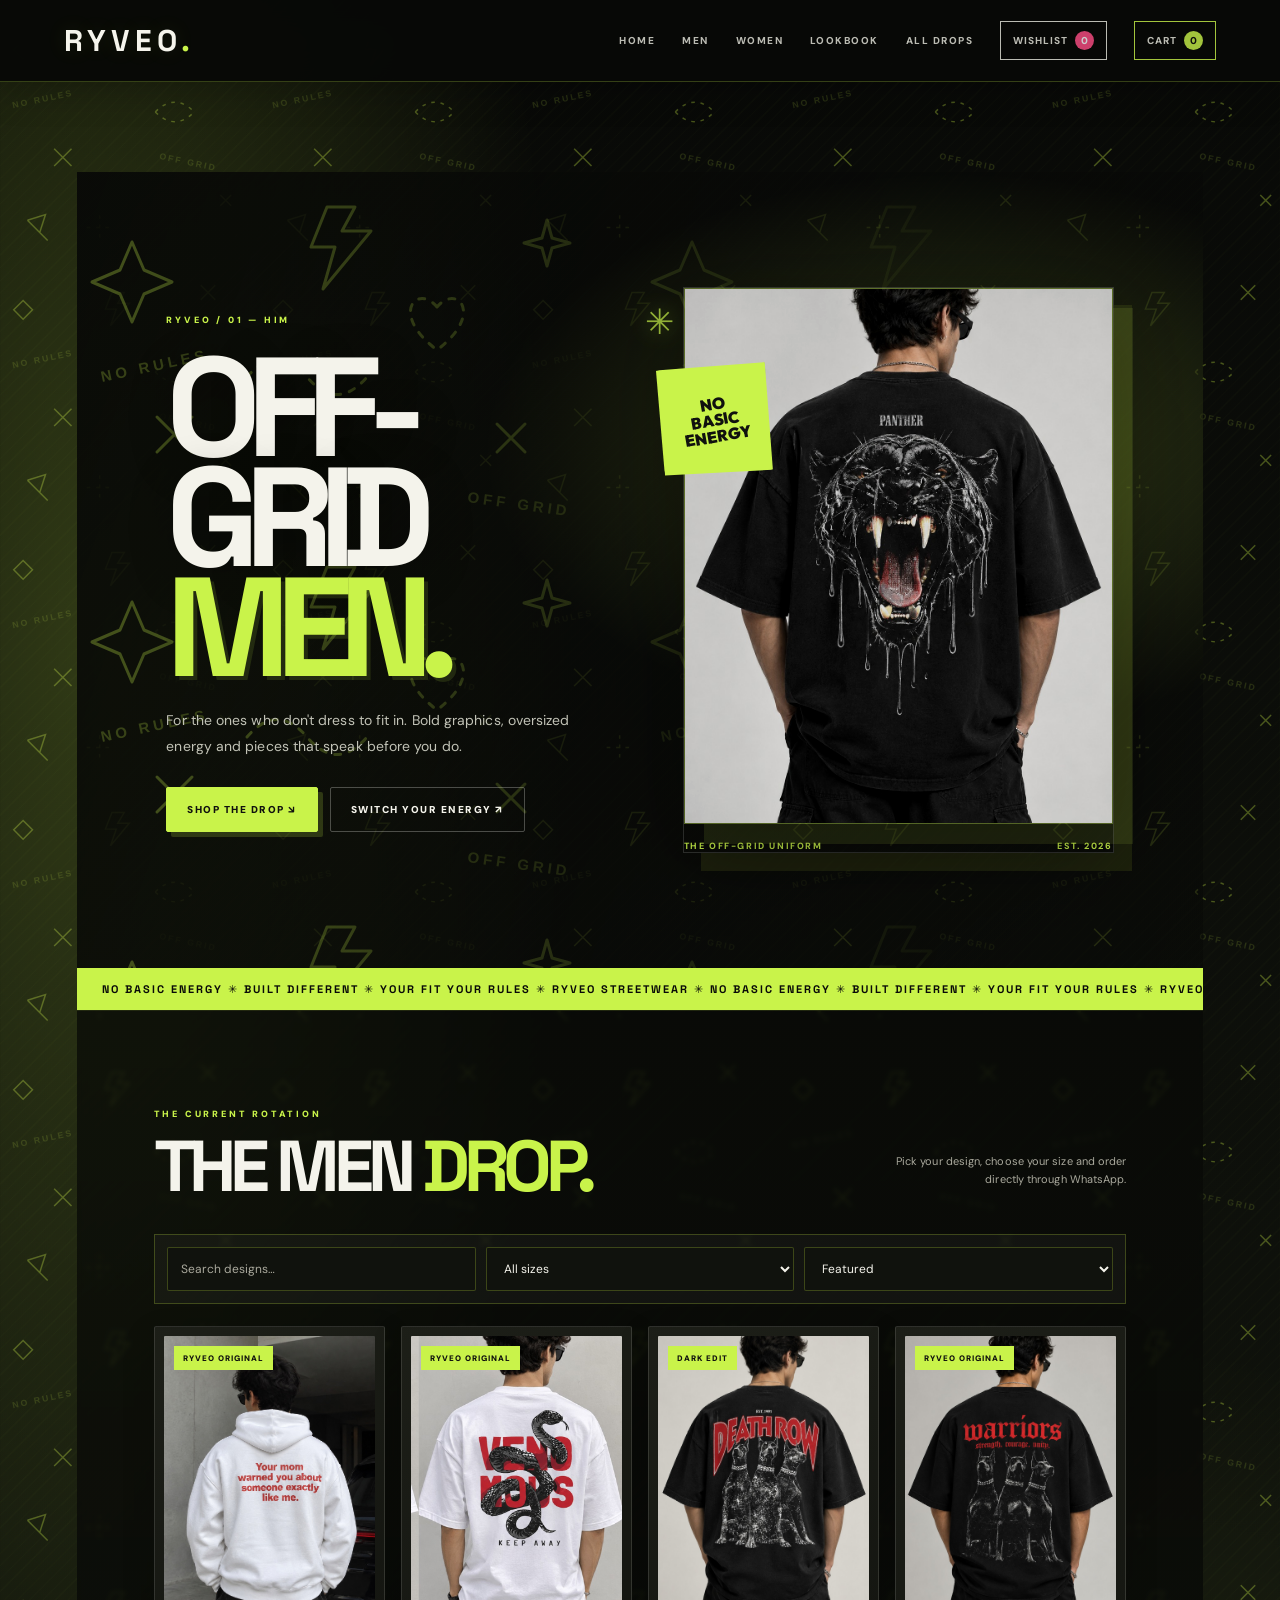
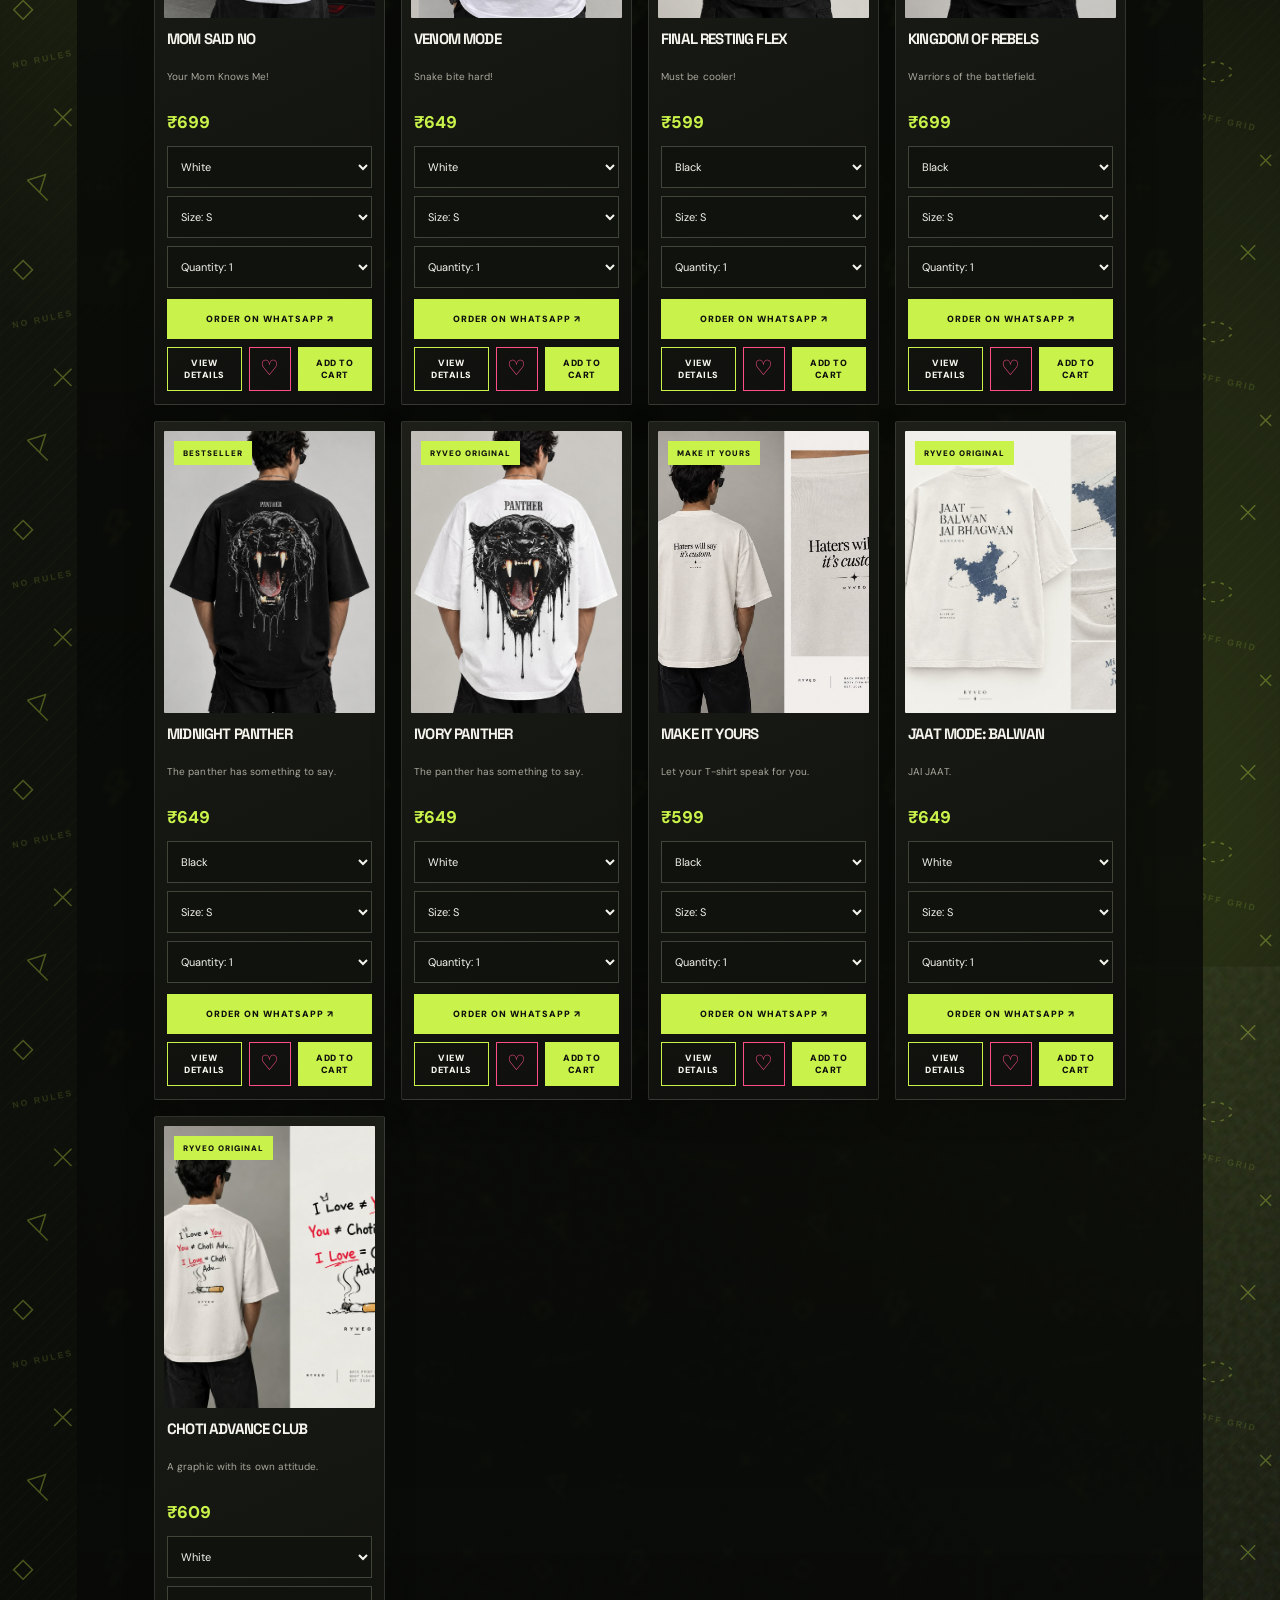
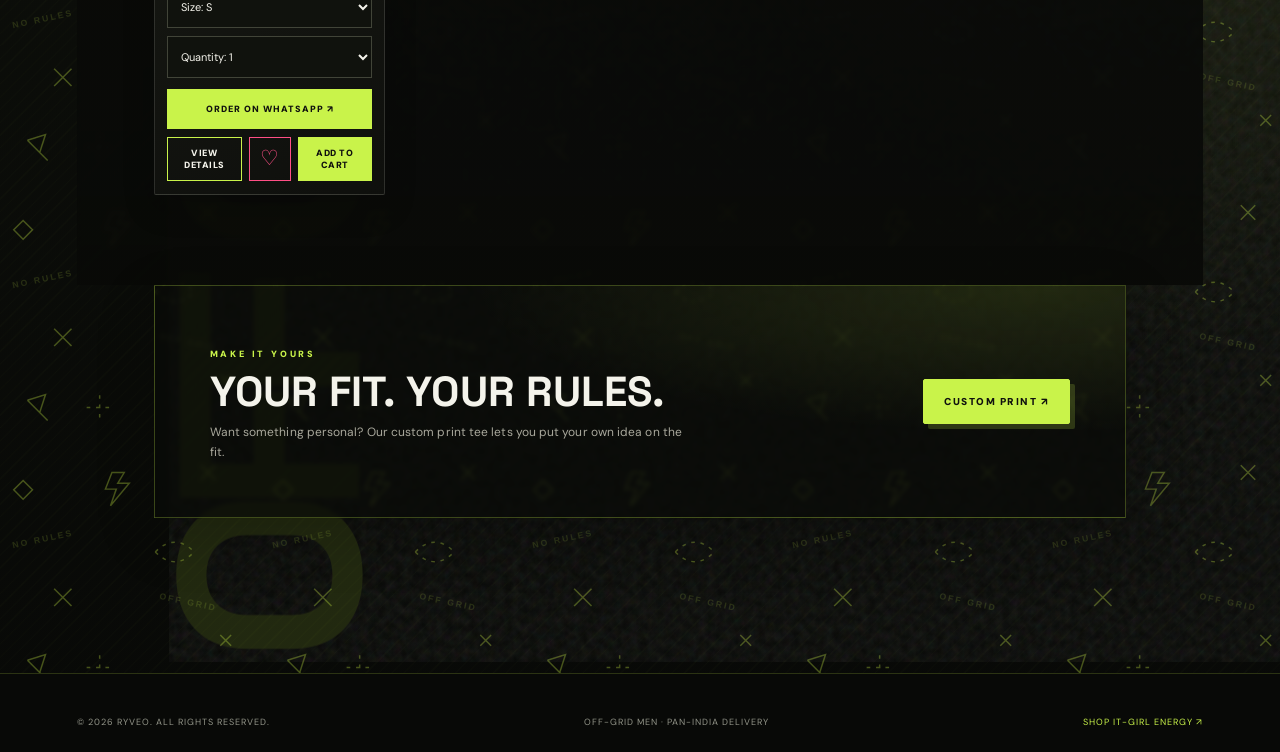
==== commit de9d21b5: "Remove visible escaped newline before head close" ====
--- a/boys.html
+++ b/boys.html
@@ -1,5 +1,6 @@
 <!DOCTYPE html>
-<html lang="en"><head><meta charset="UTF-8"><meta name="viewport" content="width=device-width, initial-scale=1.0"><meta name="theme-color" content="#10110e"><title>Off-Grid Men | RYVEO</title><meta name="description" content="Off-Grid Men by RYVEO. Streetwear for the ones who never blend in."><link rel="stylesheet" href="collections.css?v=offgrid-20261121"><link rel="stylesheet" href="store.css"><link rel="stylesheet" href="ryveo-upgrade.css?v=hybrid-2026"><link rel="stylesheet" href="ryveo-site-polish.css?v=20261124">\n</head>
+<html lang="en"><head><meta charset="UTF-8"><meta name="viewport" content="width=device-width, initial-scale=1.0"><meta name="theme-color" content="#10110e"><title>Off-Grid Men | RYVEO</title><meta name="description" content="Off-Grid Men by RYVEO. Streetwear for the ones who never blend in."><link rel="stylesheet" href="collections.css?v=offgrid-20261121"><link rel="stylesheet" href="store.css"><link rel="stylesheet" href="ryveo-upgrade.css?v=hybrid-2026"><link rel="stylesheet" href="ryveo-site-polish.css?v=phase3-20261124">
+</head>
 <body class="boys-page" data-collection="boys">
 <header class="collection-header"><a class="collection-logo" href="index.html">RYVEO<span>.</span></a><nav class="collection-nav"><a href="index.html">HOME</a><a href="boys.html">MEN</a><a href="girls.html">WOMEN</a><a href="lookbook.html">LOOKBOOK</a><a href="index.html#all-drops">ALL DROPS</a></nav></header>
 <main><section class="collection-hero"><div class="collection-copy"><span class="collection-kicker">RYVEO / 01 — HIM</span><h1 class="collection-title">OFF-GRID <span>MEN.</span></h1><p class="collection-desc">For the ones who don't dress to fit in. Bold graphics, oversized energy and pieces that speak before you do.</p><div class="collection-actions"><a class="collection-btn" href="#boys-drop">SHOP THE DROP ↘</a><a class="collection-btn ghost" href="girls.html">SWITCH YOUR ENERGY ↗</a></div></div><div class="collection-art"><img src="black%20panther.jpg" alt="RYVEO Off-Grid Men graphic tee"><div class="art-sticker">NO<br>BASIC<br>ENERGY</div><div class="art-caption"><span>THE OFF-GRID UNIFORM</span><span>EST. 2026</span></div></div></section>
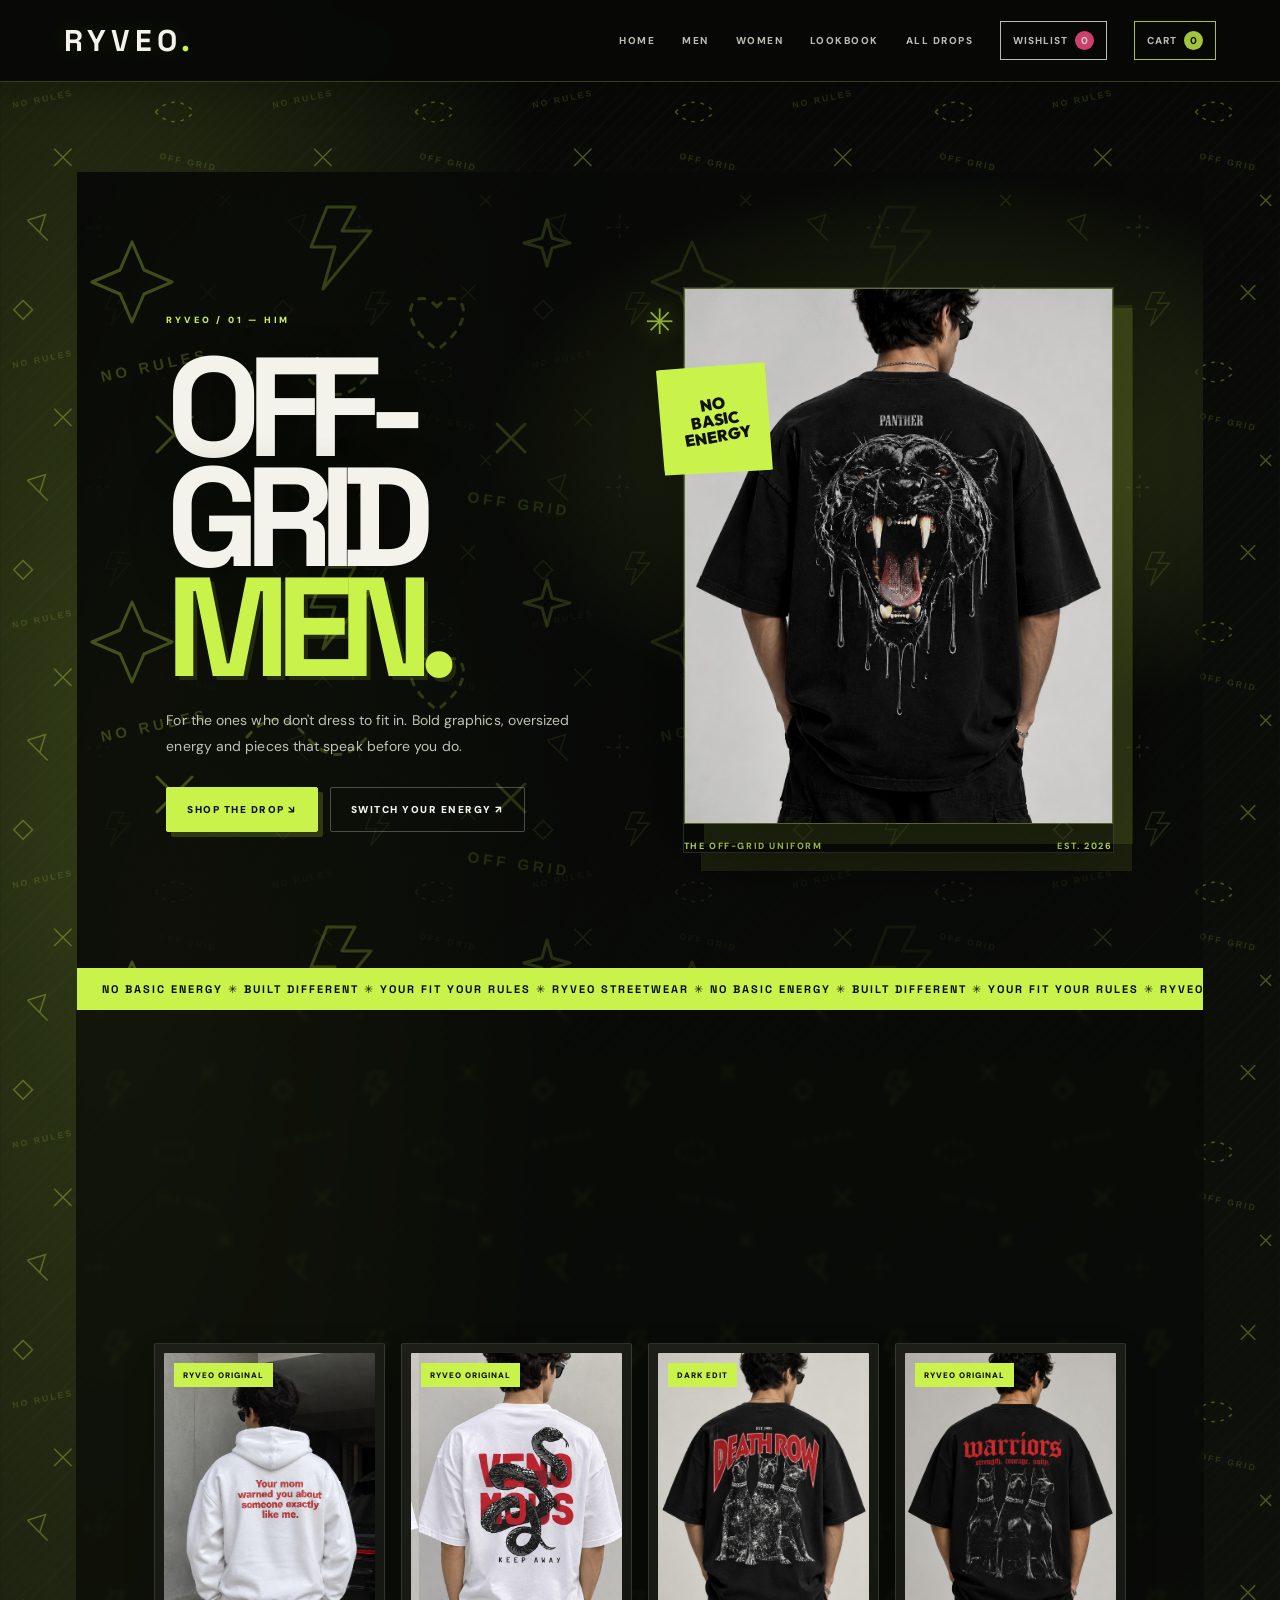
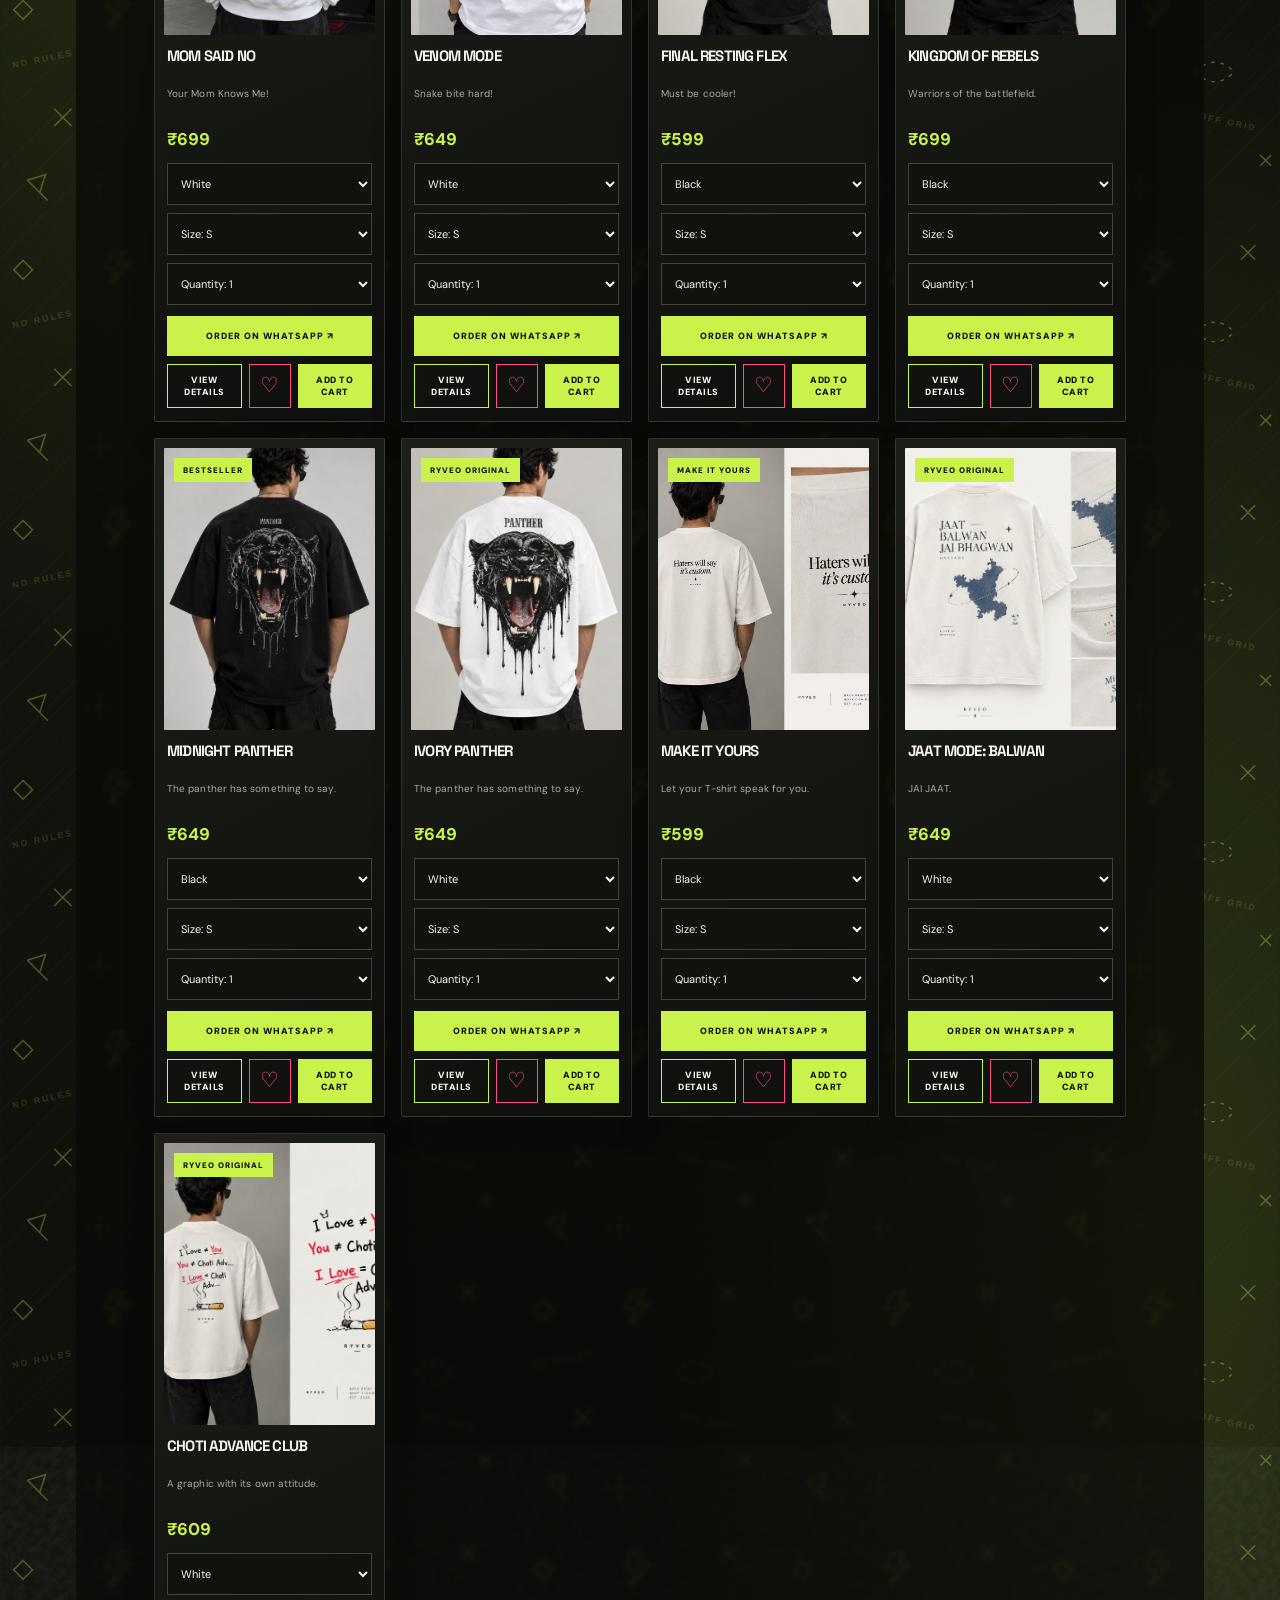
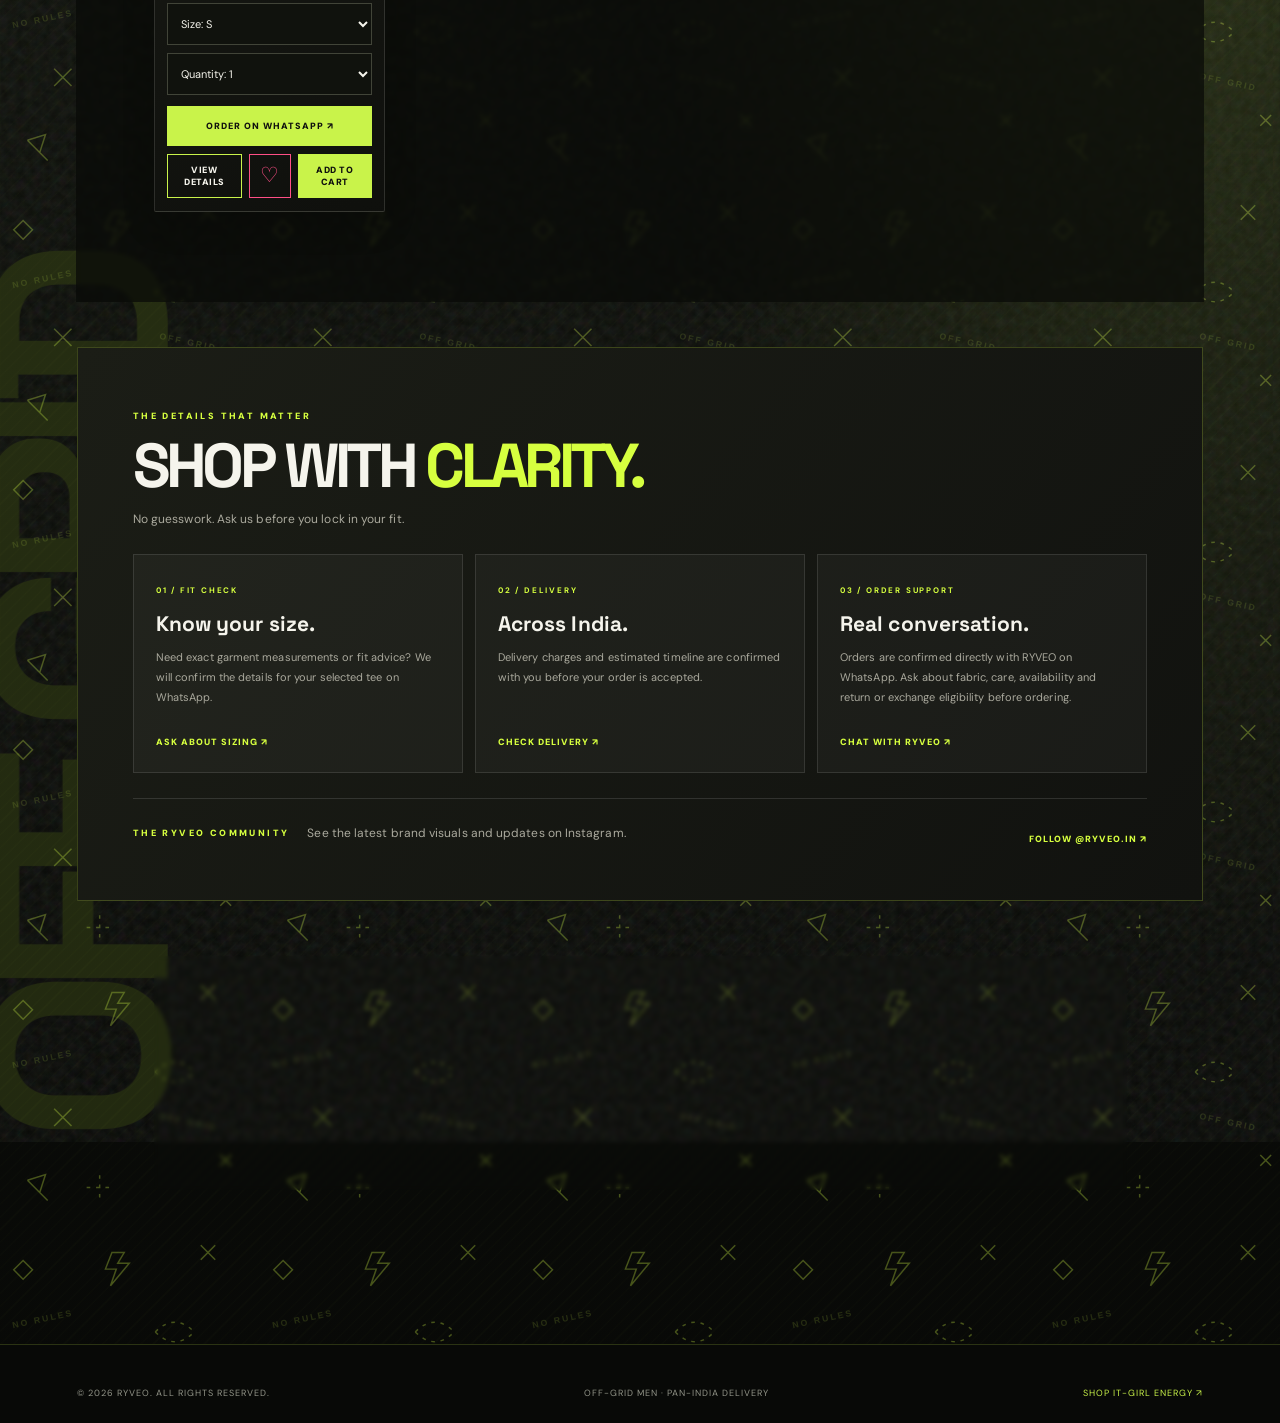
==== commit 489b58bf: "Wire RYVEO 3.0 upgrades across storefront" ====
--- a/boys.html
+++ b/boys.html
@@ -1,10 +1,12 @@
 <!DOCTYPE html>
 <html lang="en"><head><meta charset="UTF-8"><meta name="viewport" content="width=device-width, initial-scale=1.0"><meta name="theme-color" content="#10110e"><title>Off-Grid Men | RYVEO</title><meta name="description" content="Off-Grid Men by RYVEO. Streetwear for the ones who never blend in."><link rel="stylesheet" href="collections.css?v=offgrid-20261121"><link rel="stylesheet" href="store.css"><link rel="stylesheet" href="ryveo-upgrade.css?v=hybrid-2026"><link rel="stylesheet" href="ryveo-site-polish.css?v=phase3-20261124">
+<link rel="stylesheet" href="ryveo-30.css?v=20261124">
 </head>
 <body class="boys-page" data-collection="boys">
 <header class="collection-header"><a class="collection-logo" href="index.html">RYVEO<span>.</span></a><nav class="collection-nav"><a href="index.html">HOME</a><a href="boys.html">MEN</a><a href="girls.html">WOMEN</a><a href="lookbook.html">LOOKBOOK</a><a href="index.html#all-drops">ALL DROPS</a></nav></header>
 <main><section class="collection-hero"><div class="collection-copy"><span class="collection-kicker">RYVEO / 01 — HIM</span><h1 class="collection-title">OFF-GRID <span>MEN.</span></h1><p class="collection-desc">For the ones who don't dress to fit in. Bold graphics, oversized energy and pieces that speak before you do.</p><div class="collection-actions"><a class="collection-btn" href="#boys-drop">SHOP THE DROP ↘</a><a class="collection-btn ghost" href="girls.html">SWITCH YOUR ENERGY ↗</a></div></div><div class="collection-art"><img src="black%20panther.jpg" alt="RYVEO Off-Grid Men graphic tee"><div class="art-sticker">NO<br>BASIC<br>ENERGY</div><div class="art-caption"><span>THE OFF-GRID UNIFORM</span><span>EST. 2026</span></div></div></section>
 <div class="collection-marquee"><span>NO BASIC ENERGY ✳ BUILT DIFFERENT ✳ YOUR FIT YOUR RULES ✳ RYVEO STREETWEAR ✳ NO BASIC ENERGY ✳ BUILT DIFFERENT ✳ YOUR FIT YOUR RULES ✳ RYVEO STREETWEAR ✳</span><span>NO BASIC ENERGY ✳ BUILT DIFFERENT ✳ YOUR FIT YOUR RULES ✳ RYVEO STREETWEAR ✳ NO BASIC ENERGY ✳ BUILT DIFFERENT ✳ YOUR FIT YOUR RULES ✳ RYVEO STREETWEAR ✳</span></div>
 <section class="collection-products" id="boys-drop"><div class="products-top"><div><span class="collection-kicker">THE CURRENT ROTATION</span><h2>THE MEN <span style="color:var(--accent)">DROP.</span></h2></div><p>Pick your design, choose your size and order directly through WhatsApp.</p></div><div class="collection-grid" id="collection-grid"></div></section>
-<section class="collection-custom"><div><span class="collection-kicker">MAKE IT YOURS</span><h3>YOUR FIT. YOUR RULES.</h3><p>Want something personal? Our custom print tee lets you put your own idea on the fit.</p></div><a class="collection-btn" href="index.html#custom">CUSTOM PRINT ↗</a></section></main>
-<footer class="collection-footer"><span>© <span id="year"></span> RYVEO. ALL RIGHTS RESERVED.</span><span>OFF-GRID MEN · PAN-INDIA DELIVERY</span><a href="girls.html">SHOP IT-GIRL ENERGY ↗</a></footer><script src="catalog.js"></script><script src="collections.js"></script><script src="store.js"></script><script src="ryveo-upgrade.js?v=hybrid-2026"></script><script src="ryveo-phase3.js?v=20261124"></script></body></html>+<section class="collection-custom"><div><span class="collection-kicker">MAKE IT YOURS</span><h3>YOUR FIT. YOUR RULES.</h3><p>Want something personal? Our custom print tee lets you put your own idea on the fit.</p></div><a class="collection-btn" href="custom-print.html">CUSTOM PRINT ↗</a></section></main>
+<footer class="collection-footer"><span>© <span id="year"></span> RYVEO. ALL RIGHTS RESERVED.</span><span>OFF-GRID MEN · PAN-INDIA DELIVERY</span><a href="girls.html">SHOP IT-GIRL ENERGY ↗</a></footer><script src="catalog.js"></script><script src="collections.js"></script><script src="store.js"></script><script src="ryveo-upgrade.js?v=hybrid-2026"></script><script src="ryveo-phase3.js?v=20261124"></script><script src="ryveo-30.js?v=20261124"></script>
+</body></html>
--- a/ryveo-site-polish.css
+++ b/ryveo-site-polish.css
@@ -241,3 +241,53 @@
  .rv-product-tools>*{text-align:center}
 }
 @media(prefers-reduced-motion:reduce){.rv-mobile-buybar{transition:none}}
+
+
+/* PHASE 4 — cinematic hero + THE DROP ZONE */
+.hero{min-height:min(790px,calc(100svh - 90px));padding-top:clamp(70px,9vw,125px);padding-bottom:clamp(65px,8vw,105px)}
+.hero:before{content:"";position:absolute;inset:0;z-index:0;pointer-events:none;background:linear-gradient(90deg,rgba(8,9,8,.38),transparent 68%),radial-gradient(ellipse at 75% 50%,rgba(201,243,74,.10),transparent 38%)}
+.hero-inner{max-width:690px}
+.hero h1.graffiti-wordmark{font-size:clamp(88px,13.5vw,184px);text-shadow:5px 6px 0 rgba(255,255,255,.07),0 18px 55px rgba(0,0,0,.35)}
+.hero-visual{max-width:460px;width:100%}
+.hero-photo{aspect-ratio:4/5;box-shadow:18px 20px 0 rgba(215,138,169,.16),0 28px 80px rgba(0,0,0,.4)}
+.hero-photo:before{content:"";position:absolute;inset:0;z-index:1;border:1px solid rgba(255,255,255,.22);pointer-events:none}
+.hero-photo img{filter:contrast(1.1) saturate(.82);transform:scale(1.015)}
+.hero-visual:hover .hero-photo img{transform:scale(1.075)}
+.hero-caption{font-size:9px;letter-spacing:2px}
+.rv-drop-zone{padding:clamp(65px,8vw,105px) 6%;background:linear-gradient(180deg,rgba(15,16,14,.96),rgba(18,18,16,.88));border-top:1px solid rgba(255,255,255,.11);border-bottom:1px solid rgba(255,255,255,.11)}
+.rv-drop-heading{max-width:1280px;margin:0 auto 30px;display:flex;align-items:end;justify-content:space-between;gap:25px}
+.rv-drop-heading h2{font:700 clamp(44px,7vw,86px)/.9 'Space Grotesk',sans-serif;letter-spacing:-.085em;margin:14px 0}
+.rv-drop-heading h2 em{font-style:normal;color:var(--graffiti-lime)}
+.rv-drop-heading p{color:#aaa99d;font-size:13px;line-height:1.7;margin:0;max-width:430px}
+.rv-drop-all{display:inline-flex;align-items:center;gap:22px;padding:14px 18px;border:1px solid rgba(201,243,74,.55);border-radius:999px;color:var(--graffiti-lime);font-size:9px;font-weight:900;letter-spacing:1.5px;white-space:nowrap;transition:background .25s,color .25s,transform .25s}
+.rv-drop-all:hover{background:var(--graffiti-lime);color:#111;transform:translateY(-3px)}
+.rv-drop-grid{max-width:1280px;margin:auto;display:grid;grid-template-columns:1.22fr 1fr 1fr 1fr;gap:14px;align-items:start}
+.rv-drop-card{min-width:0;display:block;padding:9px;background:#171815;border:1px solid rgba(255,255,255,.12);border-radius:9px;transition:transform .4s cubic-bezier(.16,1,.3,1),border-color .3s,box-shadow .3s}
+.rv-drop-card:hover{transform:translateY(-8px);border-color:rgba(201,243,74,.65);box-shadow:0 22px 55px rgba(0,0,0,.35)}
+.rv-drop-image{position:relative;aspect-ratio:3/4;overflow:hidden;background:#252620;border-radius:5px}
+.rv-drop-image:after{content:"";position:absolute;inset:35% 0 0;background:linear-gradient(transparent,rgba(0,0,0,.55));pointer-events:none}
+.rv-drop-image img{width:100%;height:100%;display:block;object-fit:cover;transition:transform .8s cubic-bezier(.16,1,.3,1)}
+.rv-drop-card:hover .rv-drop-image img{transform:scale(1.06)}
+.rv-drop-tag{position:absolute;z-index:1;top:12px;left:12px;padding:8px 10px;background:rgba(10,11,10,.82);border:1px solid rgba(255,255,255,.22);color:#f5f4ec;font-size:8px;font-weight:800;letter-spacing:1.3px}
+.rv-drop-meta{display:flex;align-items:center;justify-content:space-between;gap:8px;padding:14px 4px 5px}
+.rv-drop-meta strong{display:block;font:700 clamp(11px,1.15vw,15px)/1.2 'Space Grotesk',sans-serif;letter-spacing:-.3px}
+.rv-drop-meta small{display:block;margin-top:6px;color:#8f9085;font-size:8px;letter-spacing:1px}
+.rv-drop-meta>b{color:var(--graffiti-lime);font-size:12px;white-space:nowrap}
+.rv-drop-meta>b span{margin-left:5px}
+@media(max-width:900px){.rv-drop-grid{grid-template-columns:repeat(2,minmax(0,1fr))}.rv-drop-card.rv-drop-feature{grid-row:span 1}.hero{min-height:650px}.hero h1.graffiti-wordmark{font-size:clamp(82px,12vw,140px)}}
+@media(max-width:700px){.hero{min-height:0;padding:65px 6% 50px}.hero h1.graffiti-wordmark{font-size:clamp(78px,21vw,128px)}.hero-visual{width:82%;max-width:360px;margin:38px auto 10px}.hero-photo{aspect-ratio:4/4.6}.rv-drop-zone{padding:58px 4%}.rv-drop-heading{align-items:flex-start;flex-direction:column;margin-bottom:22px}.rv-drop-heading h2{font-size:clamp(48px,13vw,72px)}.rv-drop-all{width:100%;justify-content:space-between}.rv-drop-grid{gap:9px}.rv-drop-card{padding:6px;border-radius:7px}.rv-drop-meta{align-items:flex-start;flex-direction:column;padding:11px 3px 4px}.rv-drop-meta strong{font-size:12px}.rv-drop-meta>b{font-size:11px}.rv-drop-tag{top:8px;left:8px;font-size:7px;padding:6px 7px}}
+@media(prefers-reduced-motion:reduce){.rv-drop-card,.rv-drop-image img,.rv-drop-all{transition:none}.hero-photo img{animation:none}}
+
+
+/* FIX — high-contrast announcement strip directly below the navigation */
+body>.announcement{
+  position:relative!important;z-index:31!important;display:flex!important;align-items:center!important;justify-content:center!important;flex-wrap:wrap!important;gap:10px clamp(10px,2vw,24px)!important;
+  min-height:42px!important;width:100%!important;margin:0!important;padding:11px 16px!important;
+  background:#d6ff3f!important;color:#10110e!important;border:0!important;border-bottom:1px solid rgba(16,17,14,.18)!important;
+  box-shadow:0 3px 22px rgba(214,255,63,.22)!important;text-align:center!important;
+  font:900 10px/1.35 'DM Sans',sans-serif!important;letter-spacing:2px!important;text-transform:uppercase!important;
+  opacity:1!important;visibility:visible!important;
+}
+body>.announcement .announcement-message{display:inline-block!important;color:#10110e!important;font-weight:900!important;opacity:1!important;visibility:visible!important}
+body>.announcement .announcement-divider{display:inline-block!important;color:#10110e!important;font-size:13px!important;line-height:1!important;opacity:.75!important}
+@media(max-width:600px){body>.announcement{min-height:38px!important;gap:6px 9px!important;padding:9px 10px!important;font-size:8px!important;letter-spacing:1.15px!important}}
--- a/ryveo-30.css
+++ b/ryveo-30.css
@@ -0,0 +1,32 @@
+/* RYVEO 3.0 — filter, trust and shopping clarity */
+.rv30-filter{display:grid;gap:7px;min-width:0}
+.rv30-filter>span{font-size:8px;font-weight:800;letter-spacing:1.8px;color:var(--rv-muted,#aaa99d)}
+.rv30-filter select{width:100%;height:44px;padding:0 12px;background:#10110e;color:#f5f4ec;border:1px solid rgba(255,255,255,.18);font:inherit;font-size:11px}
+.rv30-empty{margin:20px 0;padding:35px 18px;text-align:center;border:1px dashed rgba(255,255,255,.22);color:#aaa99d;font-size:10px;font-weight:800;letter-spacing:2px}
+.rv30-count{align-self:center;margin:0;color:#aaa99d;font-size:9px;font-weight:800;letter-spacing:1px;white-space:nowrap}
+.rv30-trust{margin:45px 0 55px;padding:clamp(25px,5vw,55px);background:linear-gradient(130deg,#1b1d16,#11120f);border:1px solid rgba(214,255,63,.2);color:#f5f4ec}
+.rv30-trust-head>span,.rv30-social>span{font-size:9px;font-weight:900;letter-spacing:2.4px;color:#d6ff3f}
+.rv30-trust-head h2,.rv30-product-details h2{font:700 clamp(35px,5.5vw,62px)/.95 'Space Grotesk',sans-serif;letter-spacing:-.075em;margin:13px 0}
+.rv30-trust-head h2 em,.rv30-product-details h2 em{font-style:normal;color:#d6ff3f}
+.rv30-trust-head p,.rv30-social p{color:#aaa99d;font-size:12px;line-height:1.7}
+.rv30-trust-grid,.rv30-detail-grid{display:grid;grid-template-columns:repeat(3,minmax(0,1fr));gap:12px;margin-top:25px}
+.rv30-trust-grid article,.rv30-detail-grid article{padding:22px;background:rgba(255,255,255,.035);border:1px solid rgba(255,255,255,.11)}
+.rv30-trust-grid article>b,.rv30-detail-grid article>b{font-size:8px;letter-spacing:1.8px;color:#d6ff3f}
+.rv30-trust-grid h3{font:700 21px 'Space Grotesk';margin:12px 0 8px}
+.rv30-trust-grid p,.rv30-detail-grid p{min-height:65px;color:#aaa99d;font-size:11px;line-height:1.8}
+.rv30-trust-grid a,.rv30-detail-grid a,.rv30-social a{display:inline-block;margin-top:12px;color:#d6ff3f;font-size:9px;font-weight:900;letter-spacing:1px}
+.rv30-social{display:flex;align-items:center;gap:18px;flex-wrap:wrap;margin-top:25px;padding-top:22px;border-top:1px solid rgba(255,255,255,.12)}
+.rv30-social p{margin:0;flex:1}
+.rv30-product-details{margin:40px 0;padding:30px;border:1px solid rgba(214,255,63,.22);background:linear-gradient(130deg,#1b1d16,#11120f);color:#f5f4ec}
+.rv30-product-details>span{font-size:9px;letter-spacing:2px;font-weight:900;color:#d6ff3f}
+.rv30-detail-grid article p{min-height:80px}
+.rv30-art-preview{position:absolute;z-index:3;left:50%;top:40%;transform:translate(-50%,-50%);width:26%;height:25%;object-fit:contain;mix-blend-mode:multiply;pointer-events:none}
+.rv30-art-preview[hidden]{display:none}
+.rv30-preview-note{color:#aaa99d;text-align:center;font-size:10px;line-height:1.7}
+.rv30-checkout-steps{display:flex;align-items:center;gap:12px;flex-wrap:wrap;margin:20px 0 25px;padding:16px;background:rgba(255,255,255,.035);border:1px solid rgba(255,255,255,.12)}
+.rv30-checkout-steps span{display:flex;align-items:center;gap:8px;color:#77786d;font-size:8px;font-weight:800;letter-spacing:1px}
+.rv30-checkout-steps span.is-active{color:#f5f4ec}
+.rv30-checkout-steps b{display:grid;place-items:center;width:25px;height:25px;border-radius:50%;background:#d6ff3f;color:#10110e;font-size:9px}
+.rv30-checkout-steps i{height:1px;min-width:18px;flex:1;background:rgba(255,255,255,.16)}
+@media(max-width:760px){.rv30-trust-grid,.rv30-detail-grid{grid-template-columns:1fr}.rv30-trust-grid p,.rv30-detail-grid p{min-height:0}.rv30-trust{margin:35px 0;padding:22px 16px}.rv30-product-details{padding:22px 16px}.rv30-checkout-steps{gap:8px}.rv30-checkout-steps span{font-size:7px}.rv30-checkout-steps i{min-width:8px}}
+@media(prefers-reduced-motion:reduce){.rv30-art-preview{transition:none}}
